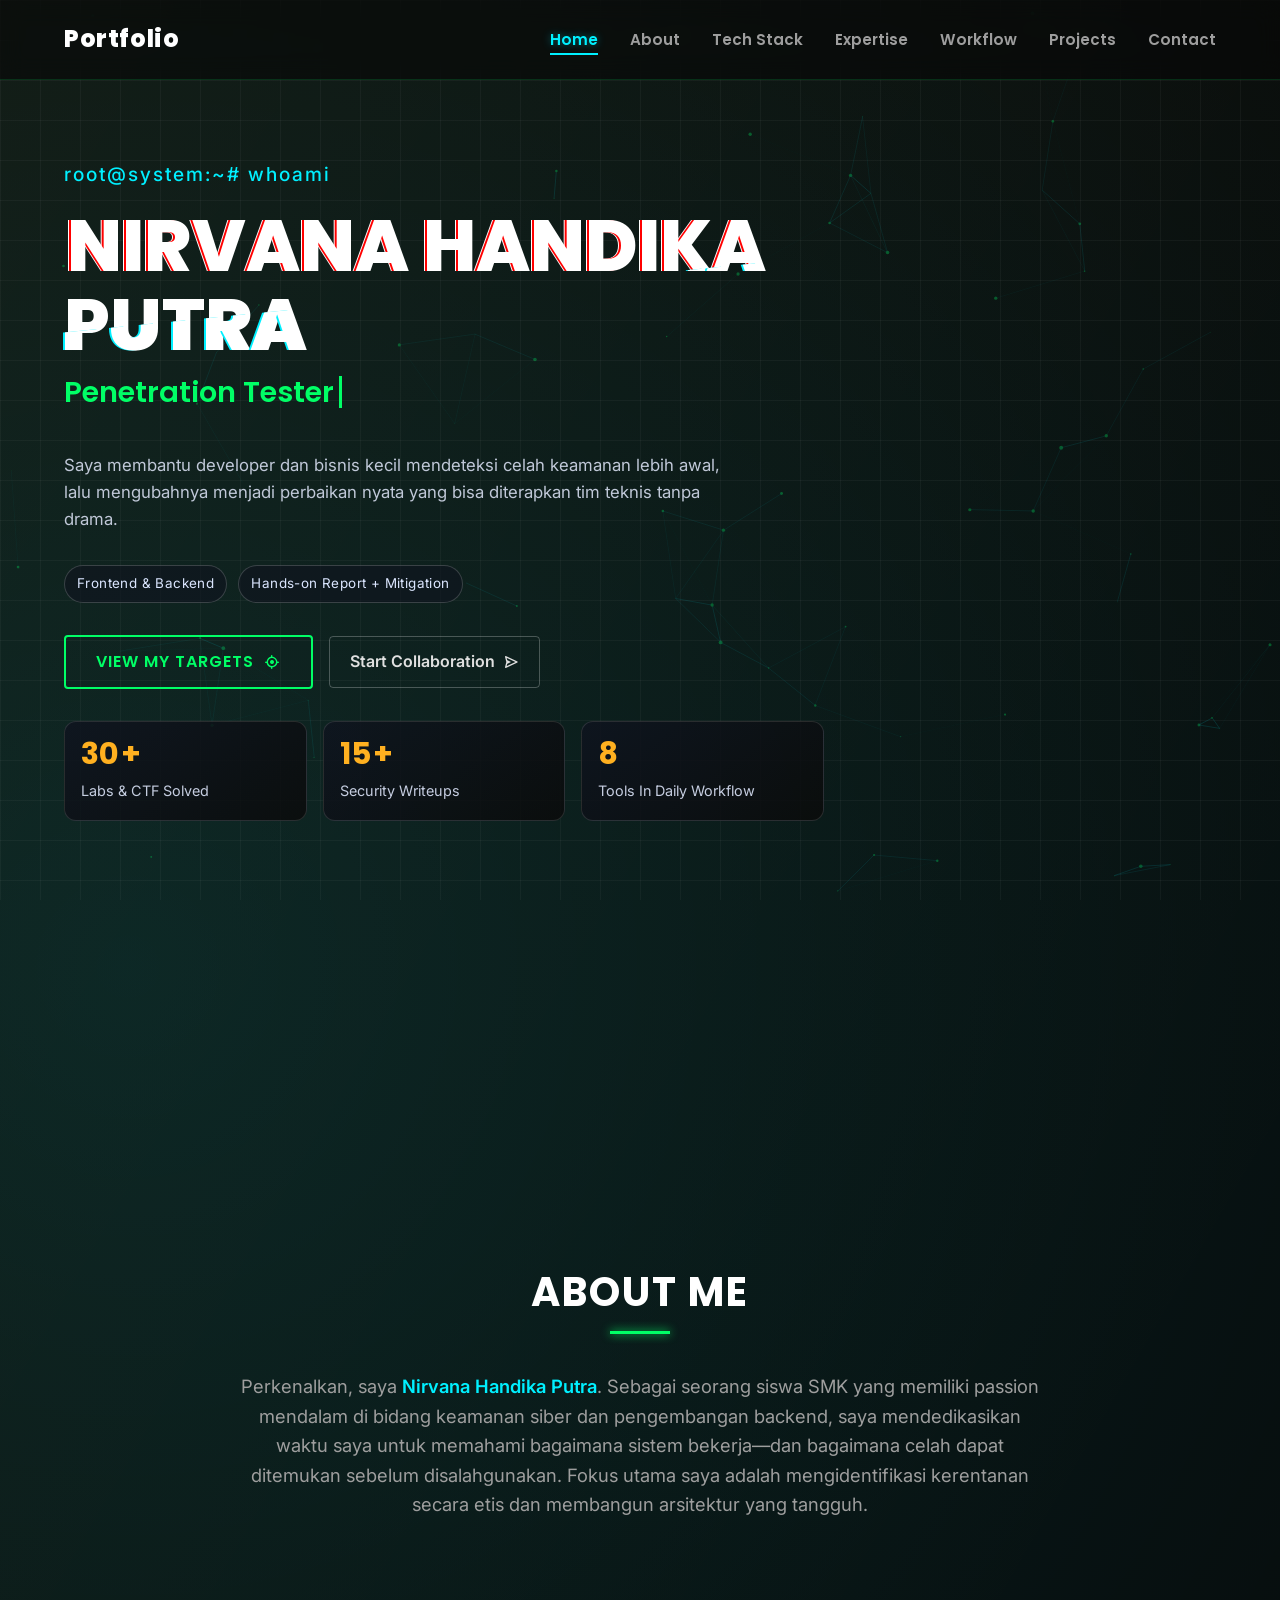
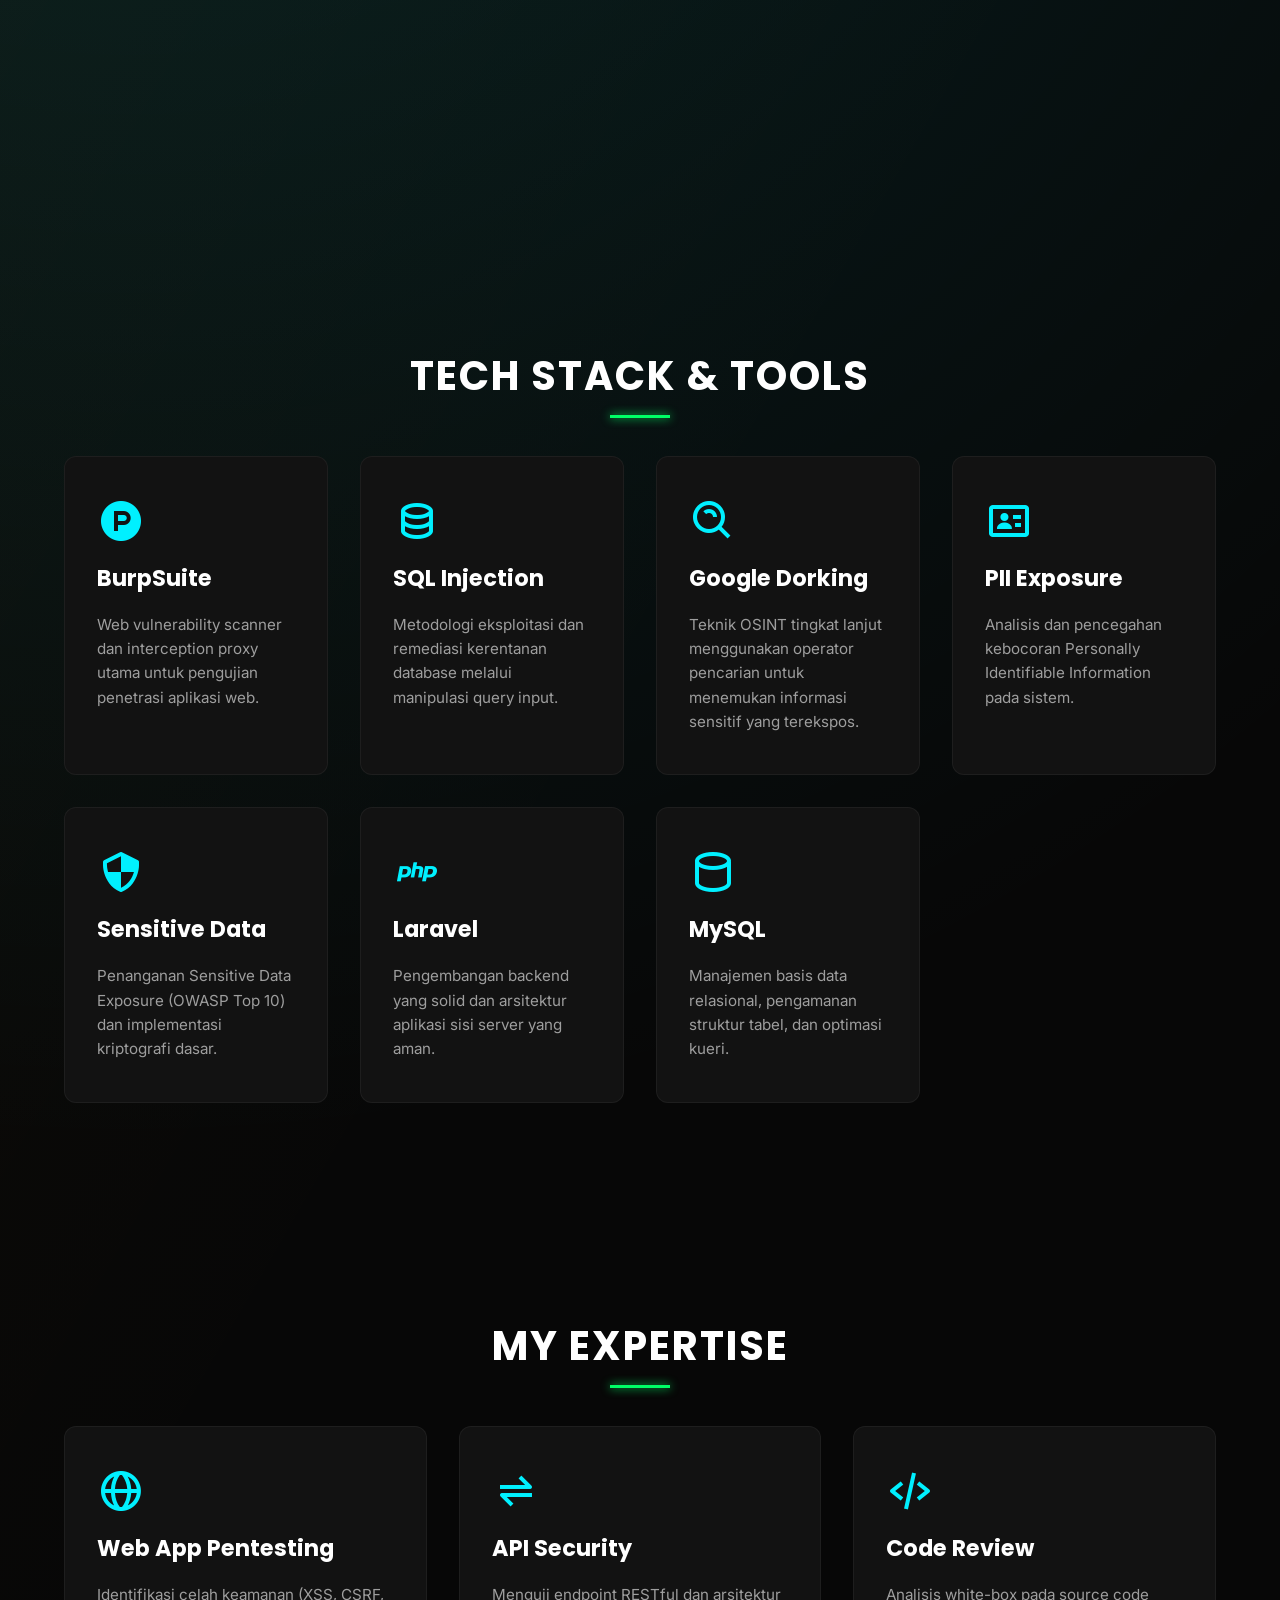
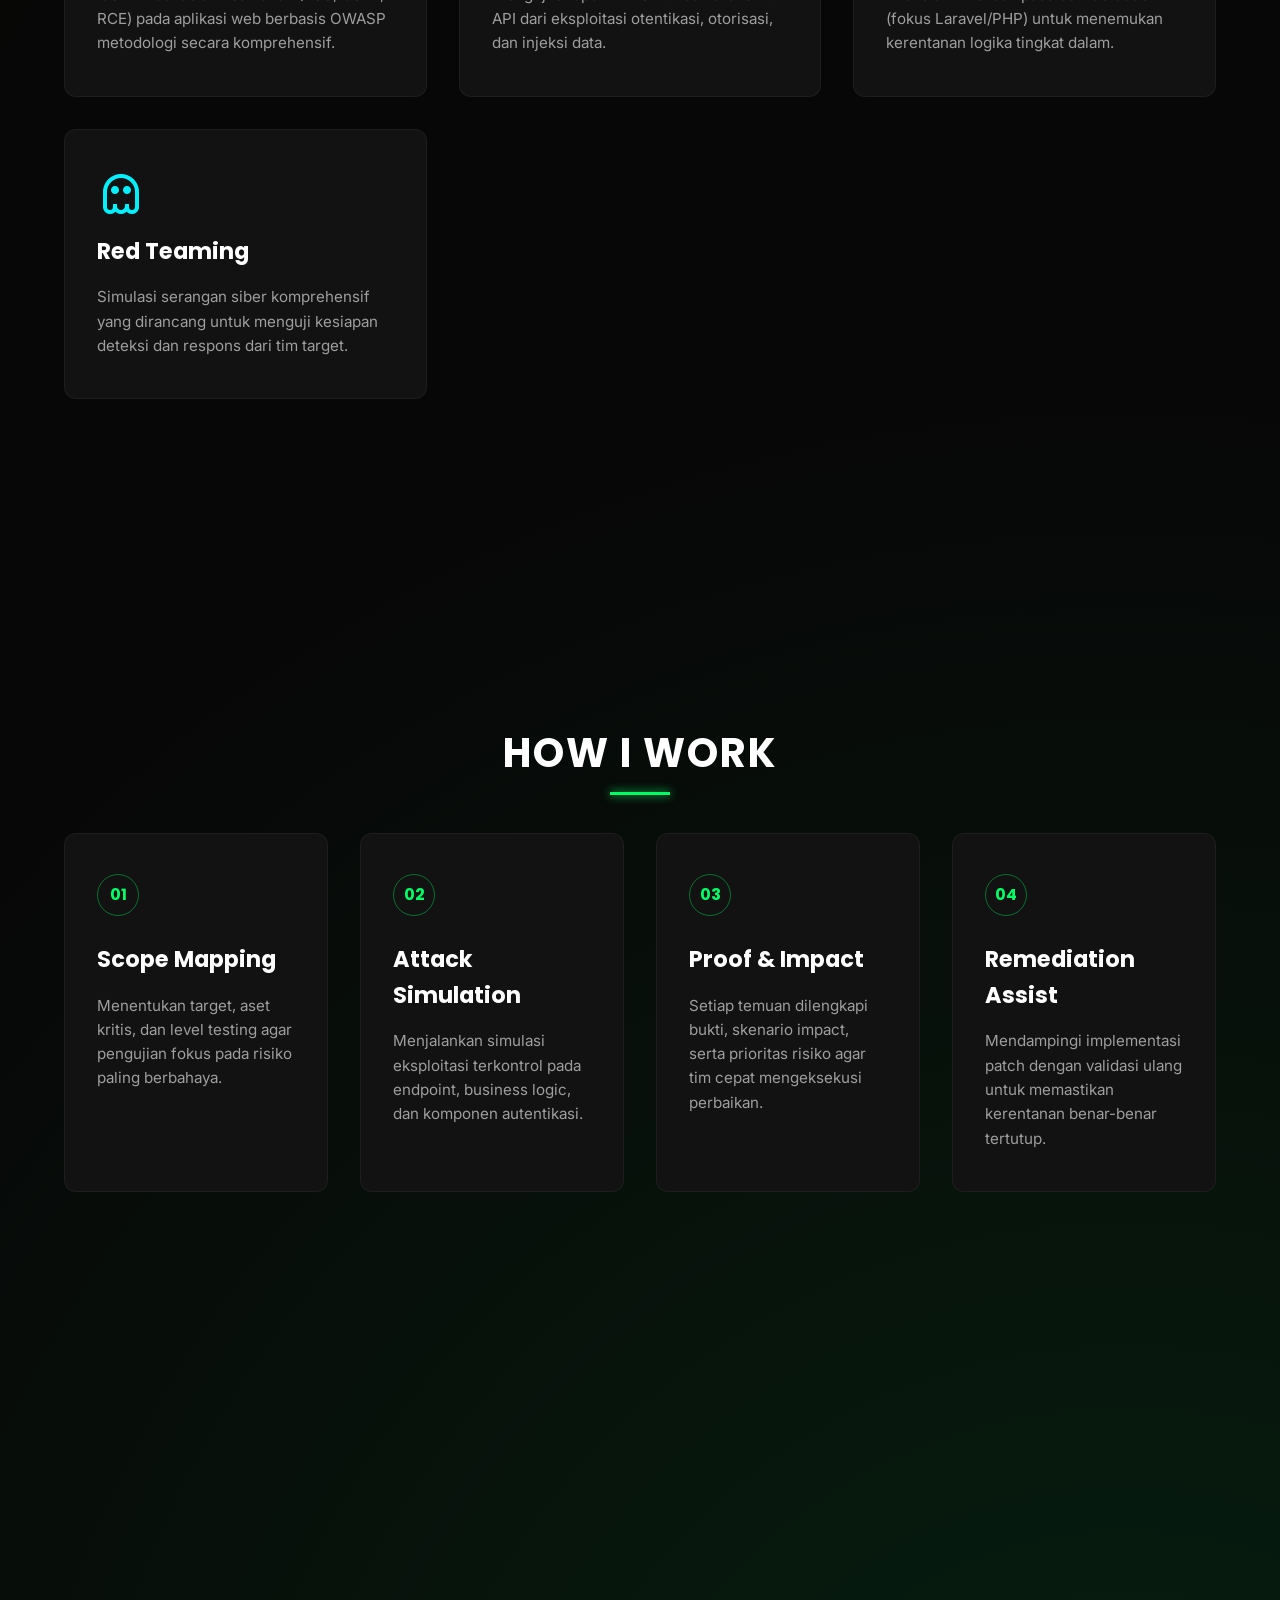
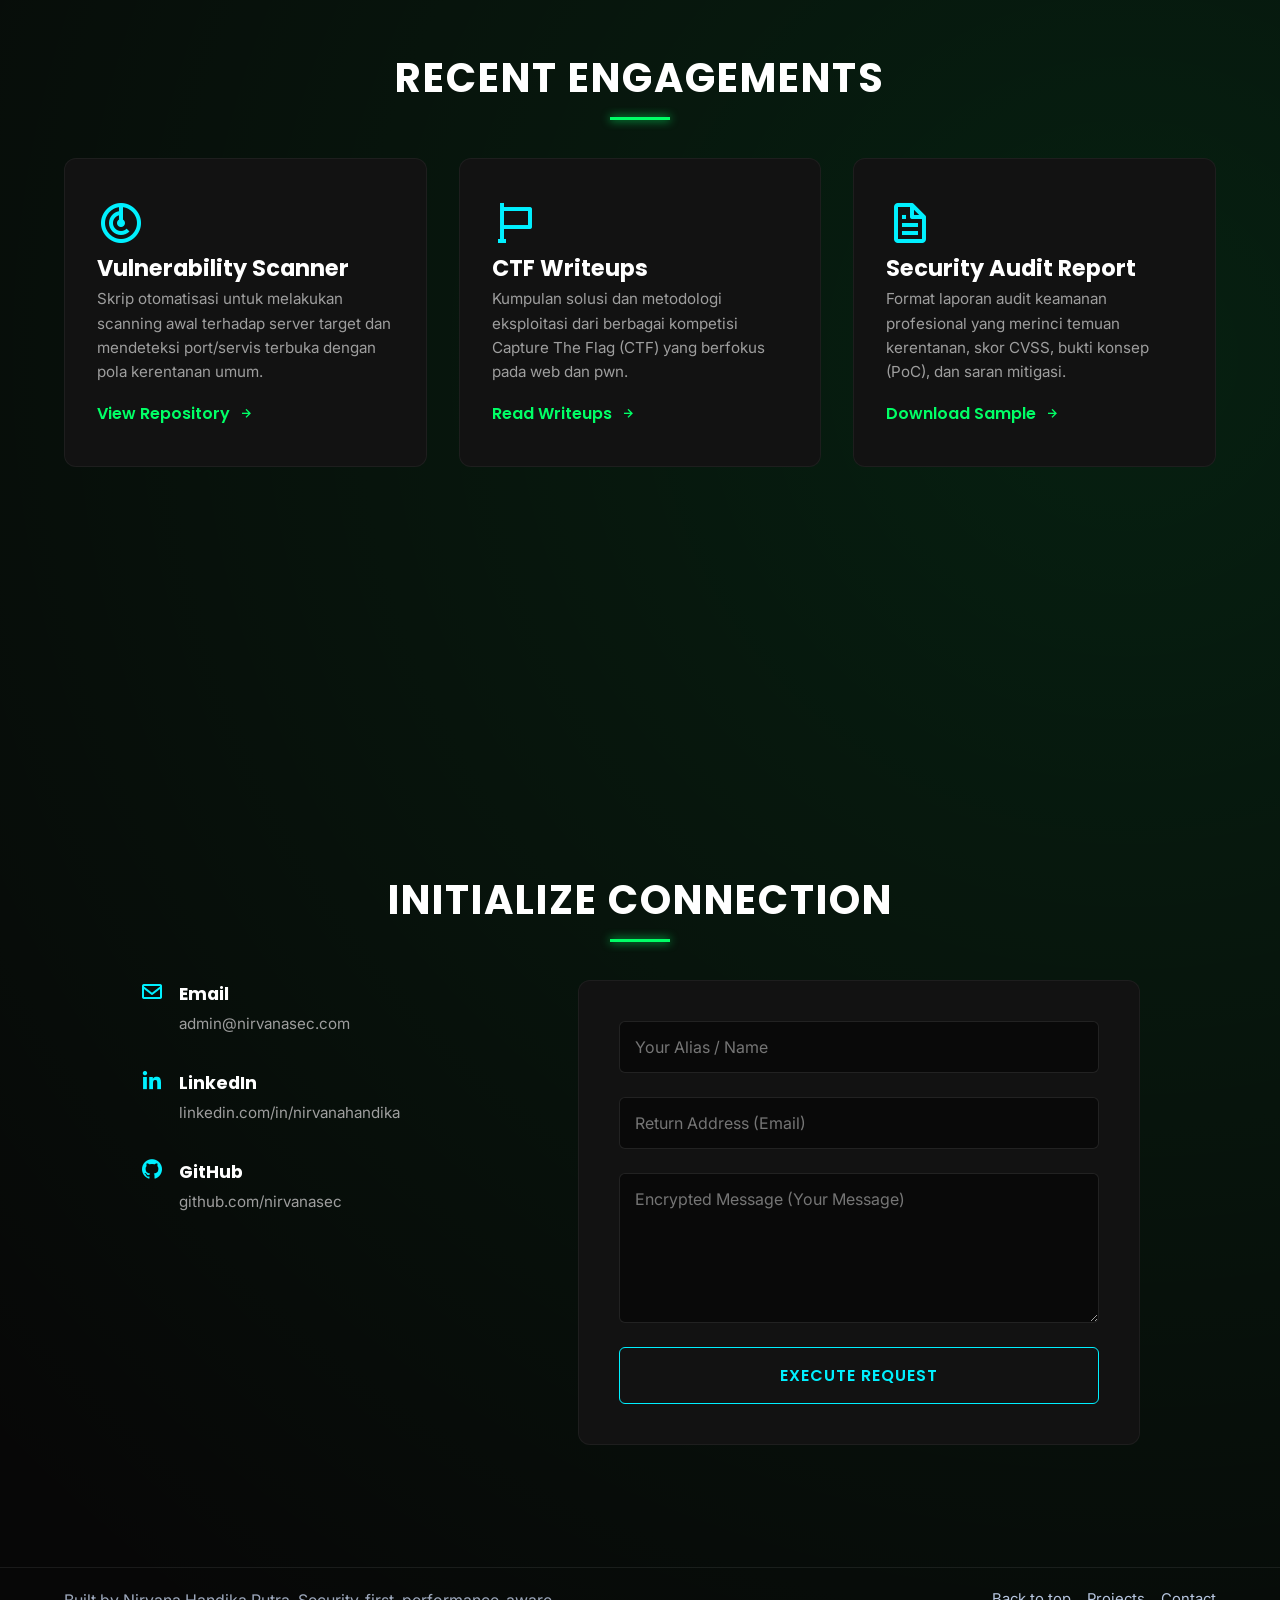
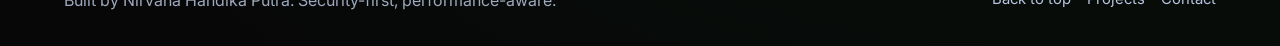
==== home/index.html @ 733e4d0c "#1" ====
<!DOCTYPE html>
<html lang="id">
<head>
    <meta charset="UTF-8">
    <meta name="viewport" content="width=device-width, initial-scale=1.0">
    <title>Nirvana Handika Putra - Penetration Tester</title>
    
    <link rel="preconnect" href="https://fonts.googleapis.com">
    <link rel="preconnect" href="https://fonts.gstatic.com" crossorigin>
    <link href="https://fonts.googleapis.com/css2?family=Inter:wght@400;500;600;700&family=Poppins:wght@500;600;700;800&display=swap" rel="stylesheet">
    
    <link href='https://unpkg.com/boxicons@2.1.4/css/boxicons.min.css' rel='stylesheet'>

    <style>
        /* === VARIABLES & BASE === */
        :root {
            --bg-dark: #070707;
            --bg-card: #121212;
            --bg-soft: #101520;
            --neon-green: #00ff66;
            --neon-cyan: #00f0ff;
            --neon-orange: #ffb020;
            --text-main: #e0e0e0;
            --text-muted: #9e9e9e;
            --font-heading: 'Poppins', sans-serif;
            --font-body: 'Inter', sans-serif;
            --nav-height: 80px;
            --grid-line: rgba(255, 255, 255, 0.04);
        }

        * {
            margin: 0;
            padding: 0;
            box-sizing: border-box;
            scroll-behavior: auto; /* Di-handle oleh JS untuk offset */
        }

        body {
            background-color: var(--bg-dark);
            color: var(--text-main);
            font-family: var(--font-body);
            overflow-x: hidden;
            line-height: 1.6;
            background-image:
                radial-gradient(circle at 10% 15%, rgba(0, 240, 255, 0.12), transparent 32%),
                radial-gradient(circle at 88% 80%, rgba(0, 255, 102, 0.1), transparent 30%),
                linear-gradient(120deg, rgba(255, 176, 32, 0.05), transparent 40%);
        }

        body::before {
            content: '';
            position: fixed;
            inset: 0;
            pointer-events: none;
            background-image:
                linear-gradient(var(--grid-line) 1px, transparent 1px),
                linear-gradient(90deg, var(--grid-line) 1px, transparent 1px);
            background-size: 40px 40px;
            z-index: -2;
        }

        h1, h2, h3, h4, h5, h6 {
            font-family: var(--font-heading);
        }

        /* === DYNAMIC BACKGROUND === */
        canvas#particle-canvas {
            position: fixed;
            top: 0;
            left: 0;
            width: 100vw;
            height: 100vh;
            z-index: -1;
            pointer-events: none;
            opacity: 0.3;
        }

        /* === NAVBAR === */
        header {
            position: fixed;
            top: 0;
            width: 100%;
            height: var(--nav-height);
            background: rgba(7, 7, 7, 0.6);
            backdrop-filter: blur(12px);
            -webkit-backdrop-filter: blur(12px);
            border-bottom: 1px solid rgba(0, 255, 102, 0.15);
            z-index: 1000;
            display: flex;
            justify-content: space-between;
            align-items: center;
            padding: 0 5%;
            transition: all 0.3s ease;
        }

        .logo {
            font-family: var(--font-heading);
            font-weight: 800;
            font-size: 1.5rem;
            color: #fff;
            text-decoration: none;
            letter-spacing: 0.6px;
        }

        .logo span {
            color: var(--neon-green);
        }

        nav ul {
            list-style: none;
            display: flex;
            gap: 2rem;
        }

        nav a {
            color: var(--text-muted);
            text-decoration: none;
            font-family: var(--font-heading);
            font-weight: 600;
            font-size: 0.95rem;
            transition: color 0.3s ease, text-shadow 0.3s ease;
            position: relative;
        }

        nav a:hover, nav a.active {
            color: var(--neon-cyan);
            text-shadow: 0 0 8px rgba(0, 240, 255, 0.4);
        }

        nav a::after {
            content: '';
            position: absolute;
            bottom: -5px;
            left: 0;
            width: 0;
            height: 2px;
            background: var(--neon-cyan);
            transition: width 0.3s ease;
        }

        nav a:hover::after, nav a.active::after {
            width: 100%;
        }

        .menu-toggle {
            display: none;
            cursor: pointer;
            flex-direction: column;
            gap: 5px;
        }

        .menu-toggle span {
            display: block;
            width: 25px;
            height: 3px;
            background: var(--neon-green);
            transition: 0.3s;
        }

        /* === LAYOUT & SECTIONS === */
        section {
            min-height: 100vh;
            padding: calc(var(--nav-height) + 4rem) 5% 4rem;
            display: flex;
            flex-direction: column;
            justify-content: center;
        }

        .section-title {
            font-size: 2.5rem;
            font-weight: 700;
            margin-bottom: 3rem;
            text-align: center;
            color: #fff;
            position: relative;
            align-self: center;
            text-transform: uppercase;
            letter-spacing: 2px;
        }

        .section-title::after {
            content: '';
            position: absolute;
            bottom: -10px;
            left: 50%;
            transform: translateX(-50%);
            width: 60px;
            height: 3px;
            background: var(--neon-green);
            box-shadow: 0 0 10px var(--neon-green);
        }

        /* === HERO SECTION === */
        #home {
            align-items: flex-start;
        }

        .hero-shell {
            max-width: 950px;
            width: 100%;
        }

        .hero-greeting {
            color: var(--neon-cyan);
            font-weight: 500;
            font-size: 1.2rem;
            margin-bottom: 1rem;
            letter-spacing: 2px;
        }

        .glitch-wrapper {
            position: relative;
        }

        .glitch {
            font-size: 4.5rem;
            font-weight: 800;
            color: #fff;
            text-transform: uppercase;
            position: relative;
            line-height: 1.1;
            margin-bottom: 0.5rem;
        }

        .glitch::before, .glitch::after {
            content: attr(data-text);
            position: absolute;
            top: 0;
            left: 0;
            width: 100%;
            height: 100%;
            background: transparent;
        }

        .glitch::before {
            left: 3px;
            text-shadow: -2px 0 red;
            clip-path: polygon(0 0, 100% 0, 100% 45%, 0 45%);
            animation: glitch-anim 2.5s infinite linear alternate-reverse;
        }

        .glitch::after {
            left: -3px;
            text-shadow: -2px 0 var(--neon-cyan);
            clip-path: polygon(0 80%, 100% 20%, 100% 100%, 0 100%);
            animation: glitch-anim2 3s infinite linear alternate-reverse;
        }

        @keyframes glitch-anim {
            0% { clip-path: inset(20% 0 80% 0); }
            20% { clip-path: inset(60% 0 10% 0); }
            40% { clip-path: inset(40% 0 50% 0); }
            60% { clip-path: inset(80% 0 5% 0); }
            80% { clip-path: inset(10% 0 70% 0); }
            100% { clip-path: inset(30% 0 20% 0); }
        }

        @keyframes glitch-anim2 {
            0% { clip-path: inset(15% 0 55% 0); }
            20% { clip-path: inset(30% 0 20% 0); }
            40% { clip-path: inset(80% 0 5% 0); }
            60% { clip-path: inset(10% 0 60% 0); }
            80% { clip-path: inset(50% 0 30% 0); }
            100% { clip-path: inset(5% 0 80% 0); }
        }

        .typing-container {
            font-size: 1.8rem;
            font-family: var(--font-heading);
            font-weight: 600;
            color: var(--neon-green);
            height: 2.5rem;
            margin-bottom: 2.5rem;
            display: flex;
            align-items: center;
        }

        .cursor {
            display: inline-block;
            width: 3px;
            height: 2rem;
            background-color: var(--neon-green);
            margin-left: 5px;
            animation: blink 0.8s infinite;
        }

        @keyframes blink { 0%, 100% { opacity: 1; } 50% { opacity: 0; } }

        .cta-btn {
            display: inline-flex;
            align-items: center;
            gap: 10px;
            padding: 12px 30px;
            background: transparent;
            color: var(--neon-green);
            font-family: var(--font-heading);
            font-weight: 600;
            text-decoration: none;
            border: 2px solid var(--neon-green);
            border-radius: 4px;
            text-transform: uppercase;
            letter-spacing: 1px;
            transition: all 0.3s ease;
            position: relative;
            overflow: hidden;
            z-index: 1;
        }

        .cta-btn::before {
            content: '';
            position: absolute;
            top: 0;
            left: -100%;
            width: 100%;
            height: 100%;
            background: rgba(0, 255, 102, 0.15);
            transition: left 0.3s ease;
            z-index: -1;
        }

        .cta-btn:hover::before { left: 0; }
        .cta-btn:hover {
            box-shadow: 0 0 20px rgba(0, 255, 102, 0.4);
            text-shadow: 0 0 5px rgba(0, 255, 102, 0.5);
            transform: translateY(-3px);
        }

        .hero-description {
            max-width: 680px;
            font-size: 1.05rem;
            color: #c0c8d8;
            margin-bottom: 2rem;
        }

        .hero-actions {
            display: flex;
            align-items: center;
            flex-wrap: wrap;
            gap: 1rem;
            margin-bottom: 2rem;
        }

        .ghost-btn {
            display: inline-flex;
            align-items: center;
            gap: 8px;
            padding: 12px 20px;
            color: var(--text-main);
            border: 1px solid rgba(255, 255, 255, 0.25);
            border-radius: 4px;
            text-decoration: none;
            font-weight: 600;
            transition: all 0.3s ease;
        }

        .ghost-btn:hover {
            border-color: var(--neon-cyan);
            color: var(--neon-cyan);
            transform: translateY(-2px);
        }

        .hero-tags {
            display: flex;
            flex-wrap: wrap;
            gap: 0.7rem;
            margin-bottom: 2rem;
        }

        .hero-tag {
            border: 1px solid rgba(255, 255, 255, 0.18);
            background: rgba(16, 21, 32, 0.65);
            color: #dbe6ff;
            font-size: 0.84rem;
            padding: 0.45rem 0.75rem;
            border-radius: 999px;
            letter-spacing: 0.4px;
        }

        .hero-stats {
            display: grid;
            grid-template-columns: repeat(3, minmax(140px, 1fr));
            gap: 1rem;
            max-width: 760px;
            width: 100%;
        }

        .stat-item {
            background: linear-gradient(145deg, rgba(15, 20, 31, 0.85), rgba(11, 11, 11, 0.85));
            border: 1px solid rgba(255, 255, 255, 0.12);
            border-radius: 12px;
            padding: 1.1rem 1rem;
        }

        .stat-value {
            display: inline-flex;
            align-items: baseline;
            gap: 2px;
            font-size: 1.9rem;
            font-family: var(--font-heading);
            font-weight: 700;
            color: var(--neon-orange);
            line-height: 1;
        }

        .stat-label {
            margin-top: 0.45rem;
            color: #c5cde0;
            font-size: 0.9rem;
        }

        /* === ABOUT === */
        .about-content {
            max-width: 800px;
            margin: 0 auto;
            text-align: center;
            font-size: 1.15rem;
            color: var(--text-muted);
        }

        .about-content span {
            color: var(--neon-cyan);
            font-weight: 600;
        }

        /* === GRID & CARDS (Tech, Expertise, Projects) === */
        .grid-container {
            display: grid;
            grid-template-columns: repeat(auto-fit, minmax(280px, 1fr));
            gap: 2rem;
            width: 100%;
            max-width: 1200px;
            margin: 0 auto;
        }

        .card {
            background: var(--bg-card);
            border: 1px solid rgba(255, 255, 255, 0.05);
            border-radius: 12px;
            padding: 2.5rem 2rem;
            transition: border-color 0.3s ease, box-shadow 0.3s ease;
            transform-style: preserve-3d;
            position: relative;
            display: flex;
            flex-direction: column;
            gap: 1rem;
        }

        .card:hover {
            border-color: rgba(0, 240, 255, 0.4);
            box-shadow: 0 10px 30px -10px rgba(0, 240, 255, 0.15);
            z-index: 10;
        }

        .card-icon {
            font-size: 3rem;
            color: var(--neon-cyan);
            transform: translateZ(40px);
            transition: color 0.3s ease;
        }

        .card:hover .card-icon { color: var(--neon-green); }

        .card h3 {
            font-size: 1.4rem;
            color: #fff;
            transform: translateZ(30px);
        }

        .card p {
            color: var(--text-muted);
            font-size: 0.95rem;
            transform: translateZ(20px);
        }

        .tech-grid { grid-template-columns: repeat(auto-fit, minmax(220px, 1fr)); }

        .workflow-grid {
            grid-template-columns: repeat(auto-fit, minmax(210px, 1fr));
        }

        .step-badge {
            width: 42px;
            height: 42px;
            border-radius: 50%;
            display: grid;
            place-items: center;
            border: 1px solid rgba(0, 255, 102, 0.4);
            color: var(--neon-green);
            font-family: var(--font-heading);
            font-weight: 700;
            margin-bottom: 0.6rem;
        }
        
        .project-link {
            margin-top: auto;
            display: inline-flex;
            align-items: center;
            gap: 8px;
            color: var(--neon-green);
            text-decoration: none;
            font-weight: 600;
            transform: translateZ(20px);
            transition: gap 0.3s ease;
            font-family: var(--font-heading);
        }

        .project-link:hover {
            gap: 15px;
            text-shadow: 0 0 8px rgba(0, 255, 102, 0.4);
        }

        /* === CONTACT === */
        .contact-container {
            display: grid;
            grid-template-columns: 1fr 1.5fr;
            gap: 4rem;
            max-width: 1000px;
            margin: 0 auto;
            width: 100%;
        }

        .contact-info {
            display: flex;
            flex-direction: column;
            gap: 2rem;
        }

        .info-item {
            display: flex;
            gap: 15px;
            align-items: flex-start;
        }

        .info-item i {
            font-size: 1.5rem;
            color: var(--neon-cyan);
        }

        .info-item h4 {
            color: #fff;
            margin-bottom: 0.2rem;
            font-size: 1.1rem;
        }

        .info-item p, .info-item a {
            color: var(--text-muted);
            text-decoration: none;
            transition: color 0.3s ease;
            font-size: 0.95rem;
        }

        .info-item a:hover { color: var(--neon-green); }

        form {
            display: flex;
            flex-direction: column;
            gap: 1.5rem;
            background: var(--bg-card);
            padding: 2.5rem;
            border-radius: 12px;
            border: 1px solid rgba(255, 255, 255, 0.05);
        }

        input, textarea {
            width: 100%;
            padding: 15px;
            background: rgba(0, 0, 0, 0.5);
            border: 1px solid rgba(255, 255, 255, 0.1);
            border-radius: 6px;
            color: #fff;
            font-family: var(--font-body);
            font-size: 1rem;
            transition: all 0.3s ease;
            outline: none;
        }

        input:focus, textarea:focus {
            border-color: var(--neon-cyan);
            box-shadow: 0 0 10px rgba(0, 240, 255, 0.15);
        }

        textarea { resize: vertical; min-height: 150px; }

        button[type="submit"] {
            cursor: pointer;
            background: transparent;
            color: var(--neon-cyan);
            border: 1px solid var(--neon-cyan);
            padding: 15px;
            font-family: var(--font-heading);
            font-weight: 600;
            font-size: 1rem;
            border-radius: 6px;
            transition: all 0.3s ease;
            text-transform: uppercase;
            letter-spacing: 1px;
        }

        button[type="submit"]:hover {
            background: rgba(0, 240, 255, 0.1);
            box-shadow: 0 0 15px rgba(0, 240, 255, 0.3);
            transform: translateY(-2px);
        }

        footer {
            border-top: 1px solid rgba(255, 255, 255, 0.08);
            padding: 1.3rem 5% 2rem;
            color: #9da8bc;
            display: flex;
            justify-content: space-between;
            flex-wrap: wrap;
            gap: 0.8rem;
        }

        .footer-links {
            display: flex;
            gap: 1rem;
        }

        .footer-links a {
            color: #b6c5df;
            text-decoration: none;
            font-size: 0.93rem;
        }

        .footer-links a:hover {
            color: var(--neon-cyan);
        }

        /* === SCROLL REVEAL ANIMATION === */
        .reveal {
            opacity: 0;
            transform: translateY(60px) scale(0.95);
            filter: blur(8px);
            transition: all 0.8s cubic-bezier(0.5, 0, 0, 1);
        }

        .reveal.active {
            opacity: 1;
            transform: translateY(0) scale(1);
            filter: blur(0);
        }

        /* === RESPONSIVE === */
        @media (max-width: 900px) {
            .contact-container { grid-template-columns: 1fr; }
            .glitch { font-size: 3.5rem; }
            .hero-stats { grid-template-columns: repeat(2, minmax(120px, 1fr)); }
        }

        @media (max-width: 768px) {
            .menu-toggle { display: flex; }
            nav ul {
                position: absolute;
                top: var(--nav-height);
                left: -100%;
                flex-direction: column;
                background: rgba(7, 7, 7, 0.95);
                width: 100%;
                text-align: center;
                padding: 2rem 0;
                transition: 0.3s;
                border-bottom: 1px solid rgba(0, 255, 102, 0.15);
            }
            nav ul.active { left: 0; }
            .glitch { font-size: 2.8rem; }
            .typing-container { font-size: 1.4rem; }
            section { padding: calc(var(--nav-height) + 2rem) 5% 3rem; }
            .hero-actions { flex-direction: column; align-items: flex-start; }
            .hero-stats { grid-template-columns: 1fr; }
            footer { flex-direction: column; }
        }
    </style>
</head>
<body>

    <canvas id="particle-canvas"></canvas>

    <header>
        <a href="#home" class="logo" data-target="home">Portfolio</a>
        <nav>
            <ul id="nav-menu">
                <li><a href="#home" data-target="home" class="active">Home</a></li>
                <li><a href="#about" data-target="about">About</a></li>
                <li><a href="#tech" data-target="tech">Tech Stack</a></li>
                <li><a href="#expertise" data-target="expertise">Expertise</a></li>
                <li><a href="#workflow" data-target="workflow">Workflow</a></li>
                <li><a href="#projects" data-target="projects">Projects</a></li>
                <li><a href="#contact" data-target="contact">Contact</a></li>
            </ul>
        </nav>
        <div class="menu-toggle" id="mobile-menu">
            <span class="bar"></span><span class="bar"></span><span class="bar"></span>
        </div>
    </header>

    <section id="home">
        <div class="reveal hero-shell">
            <div class="hero-greeting">root@system:~# whoami</div>
            <div class="glitch-wrapper">
                <h1 class="glitch" data-text="Nirvana Handika Putra">Nirvana Handika Putra</h1>
            </div>
            <div class="typing-container">
                <span class="typing"></span><span class="cursor"></span>
            </div>
            <p class="hero-description">Saya membantu developer dan bisnis kecil mendeteksi celah keamanan lebih awal, lalu mengubahnya menjadi perbaikan nyata yang bisa diterapkan tim teknis tanpa drama.</p>
            <div class="hero-tags">
                <span class="hero-tag">Frontend & Backend</span>
                <span class="hero-tag">Hands-on Report + Mitigation</span>
            </div>
            <div class="hero-actions">
                <a href="#projects" class="cta-btn" data-target="projects">
                    View My Targets <i class='bx bx-target-lock'></i>
                </a>
                <a href="#contact" class="ghost-btn" data-target="contact">
                    Start Collaboration <i class='bx bx-send'></i>
                </a>
            </div>
            <div class="hero-stats reveal">
                <div class="stat-item">
                    <div class="stat-value"><span class="count" data-target="30">0</span>+</div>
                    <p class="stat-label">Labs & CTF Solved</p>
                </div>
                <div class="stat-item">
                    <div class="stat-value"><span class="count" data-target="15">0</span>+</div>
                    <p class="stat-label">Security Writeups</p>
                </div>
                <div class="stat-item">
                    <div class="stat-value"><span class="count" data-target="8">0</span></div>
                    <p class="stat-label">Tools In Daily Workflow</p>
                </div>
            </div>
        </div>
    </section>

    <section id="about">
        <h2 class="section-title reveal">About Me</h2>
        <div class="about-content reveal">
            <p>Perkenalkan, saya <span>Nirvana Handika Putra</span>. Sebagai seorang siswa SMK yang memiliki passion mendalam di bidang keamanan siber dan pengembangan backend, saya mendedikasikan waktu saya untuk memahami bagaimana sistem bekerja—dan bagaimana celah dapat ditemukan sebelum disalahgunakan. Fokus utama saya adalah mengidentifikasi kerentanan secara etis dan membangun arsitektur yang tangguh.</p>
        </div>
    </section>

    <section id="tech">
        <h2 class="section-title reveal">Tech Stack & Tools</h2>
        <div class="grid-container tech-grid">
            <div class="card reveal tilt-card">
                <i class='bx bxl-product-hunt card-icon'></i>
                <h3>BurpSuite</h3>
                <p>Web vulnerability scanner dan interception proxy utama untuk pengujian penetrasi aplikasi web.</p>
            </div>
            <div class="card reveal tilt-card">
                <i class='bx bx-data card-icon'></i>
                <h3>SQL Injection</h3>
                <p>Metodologi eksploitasi dan remediasi kerentanan database melalui manipulasi query input.</p>
            </div>
            <div class="card reveal tilt-card">
                <i class='bx bx-search-alt card-icon'></i>
                <h3>Google Dorking</h3>
                <p>Teknik OSINT tingkat lanjut menggunakan operator pencarian untuk menemukan informasi sensitif yang terekspos.</p>
            </div>
            <div class="card reveal tilt-card">
                <i class='bx bx-id-card card-icon'></i>
                <h3>PII Exposure</h3>
                <p>Analisis dan pencegahan kebocoran Personally Identifiable Information pada sistem.</p>
            </div>
            <div class="card reveal tilt-card">
                <i class='bx bx-shield-quarter card-icon'></i>
                <h3>Sensitive Data</h3>
                <p>Penanganan Sensitive Data Exposure (OWASP Top 10) dan implementasi kriptografi dasar.</p>
            </div>
            <div class="card reveal tilt-card">
                <i class='bx bxl-php card-icon'></i>
                <h3>Laravel</h3>
                <p>Pengembangan backend yang solid dan arsitektur aplikasi sisi server yang aman.</p>
            </div>
            <div class="card reveal tilt-card">
                <i class='bx bx-cylinder card-icon'></i>
                <h3>MySQL</h3>
                <p>Manajemen basis data relasional, pengamanan struktur tabel, dan optimasi kueri.</p>
            </div>
        </div>
    </section>

    <section id="expertise">
        <h2 class="section-title reveal">My Expertise</h2>
        <div class="grid-container">
            <div class="card reveal tilt-card">
                <i class='bx bx-globe card-icon'></i>
                <h3>Web App Pentesting</h3>
                <p>Identifikasi celah keamanan (XSS, CSRF, RCE) pada aplikasi web berbasis OWASP metodologi secara komprehensif.</p>
            </div>
            <div class="card reveal tilt-card">
                <i class='bx bx-transfer-alt card-icon'></i>
                <h3>API Security</h3>
                <p>Menguji endpoint RESTful dan arsitektur API dari eksploitasi otentikasi, otorisasi, dan injeksi data.</p>
            </div>
            <div class="card reveal tilt-card">
                <i class='bx bx-code-alt card-icon'></i>
                <h3>Code Review</h3>
                <p>Analisis white-box pada source code (fokus Laravel/PHP) untuk menemukan kerentanan logika tingkat dalam.</p>
            </div>
            <div class="card reveal tilt-card">
                <i class='bx bx-ghost card-icon'></i>
                <h3>Red Teaming</h3>
                <p>Simulasi serangan siber komprehensif yang dirancang untuk menguji kesiapan deteksi dan respons dari tim target.</p>
            </div>
        </div>
    </section>

    <section id="workflow">
        <h2 class="section-title reveal">How I Work</h2>
        <div class="grid-container workflow-grid">
            <div class="card reveal tilt-card">
                <span class="step-badge">01</span>
                <h3>Scope Mapping</h3>
                <p>Menentukan target, aset kritis, dan level testing agar pengujian fokus pada risiko paling berbahaya.</p>
            </div>
            <div class="card reveal tilt-card">
                <span class="step-badge">02</span>
                <h3>Attack Simulation</h3>
                <p>Menjalankan simulasi eksploitasi terkontrol pada endpoint, business logic, dan komponen autentikasi.</p>
            </div>
            <div class="card reveal tilt-card">
                <span class="step-badge">03</span>
                <h3>Proof & Impact</h3>
                <p>Setiap temuan dilengkapi bukti, skenario impact, serta prioritas risiko agar tim cepat mengeksekusi perbaikan.</p>
            </div>
            <div class="card reveal tilt-card">
                <span class="step-badge">04</span>
                <h3>Remediation Assist</h3>
                <p>Mendampingi implementasi patch dengan validasi ulang untuk memastikan kerentanan benar-benar tertutup.</p>
            </div>
        </div>
    </section>

    <section id="projects">
        <h2 class="section-title reveal">Recent Engagements</h2>
        <div class="grid-container">
            <div class="card reveal tilt-card project-card">
                <div>
                    <i class='bx bx-radar card-icon'></i>
                    <h3>Vulnerability Scanner</h3>
                    <p>Skrip otomatisasi untuk melakukan scanning awal terhadap server target dan mendeteksi port/servis terbuka dengan pola kerentanan umum.</p>
                </div>
                <a href="#" class="project-link">View Repository <i class='bx bx-right-arrow-alt'></i></a>
            </div>
            <div class="card reveal tilt-card project-card">
                <div>
                    <i class='bx bx-flag card-icon'></i>
                    <h3>CTF Writeups</h3>
                    <p>Kumpulan solusi dan metodologi eksploitasi dari berbagai kompetisi Capture The Flag (CTF) yang berfokus pada web dan pwn.</p>
                </div>
                <a href="#" class="project-link">Read Writeups <i class='bx bx-right-arrow-alt'></i></a>
            </div>
            <div class="card reveal tilt-card project-card">
                <div>
                    <i class='bx bx-file card-icon'></i>
                    <h3>Security Audit Report</h3>
                    <p>Format laporan audit keamanan profesional yang merinci temuan kerentanan, skor CVSS, bukti konsep (PoC), dan saran mitigasi.</p>
                </div>
                <a href="#" class="project-link">Download Sample <i class='bx bx-right-arrow-alt'></i></a>
            </div>
        </div>
    </section>

    <section id="contact">
        <h2 class="section-title reveal">Initialize Connection</h2>
        <div class="contact-container reveal">
            <div class="contact-info">
                <div class="info-item">
                    <i class='bx bx-envelope'></i>
                    <div>
                        <h4>Email</h4>
                        <a href="mailto:admin@nirvanasec.com">admin@nirvanasec.com</a>
                    </div>
                </div>
                <div class="info-item">
                    <i class='bx bxl-linkedin'></i>
                    <div>
                        <h4>LinkedIn</h4>
                        <a href="#">linkedin.com/in/nirvanahandika</a>
                    </div>
                </div>
                <div class="info-item">
                    <i class='bx bxl-github'></i>
                    <div>
                        <h4>GitHub</h4>
                        <a href="#">github.com/nirvanasec</a>
                    </div>
                </div>
            </div>
            <form id="contact-form" onsubmit="event.preventDefault(); alert('Payload Delivered! (Frontend Demo)');">
                <input type="text" placeholder="Your Alias / Name" required>
                <input type="email" placeholder="Return Address (Email)" required>
                <textarea placeholder="Encrypted Message (Your Message)" required></textarea>
                <button type="submit">Execute Request</button>
            </form>
        </div>
    </section>

    <footer>
        <p>Built by Nirvana Handika Putra. Security-first, performance-aware.</p>
        <div class="footer-links">
            <a href="#home" data-target="home">Back to top</a>
            <a href="#projects" data-target="projects">Projects</a>
            <a href="#contact" data-target="contact">Contact</a>
        </div>
    </footer>

    <script>
        // 1. DYNAMIC BACKGROUND (Particle Network)
        const canvas = document.getElementById('particle-canvas');
        const ctx = canvas.getContext('2d');
        let particles = [];

        function resizeCanvas() {
            canvas.width = window.innerWidth;
            canvas.height = window.innerHeight;
        }
        window.addEventListener('resize', resizeCanvas);
        resizeCanvas();

        class Particle {
            constructor() {
                this.x = Math.random() * canvas.width;
                this.y = Math.random() * canvas.height;
                this.vx = (Math.random() - 0.5) * 0.5;
                this.vy = (Math.random() - 0.5) * 0.5;
                this.radius = Math.random() * 2;
            }
            update() {
                this.x += this.vx;
                this.y += this.vy;
                if (this.x < 0 || this.x > canvas.width) this.vx *= -1;
                if (this.y < 0 || this.y > canvas.height) this.vy *= -1;
            }
            draw() {
                ctx.beginPath();
                ctx.arc(this.x, this.y, this.radius, 0, Math.PI * 2);
                ctx.fillStyle = '#00ff66';
                ctx.fill();
            }
        }

        for (let i = 0; i < 70; i++) particles.push(new Particle());

        function animateCanvas() {
            ctx.clearRect(0, 0, canvas.width, canvas.height);
            particles.forEach((p, index) => {
                p.update();
                p.draw();
                // Connect particles
                for (let j = index + 1; j < particles.length; j++) {
                    const dx = p.x - particles[j].x;
                    const dy = p.y - particles[j].y;
                    const distance = Math.sqrt(dx * dx + dy * dy);
                    if (distance < 120) {
                        ctx.beginPath();
                        ctx.strokeStyle = `rgba(0, 240, 255, ${1 - distance/120})`;
                        ctx.lineWidth = 0.5;
                        ctx.moveTo(p.x, p.y);
                        ctx.lineTo(particles[j].x, particles[j].y);
                        ctx.stroke();
                    }
                }
            });
            requestAnimationFrame(animateCanvas);
        }
        animateCanvas();

        // 2. TYPING EFFECT
        const texts = ["Penetration Tester", "Security Researcher", "Ethical Hacker"];
        let count = 0;
        let index = 0;
        let isDeleting = false;
        const typingElement = document.querySelector('.typing');

        function type() {
            const currentText = texts[count % texts.length];
            typingElement.textContent = isDeleting 
                ? currentText.substring(0, index--) 
                : currentText.substring(0, index++);

            let typeSpeed = isDeleting ? 50 : 100;

            if (!isDeleting && index === currentText.length + 1) {
                typeSpeed = 2000;
                isDeleting = true;
            } else if (isDeleting && index === 0) {
                isDeleting = false;
                count++;
                typeSpeed = 500;
            }
            setTimeout(type, typeSpeed);
        }
        setTimeout(type, 1000);

        // 3. COUNT-UP STATS WHEN HOME SECTION APPEARS
        const counters = document.querySelectorAll('.count');
        let hasCounted = false;

        function animateCounters() {
            if (hasCounted) return;
            hasCounted = true;

            counters.forEach(counter => {
                const target = Number(counter.getAttribute('data-target'));
                let value = 0;
                const increment = Math.max(1, Math.ceil(target / 40));

                const updateCounter = () => {
                    value += increment;
                    if (value >= target) {
                        counter.textContent = String(target);
                        return;
                    }
                    counter.textContent = String(value);
                    requestAnimationFrame(updateCounter);
                };

                requestAnimationFrame(updateCounter);
            });
        }

        // 4. 3D CARD TILT EFFECT
        const cards = document.querySelectorAll('.tilt-card');
        cards.forEach(card => {
            card.addEventListener('mousemove', e => {
                const rect = card.getBoundingClientRect();
                const x = e.clientX - rect.left;
                const y = e.clientY - rect.top;
                const centerX = rect.width / 2;
                const centerY = rect.height / 2;
                
                // Rotasi lebih halus
                const rotateX = ((y - centerY) / centerY) * -8;
                const rotateY = ((x - centerX) / centerX) * 8;
                
                card.style.transform = `perspective(1000px) rotateX(${rotateX}deg) rotateY(${rotateY}deg) scale3d(1.02, 1.02, 1.02)`;
            });

            card.addEventListener('mouseleave', () => {
                card.style.transform = `perspective(1000px) rotateX(0deg) rotateY(0deg) scale3d(1, 1, 1)`;
            });
        });

        // 5. SMOOTH SCROLL WITH OFFSET & ACTIVE LINKS
        const navLinks = document.querySelectorAll('a[data-target]');
        const navHeight = document.querySelector('header').offsetHeight;

        navLinks.forEach(link => {
            link.addEventListener('click', e => {
                e.preventDefault();
                const targetId = link.getAttribute('data-target');
                const targetSection = document.getElementById(targetId);
                
                window.scrollTo({
                    top: targetSection.offsetTop - navHeight + 5,
                    behavior: 'smooth'
                });

                // Close mobile menu
                document.getElementById('nav-menu').classList.remove('active');
            });
        });

        // 6. INTERSECTION OBSERVER (Scroll Reveal & Nav Highlight)
        const sections = document.querySelectorAll('section');
        const reveals = document.querySelectorAll('.reveal');

        const observerOptions = {
            root: null,
            rootMargin: `-${navHeight}px 0px 0px 0px`,
            threshold: 0.2
        };

        const observer = new IntersectionObserver((entries) => {
            entries.forEach(entry => {
                // Handle Scroll Reveal
                if (entry.isIntersecting && entry.target.classList.contains('reveal')) {
                    entry.target.classList.add('active');
                }

                if (entry.isIntersecting && entry.target.id === 'home') {
                    animateCounters();
                }
                
                // Handle Active Nav
                if (entry.isIntersecting && entry.target.tagName.toLowerCase() === 'section') {
                    const id = entry.target.getAttribute('id');
                    document.querySelectorAll('nav a').forEach(a => {
                        a.classList.remove('active');
                        if (a.getAttribute('data-target') === id) {
                            a.classList.add('active');
                        }
                    });
                }
            });
        }, observerOptions);

        sections.forEach(sec => observer.observe(sec));
        reveals.forEach(rev => observer.observe(rev));

        // 7. MOBILE MENU TOGGLE
        const menuToggle = document.getElementById('mobile-menu');
        const navMenu = document.getElementById('nav-menu');
        menuToggle.addEventListener('click', () => {
            navMenu.classList.toggle('active');
        });
    </script>
</body>
</html>
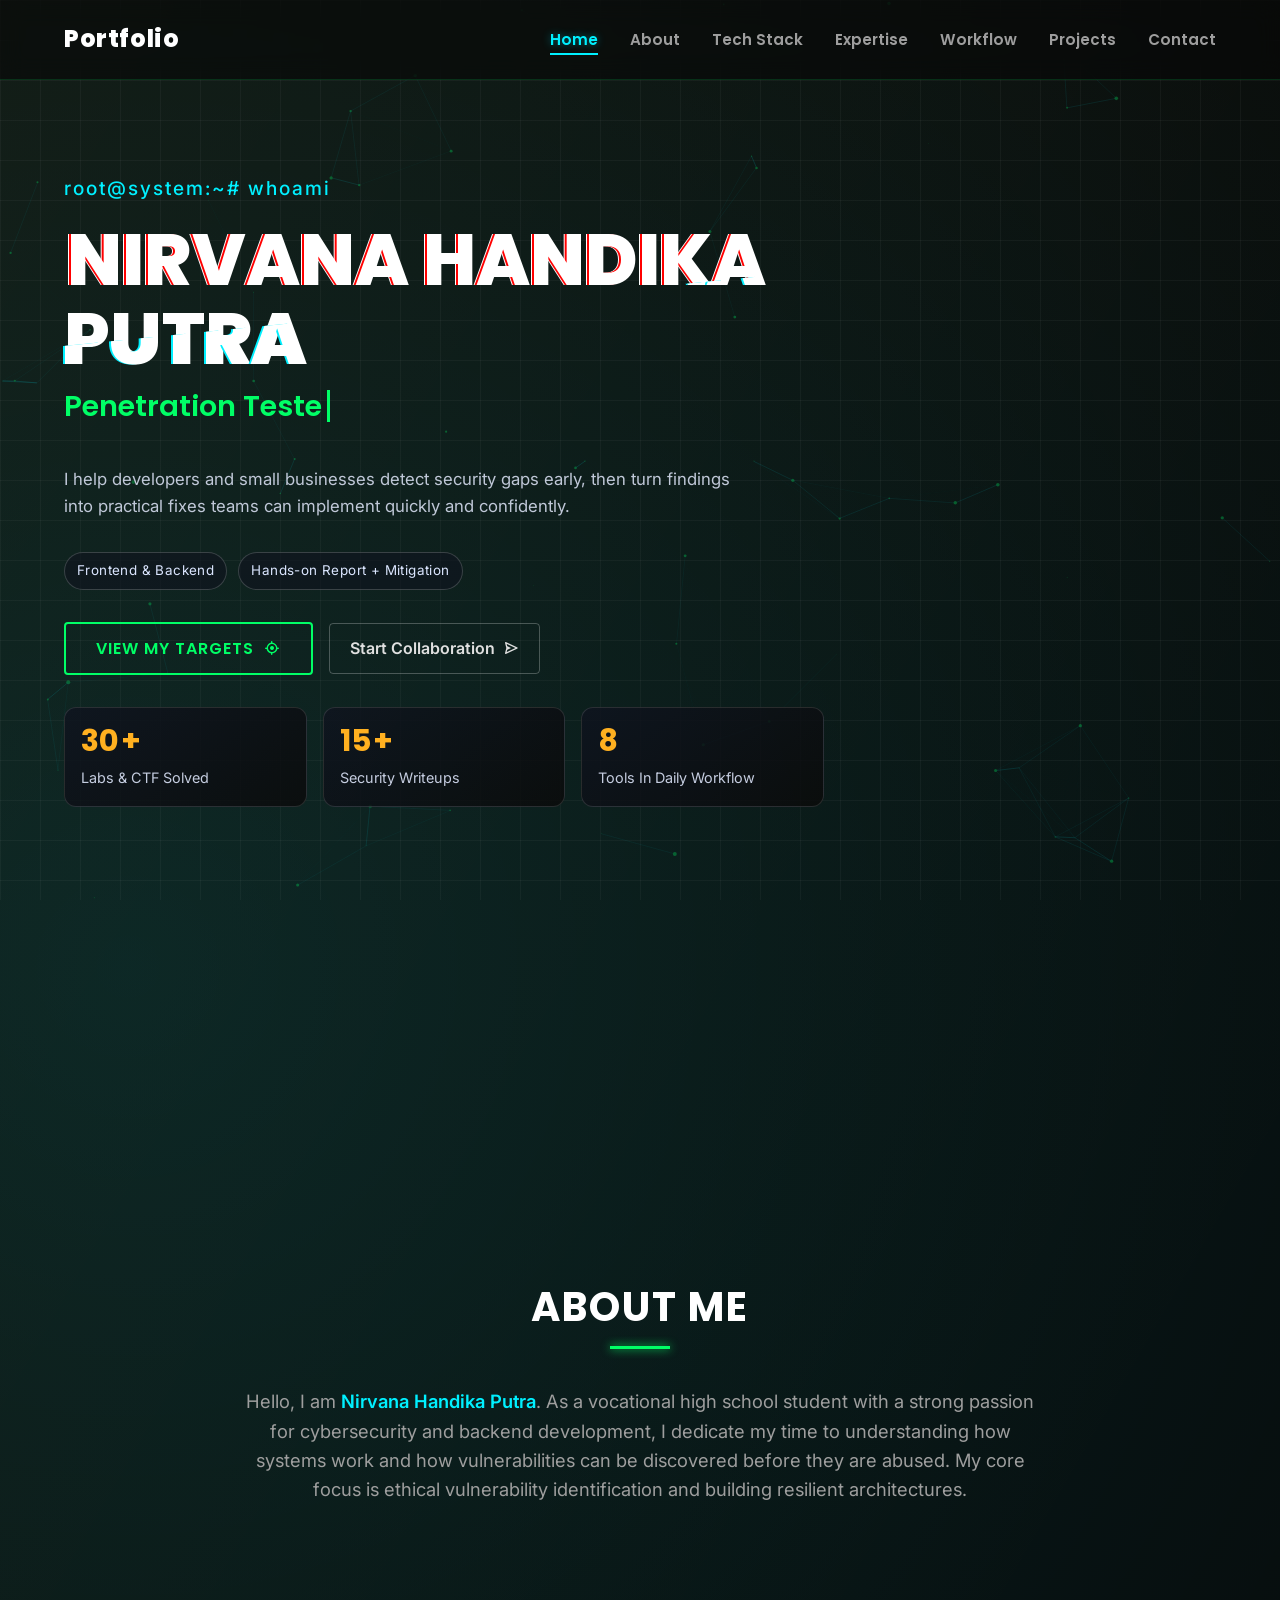
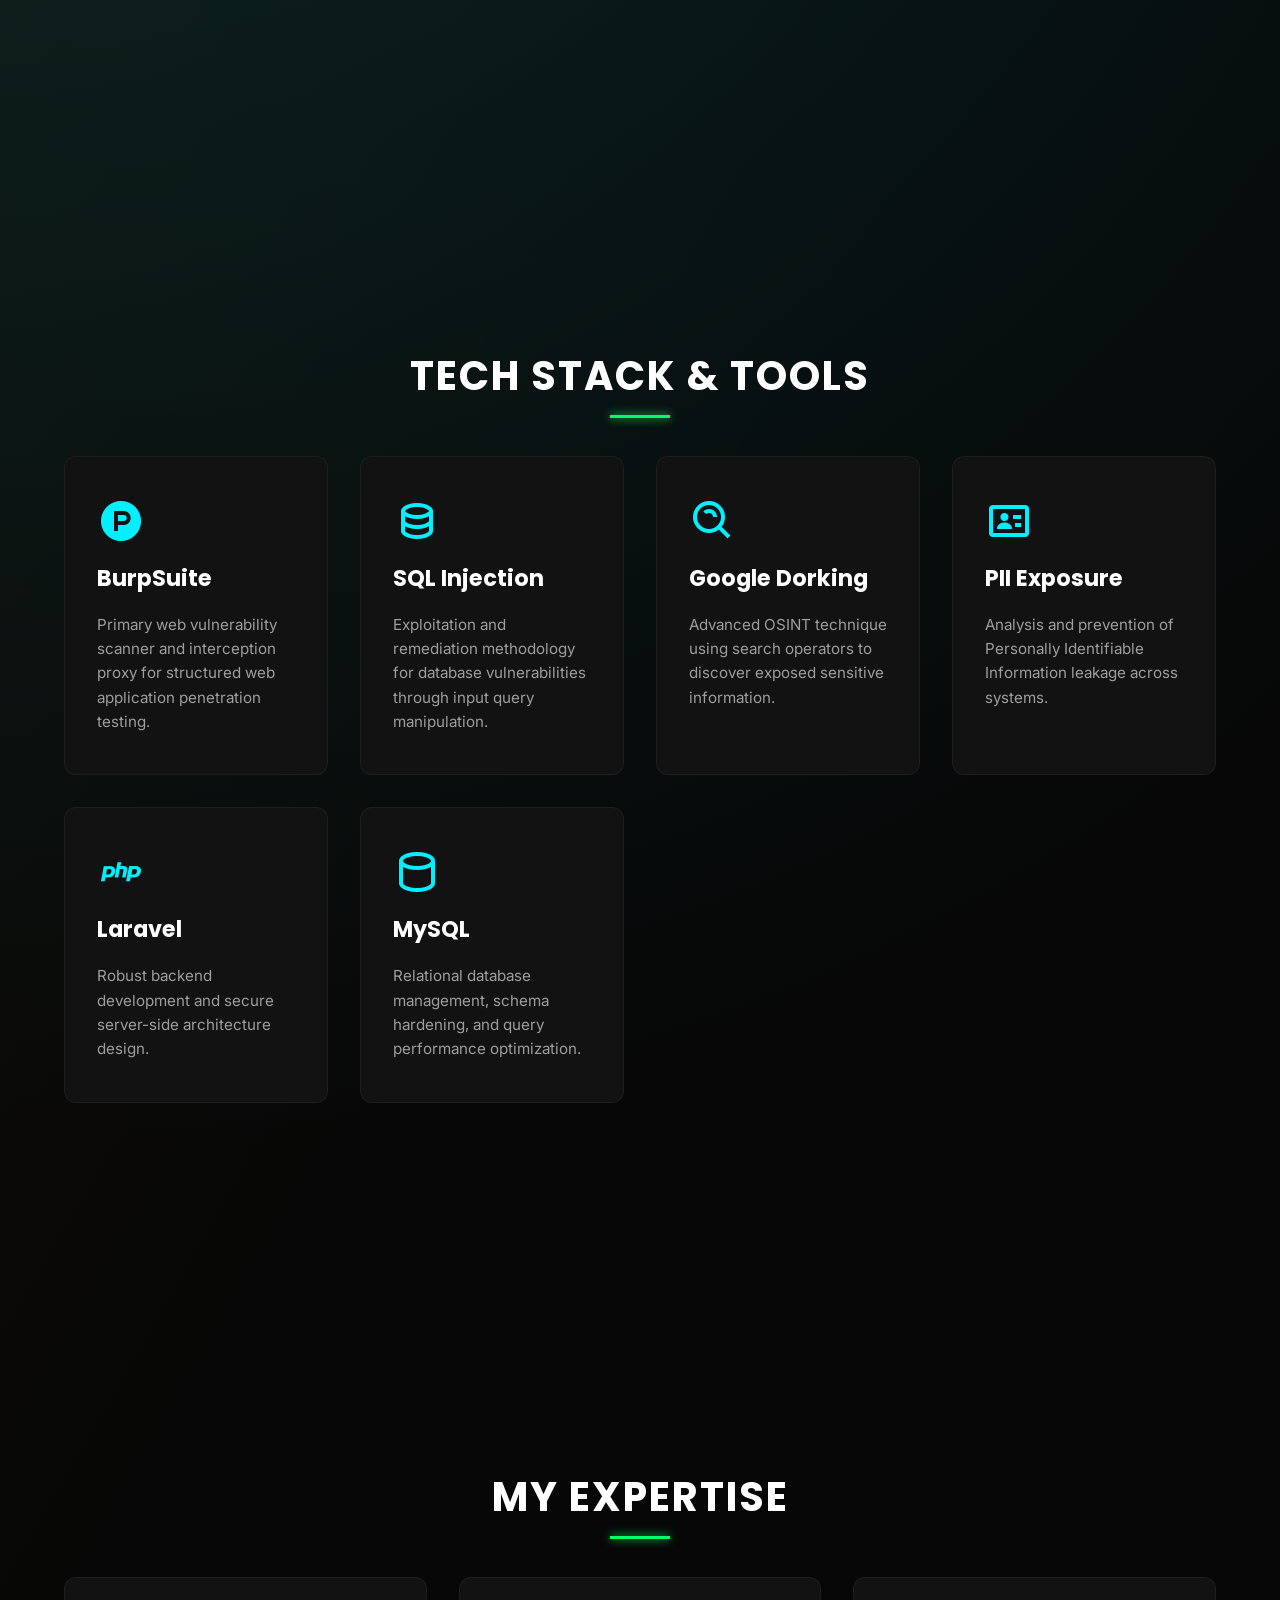
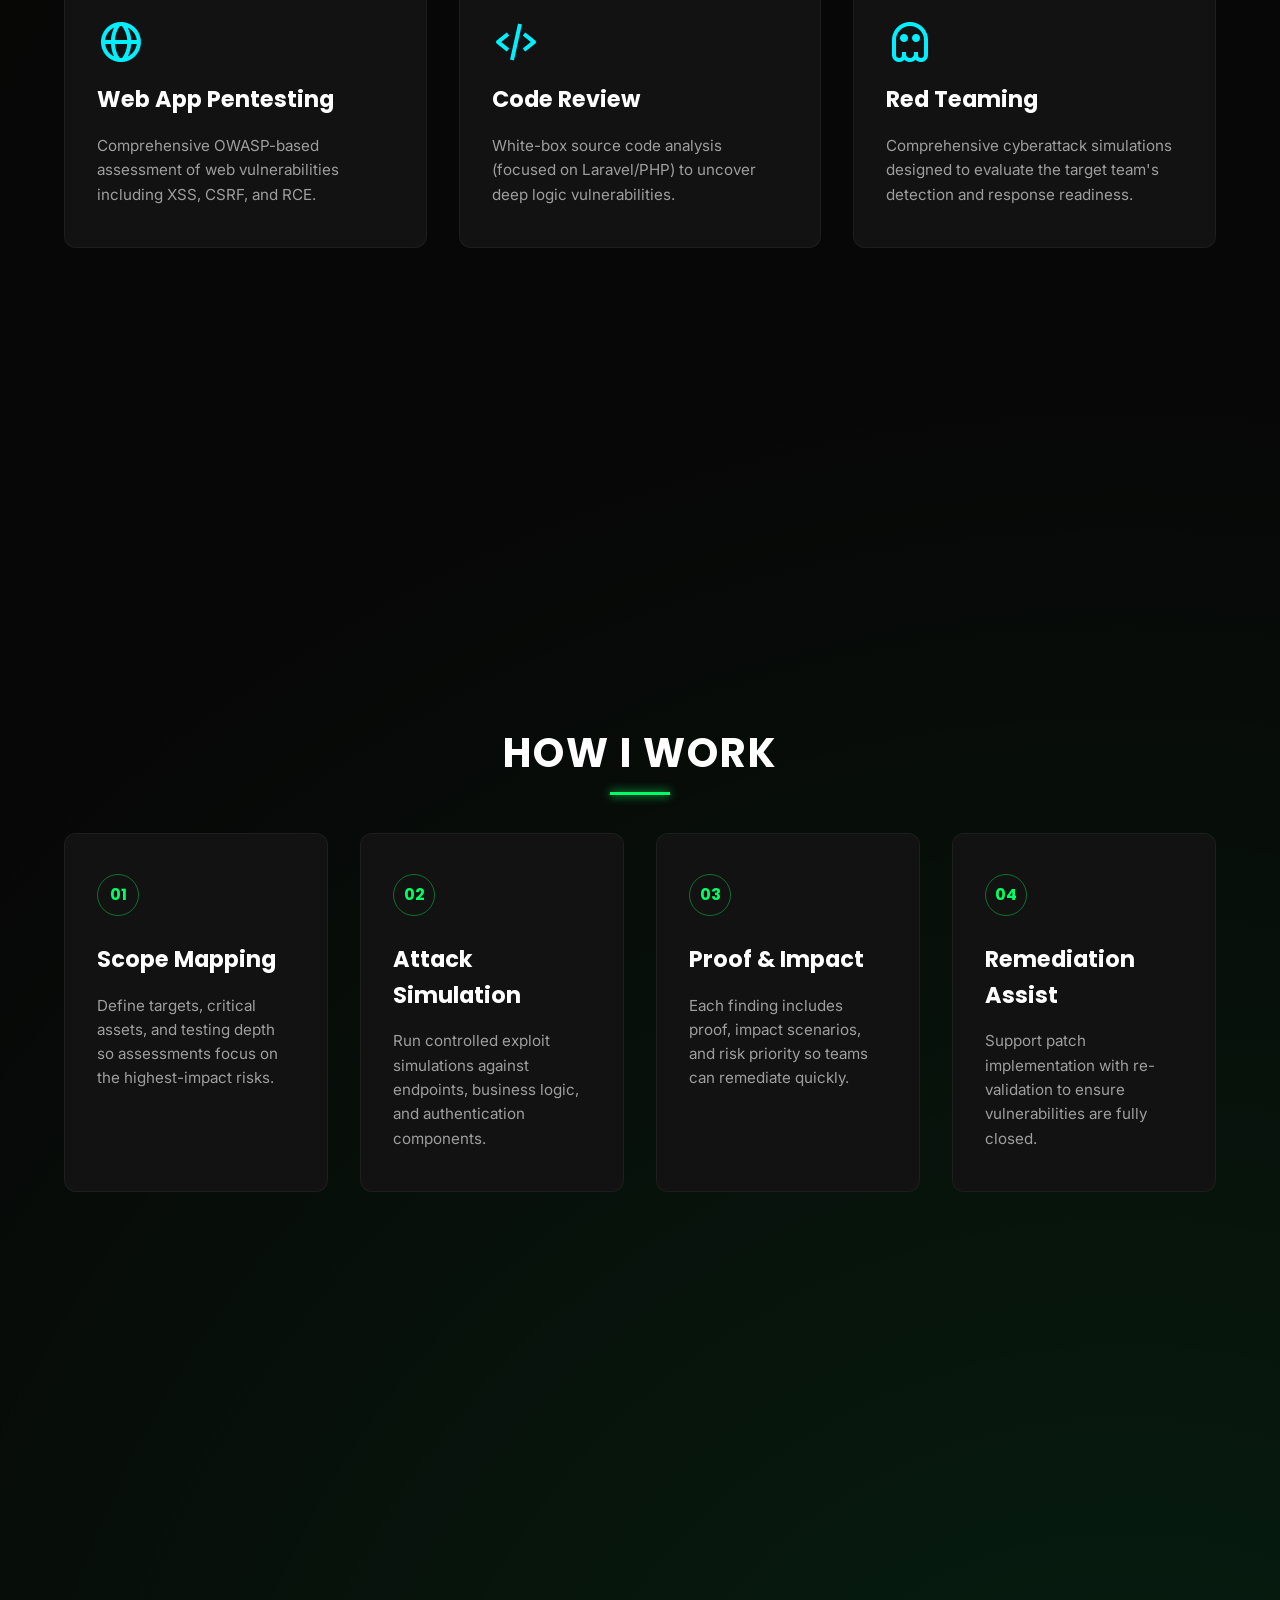
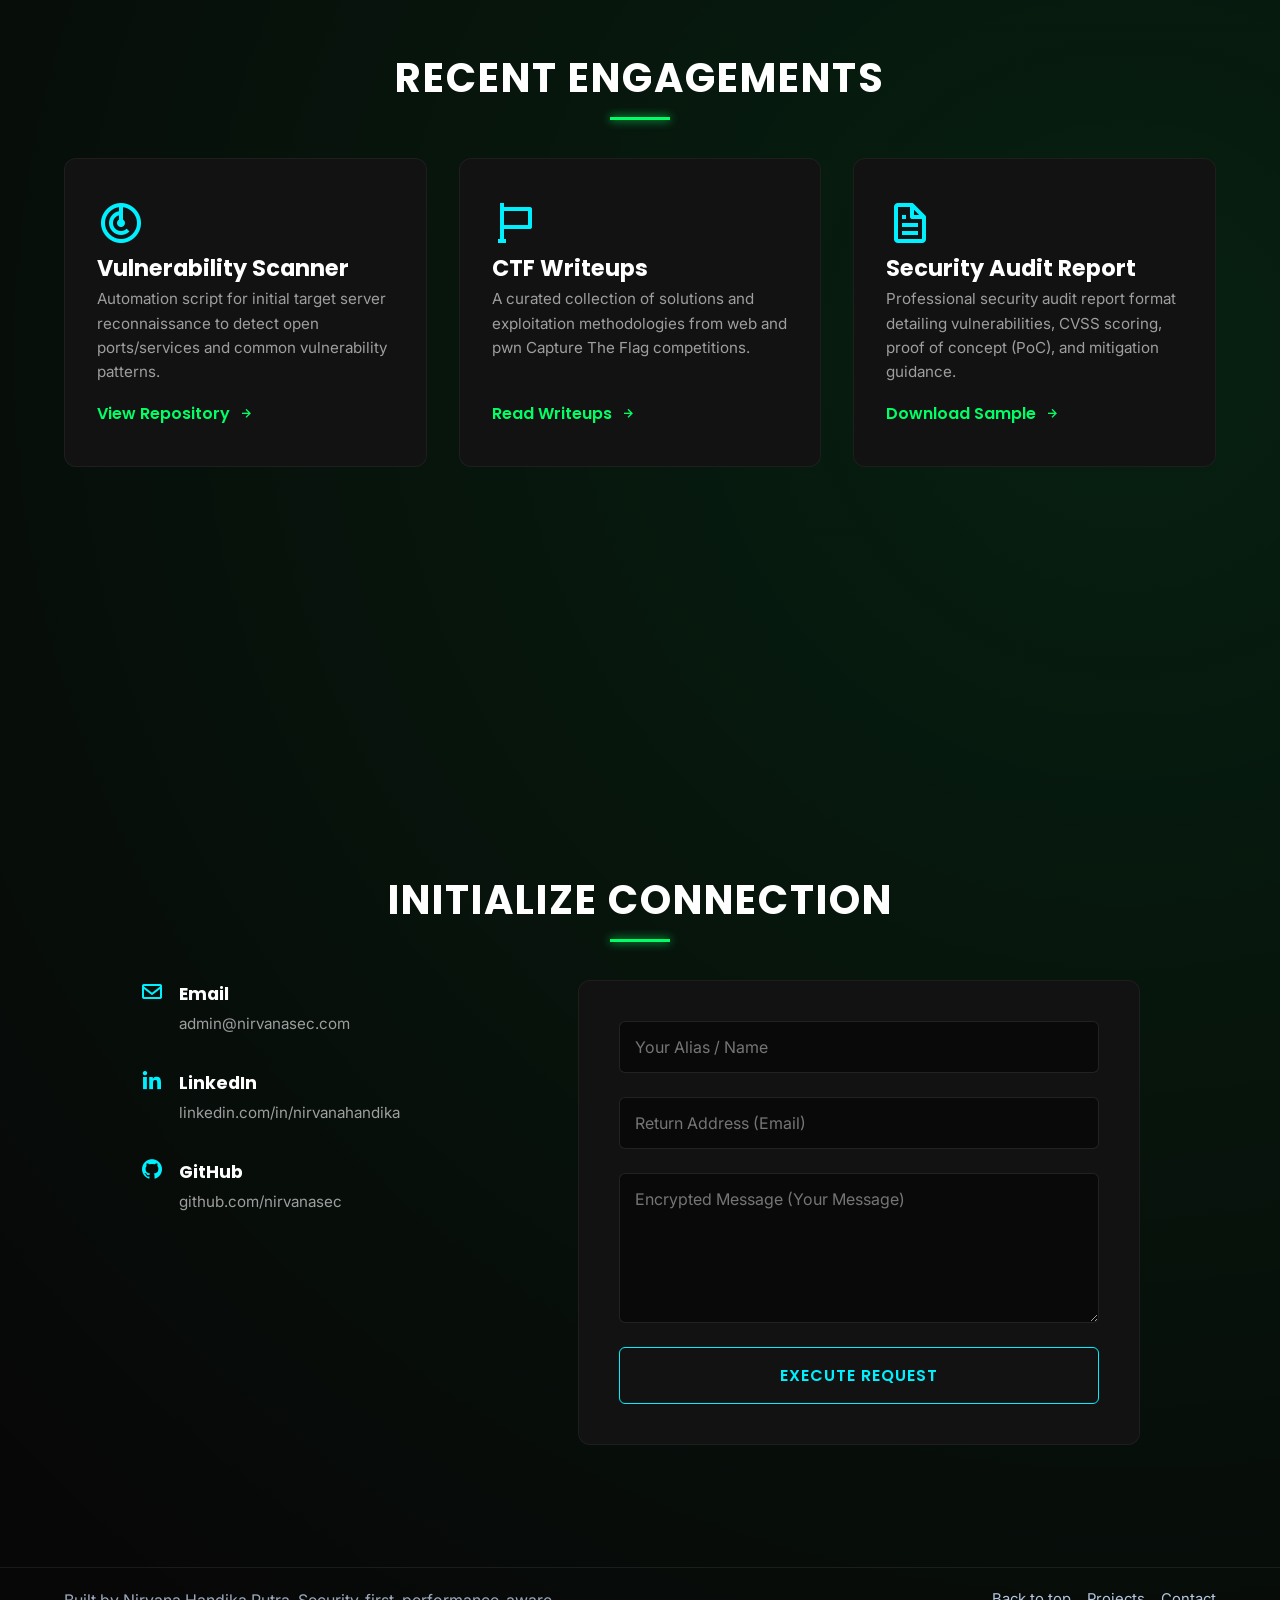
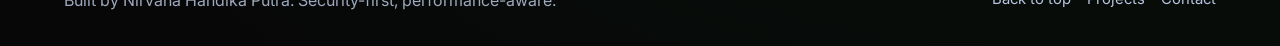
==== commit 7374a00e: "#1" ====
--- a/home/index.html
+++ b/home/index.html
@@ -1,5 +1,5 @@
 <!DOCTYPE html>
-<html lang="id">
+<html lang="en">
 <head>
     <meta charset="UTF-8">
     <meta name="viewport" content="width=device-width, initial-scale=1.0">
@@ -32,7 +32,7 @@
             margin: 0;
             padding: 0;
             box-sizing: border-box;
-            scroll-behavior: auto; /* Di-handle oleh JS untuk offset */
+            scroll-behavior: auto; /* Handled by JS to preserve offset */
         }
 
         body {
@@ -57,6 +57,40 @@
                 linear-gradient(90deg, var(--grid-line) 1px, transparent 1px);
             background-size: 40px 40px;
             z-index: -2;
+        }
+
+        /* === SCROLLBAR STYLING === */
+        html {
+            scrollbar-width: auto;
+            scrollbar-color: rgba(198, 206, 222, 0.95) rgba(8, 11, 18, 0.95);
+        }
+
+        ::-webkit-scrollbar {
+            width: 14px;
+            height: 14px;
+        }
+
+        ::-webkit-scrollbar-track {
+            background: linear-gradient(180deg, rgba(10, 14, 24, 0.98), rgba(7, 10, 18, 0.98));
+            border-left: 1px solid rgba(255, 255, 255, 0.08);
+        }
+
+        ::-webkit-scrollbar-thumb {
+            background: linear-gradient(180deg, rgba(224, 230, 242, 0.92), rgba(168, 177, 195, 0.92));
+            border-radius: 999px;
+            border: 3px solid rgba(8, 11, 18, 0.95);
+            box-shadow: inset 0 1px 1px rgba(255, 255, 255, 0.35), 0 0 0 1px rgba(255, 255, 255, 0.06);
+            transition: background 0.25s ease, box-shadow 0.25s ease, border-color 0.25s ease;
+        }
+
+        ::-webkit-scrollbar-thumb:hover {
+            background: linear-gradient(180deg, rgba(240, 245, 255, 0.96), rgba(182, 193, 214, 0.96));
+            border-color: rgba(7, 10, 18, 1);
+            box-shadow: inset 0 1px 1px rgba(255, 255, 255, 0.5), 0 0 12px rgba(180, 195, 220, 0.24);
+        }
+
+        ::-webkit-scrollbar-corner {
+            background: rgba(8, 11, 18, 0.95);
         }
 
         h1, h2, h3, h4, h5, h6 {
@@ -703,9 +737,9 @@
             <div class="typing-container">
                 <span class="typing"></span><span class="cursor"></span>
             </div>
-            <p class="hero-description">Saya membantu developer dan bisnis kecil mendeteksi celah keamanan lebih awal, lalu mengubahnya menjadi perbaikan nyata yang bisa diterapkan tim teknis tanpa drama.</p>
+            <p class="hero-description">I help developers and small businesses detect security gaps early, then turn findings into practical fixes teams can implement quickly and confidently.</p>
             <div class="hero-tags">
-                <span class="hero-tag">Frontend & Backend</span>
+                <span class="hero-tag">Frontend  & Backend</span>
                 <span class="hero-tag">Hands-on Report + Mitigation</span>
             </div>
             <div class="hero-actions">
@@ -736,7 +770,7 @@
     <section id="about">
         <h2 class="section-title reveal">About Me</h2>
         <div class="about-content reveal">
-            <p>Perkenalkan, saya <span>Nirvana Handika Putra</span>. Sebagai seorang siswa SMK yang memiliki passion mendalam di bidang keamanan siber dan pengembangan backend, saya mendedikasikan waktu saya untuk memahami bagaimana sistem bekerja—dan bagaimana celah dapat ditemukan sebelum disalahgunakan. Fokus utama saya adalah mengidentifikasi kerentanan secara etis dan membangun arsitektur yang tangguh.</p>
+            <p>Hello, I am <span>Nirvana Handika Putra</span>. As a vocational high school student with a strong passion for cybersecurity and backend development, I dedicate my time to understanding how systems work and how vulnerabilities can be discovered before they are abused. My core focus is ethical vulnerability identification and building resilient architectures.</p>
         </div>
     </section>
 
@@ -746,37 +780,32 @@
             <div class="card reveal tilt-card">
                 <i class='bx bxl-product-hunt card-icon'></i>
                 <h3>BurpSuite</h3>
-                <p>Web vulnerability scanner dan interception proxy utama untuk pengujian penetrasi aplikasi web.</p>
+                <p>Primary web vulnerability scanner and interception proxy for structured web application penetration testing.</p>
             </div>
             <div class="card reveal tilt-card">
                 <i class='bx bx-data card-icon'></i>
                 <h3>SQL Injection</h3>
-                <p>Metodologi eksploitasi dan remediasi kerentanan database melalui manipulasi query input.</p>
+                <p>Exploitation and remediation methodology for database vulnerabilities through input query manipulation.</p>
             </div>
             <div class="card reveal tilt-card">
                 <i class='bx bx-search-alt card-icon'></i>
                 <h3>Google Dorking</h3>
-                <p>Teknik OSINT tingkat lanjut menggunakan operator pencarian untuk menemukan informasi sensitif yang terekspos.</p>
+                <p>Advanced OSINT technique using search operators to discover exposed sensitive information.</p>
             </div>
             <div class="card reveal tilt-card">
                 <i class='bx bx-id-card card-icon'></i>
                 <h3>PII Exposure</h3>
-                <p>Analisis dan pencegahan kebocoran Personally Identifiable Information pada sistem.</p>
-            </div>
-            <div class="card reveal tilt-card">
-                <i class='bx bx-shield-quarter card-icon'></i>
-                <h3>Sensitive Data</h3>
-                <p>Penanganan Sensitive Data Exposure (OWASP Top 10) dan implementasi kriptografi dasar.</p>
+                <p>Analysis and prevention of Personally Identifiable Information leakage across systems.</p>
             </div>
             <div class="card reveal tilt-card">
                 <i class='bx bxl-php card-icon'></i>
                 <h3>Laravel</h3>
-                <p>Pengembangan backend yang solid dan arsitektur aplikasi sisi server yang aman.</p>
+                <p>Robust backend development and secure server-side architecture design.</p>
             </div>
             <div class="card reveal tilt-card">
                 <i class='bx bx-cylinder card-icon'></i>
                 <h3>MySQL</h3>
-                <p>Manajemen basis data relasional, pengamanan struktur tabel, dan optimasi kueri.</p>
+                <p>Relational database management, schema hardening, and query performance optimization.</p>
             </div>
         </div>
     </section>
@@ -787,22 +816,17 @@
             <div class="card reveal tilt-card">
                 <i class='bx bx-globe card-icon'></i>
                 <h3>Web App Pentesting</h3>
-                <p>Identifikasi celah keamanan (XSS, CSRF, RCE) pada aplikasi web berbasis OWASP metodologi secara komprehensif.</p>
-            </div>
-            <div class="card reveal tilt-card">
-                <i class='bx bx-transfer-alt card-icon'></i>
-                <h3>API Security</h3>
-                <p>Menguji endpoint RESTful dan arsitektur API dari eksploitasi otentikasi, otorisasi, dan injeksi data.</p>
+                <p>Comprehensive OWASP-based assessment of web vulnerabilities including XSS, CSRF, and RCE.</p>
             </div>
             <div class="card reveal tilt-card">
                 <i class='bx bx-code-alt card-icon'></i>
                 <h3>Code Review</h3>
-                <p>Analisis white-box pada source code (fokus Laravel/PHP) untuk menemukan kerentanan logika tingkat dalam.</p>
+                <p>White-box source code analysis (focused on Laravel/PHP) to uncover deep logic vulnerabilities.</p>
             </div>
             <div class="card reveal tilt-card">
                 <i class='bx bx-ghost card-icon'></i>
                 <h3>Red Teaming</h3>
-                <p>Simulasi serangan siber komprehensif yang dirancang untuk menguji kesiapan deteksi dan respons dari tim target.</p>
+                <p>Comprehensive cyberattack simulations designed to evaluate the target team's detection and response readiness.</p>
             </div>
         </div>
     </section>
@@ -813,22 +837,22 @@
             <div class="card reveal tilt-card">
                 <span class="step-badge">01</span>
                 <h3>Scope Mapping</h3>
-                <p>Menentukan target, aset kritis, dan level testing agar pengujian fokus pada risiko paling berbahaya.</p>
+                <p>Define targets, critical assets, and testing depth so assessments focus on the highest-impact risks.</p>
             </div>
             <div class="card reveal tilt-card">
                 <span class="step-badge">02</span>
                 <h3>Attack Simulation</h3>
-                <p>Menjalankan simulasi eksploitasi terkontrol pada endpoint, business logic, dan komponen autentikasi.</p>
+                <p>Run controlled exploit simulations against endpoints, business logic, and authentication components.</p>
             </div>
             <div class="card reveal tilt-card">
                 <span class="step-badge">03</span>
                 <h3>Proof & Impact</h3>
-                <p>Setiap temuan dilengkapi bukti, skenario impact, serta prioritas risiko agar tim cepat mengeksekusi perbaikan.</p>
+                <p>Each finding includes proof, impact scenarios, and risk priority so teams can remediate quickly.</p>
             </div>
             <div class="card reveal tilt-card">
                 <span class="step-badge">04</span>
                 <h3>Remediation Assist</h3>
-                <p>Mendampingi implementasi patch dengan validasi ulang untuk memastikan kerentanan benar-benar tertutup.</p>
+                <p>Support patch implementation with re-validation to ensure vulnerabilities are fully closed.</p>
             </div>
         </div>
     </section>
@@ -840,7 +864,7 @@
                 <div>
                     <i class='bx bx-radar card-icon'></i>
                     <h3>Vulnerability Scanner</h3>
-                    <p>Skrip otomatisasi untuk melakukan scanning awal terhadap server target dan mendeteksi port/servis terbuka dengan pola kerentanan umum.</p>
+                    <p>Automation script for initial target server reconnaissance to detect open ports/services and common vulnerability patterns.</p>
                 </div>
                 <a href="#" class="project-link">View Repository <i class='bx bx-right-arrow-alt'></i></a>
             </div>
@@ -848,7 +872,7 @@
                 <div>
                     <i class='bx bx-flag card-icon'></i>
                     <h3>CTF Writeups</h3>
-                    <p>Kumpulan solusi dan metodologi eksploitasi dari berbagai kompetisi Capture The Flag (CTF) yang berfokus pada web dan pwn.</p>
+                    <p>A curated collection of solutions and exploitation methodologies from web and pwn Capture The Flag competitions.</p>
                 </div>
                 <a href="#" class="project-link">Read Writeups <i class='bx bx-right-arrow-alt'></i></a>
             </div>
@@ -856,7 +880,7 @@
                 <div>
                     <i class='bx bx-file card-icon'></i>
                     <h3>Security Audit Report</h3>
-                    <p>Format laporan audit keamanan profesional yang merinci temuan kerentanan, skor CVSS, bukti konsep (PoC), dan saran mitigasi.</p>
+                    <p>Professional security audit report format detailing vulnerabilities, CVSS scoring, proof of concept (PoC), and mitigation guidance.</p>
                 </div>
                 <a href="#" class="project-link">Download Sample <i class='bx bx-right-arrow-alt'></i></a>
             </div>
@@ -1032,7 +1056,7 @@
                 const centerX = rect.width / 2;
                 const centerY = rect.height / 2;
                 
-                // Rotasi lebih halus
+                // Smoother rotation
                 const rotateX = ((y - centerY) / centerY) * -8;
                 const rotateY = ((x - centerX) / centerX) * 8;
                 
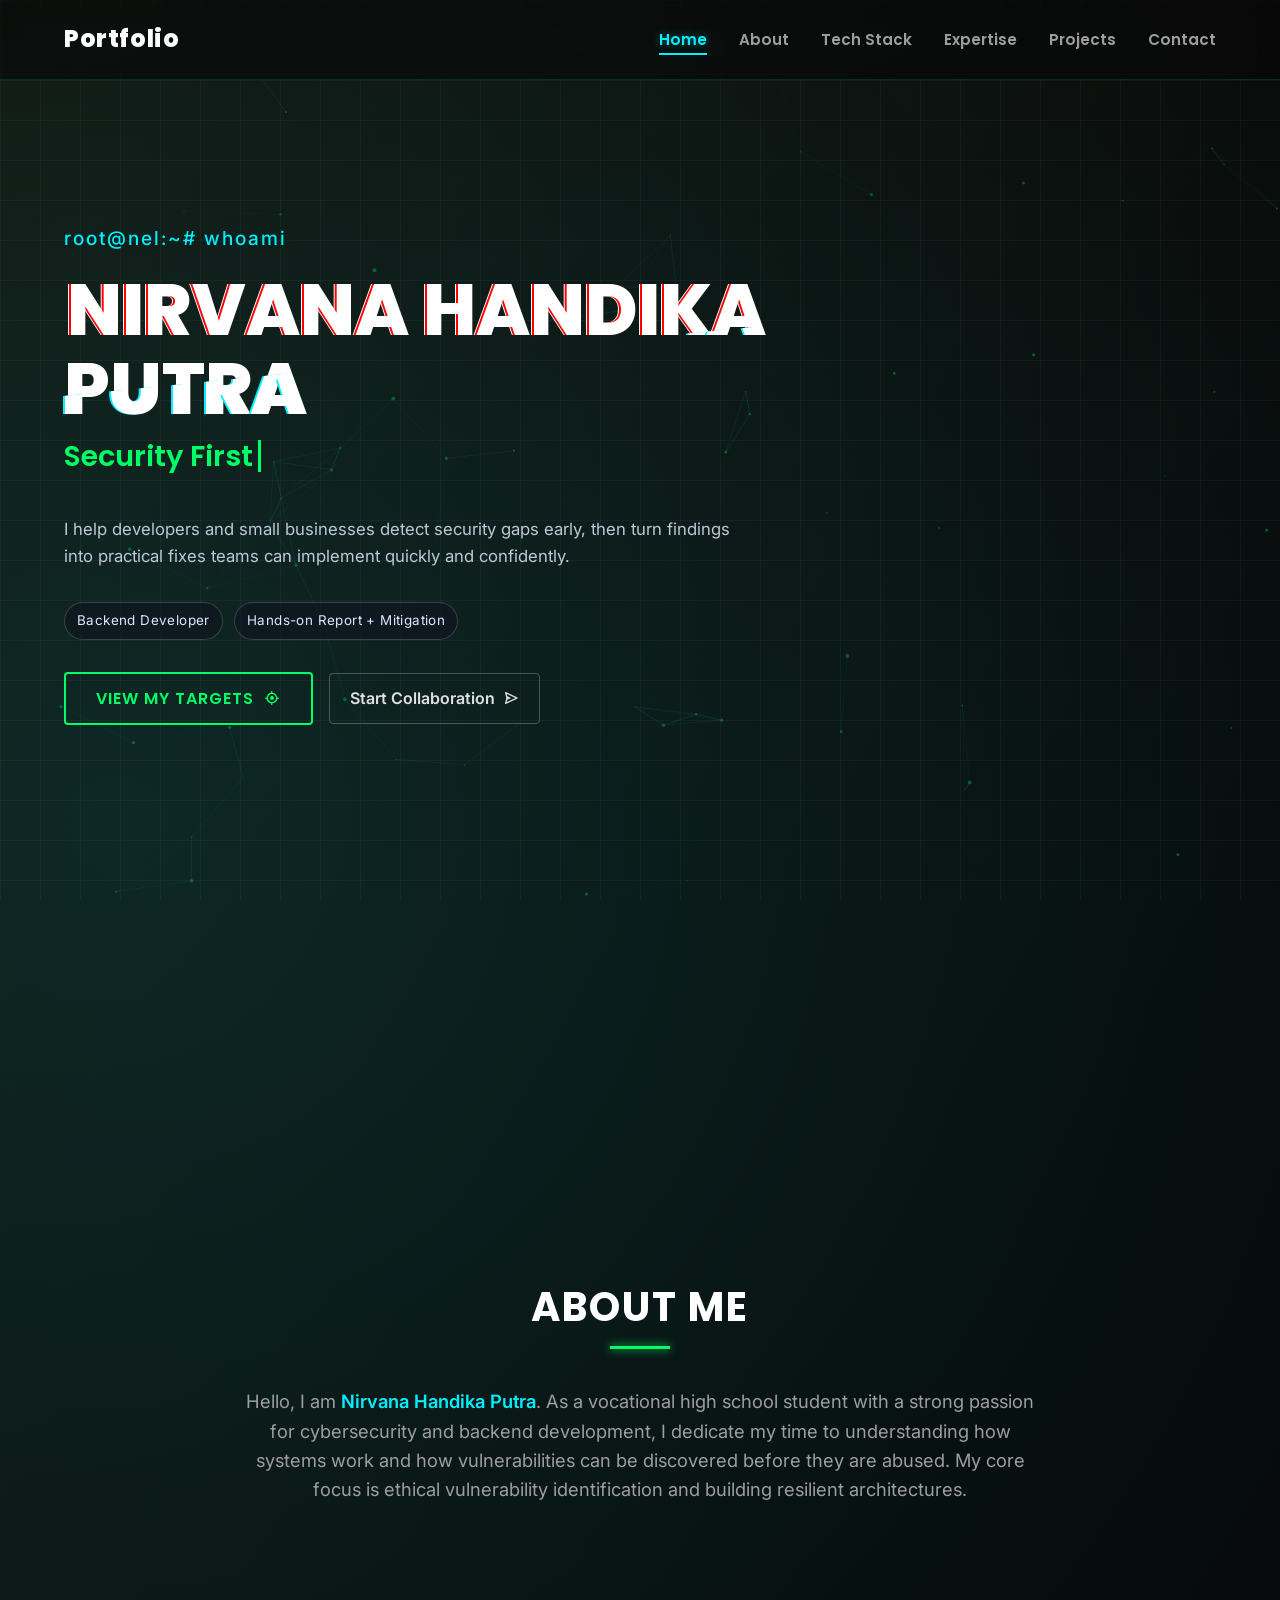
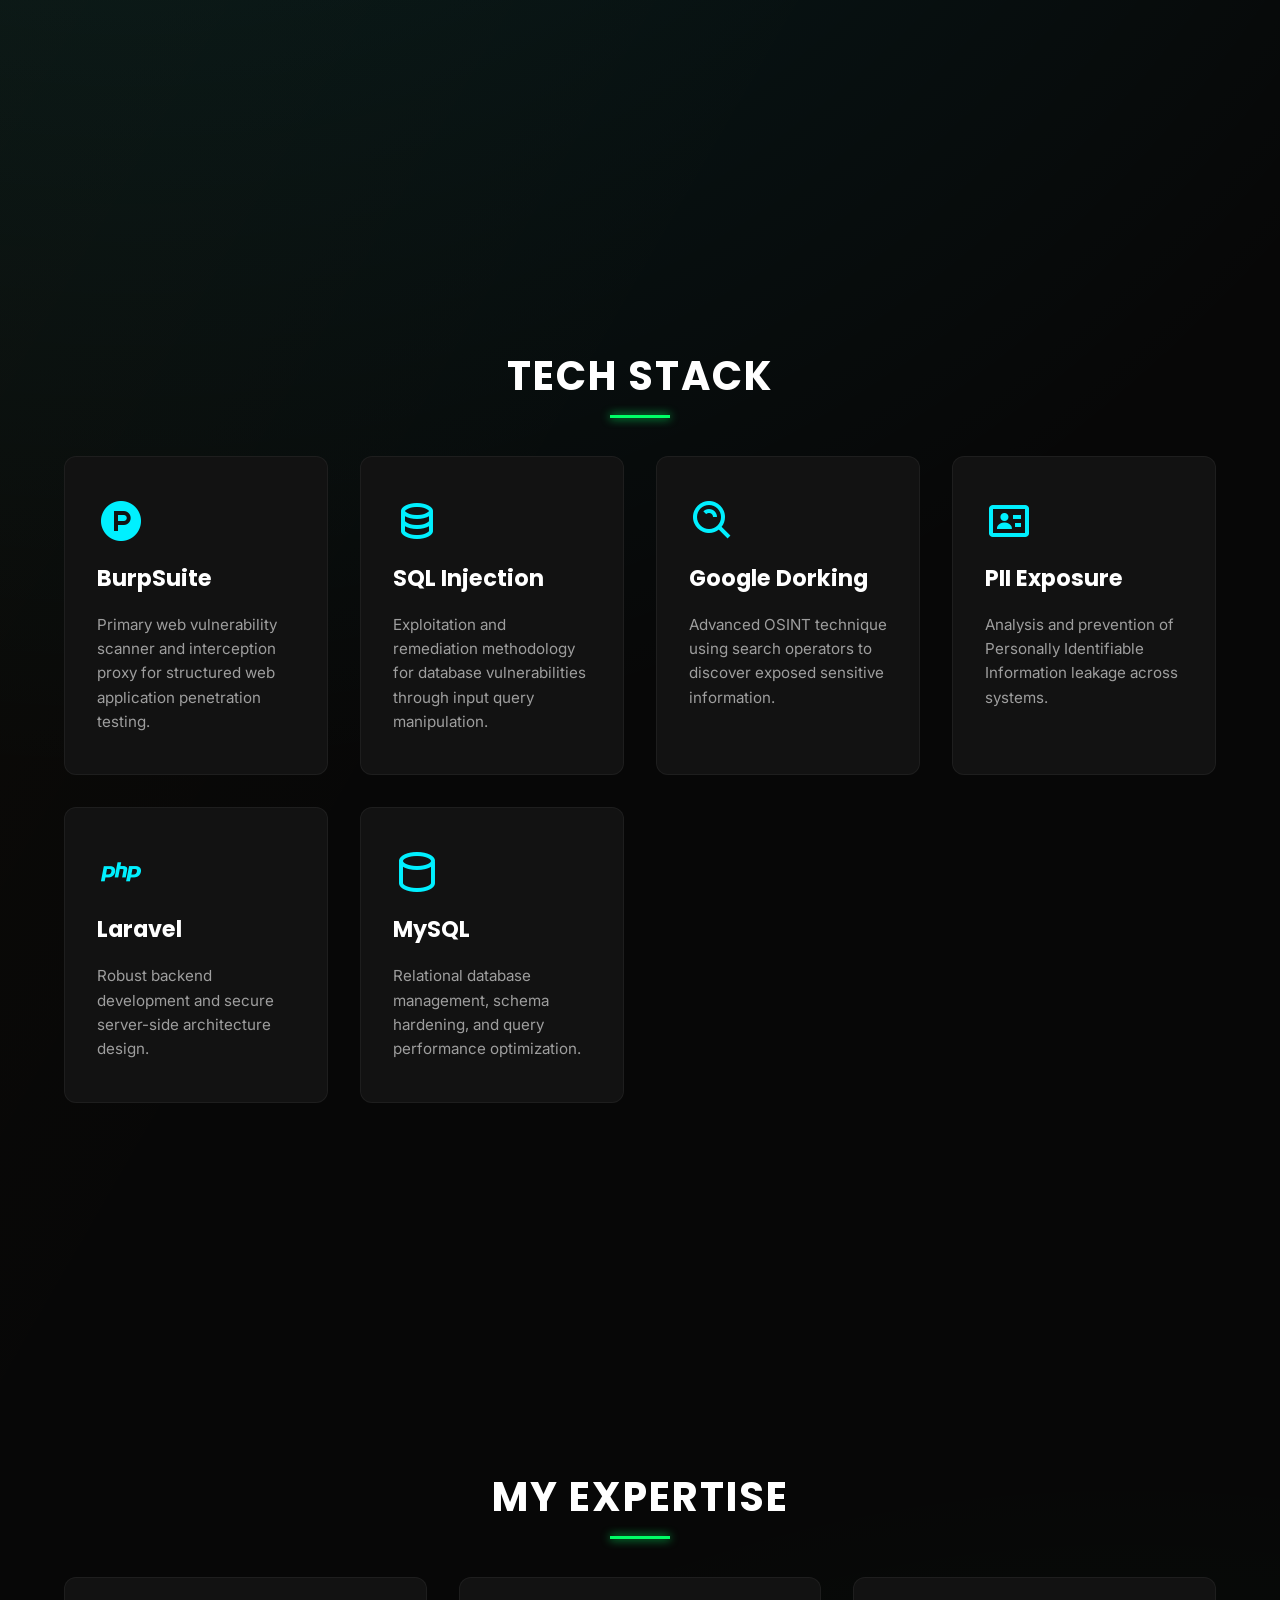
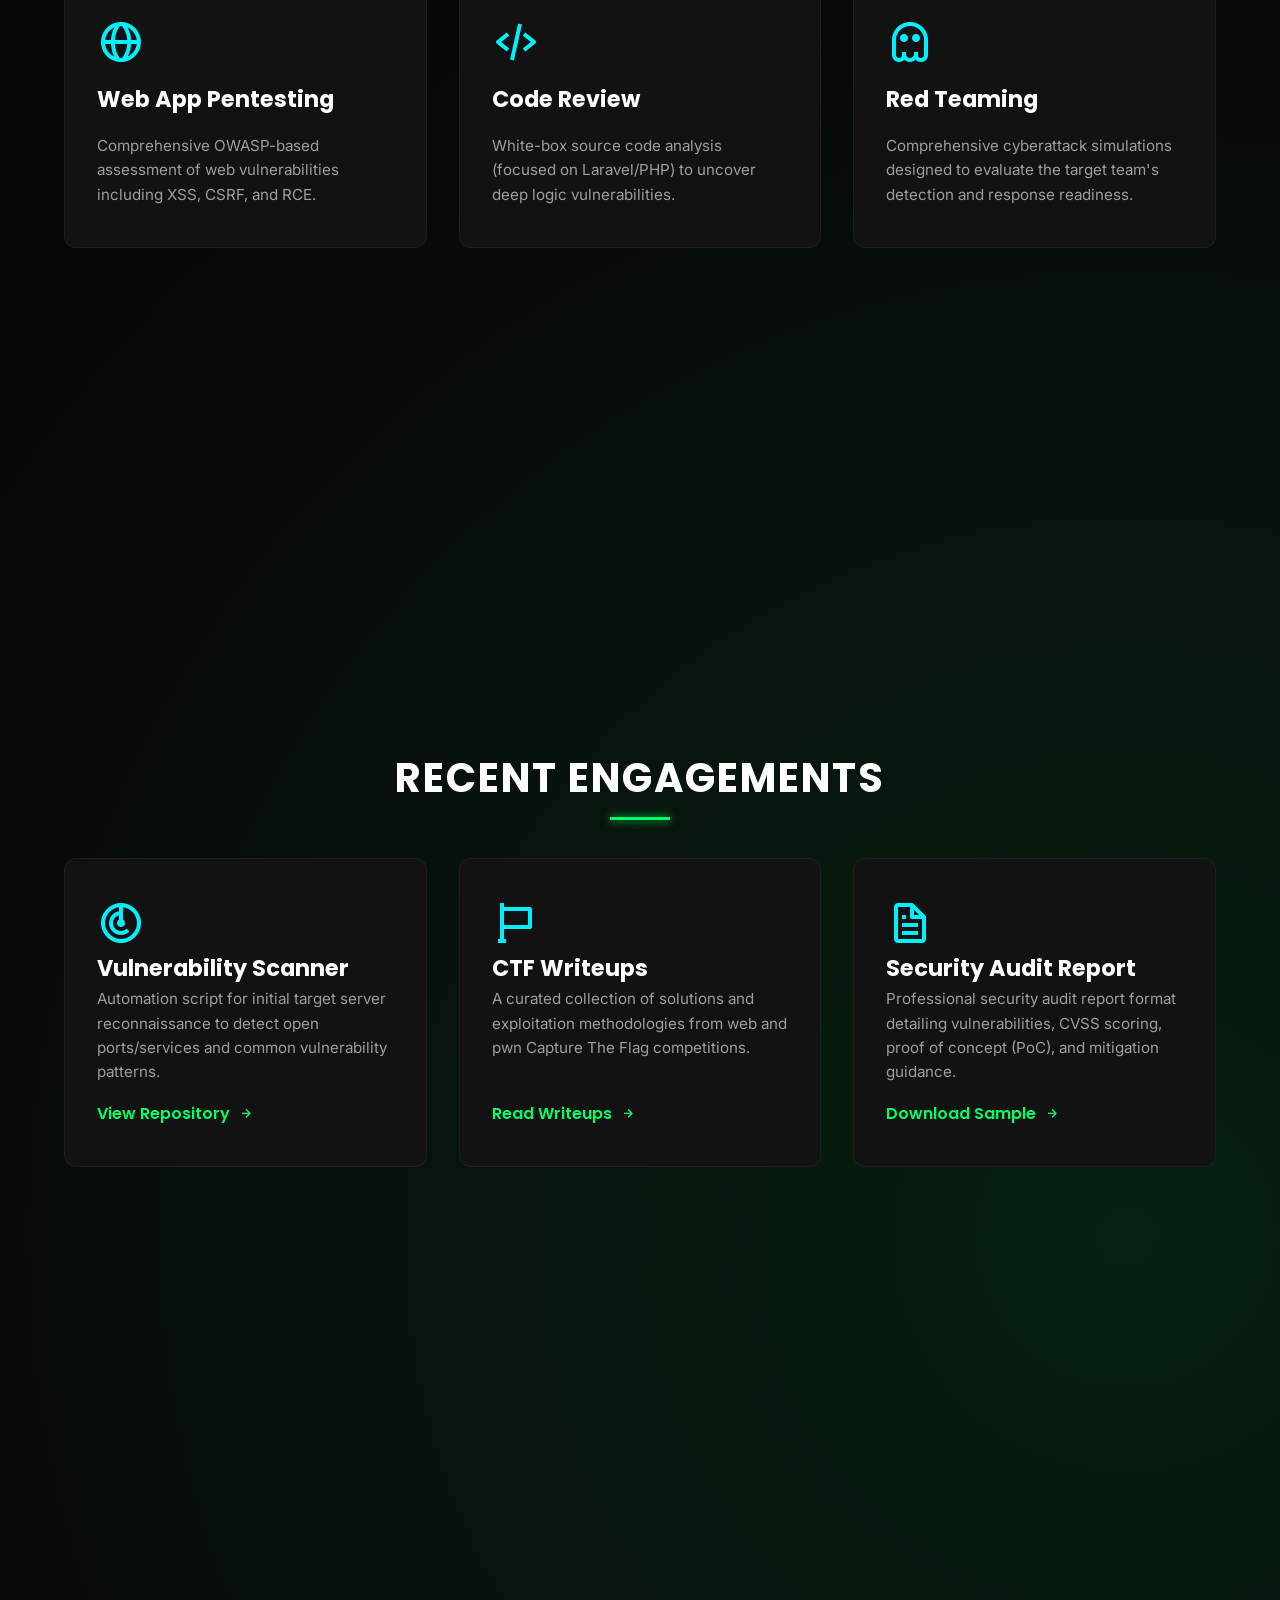
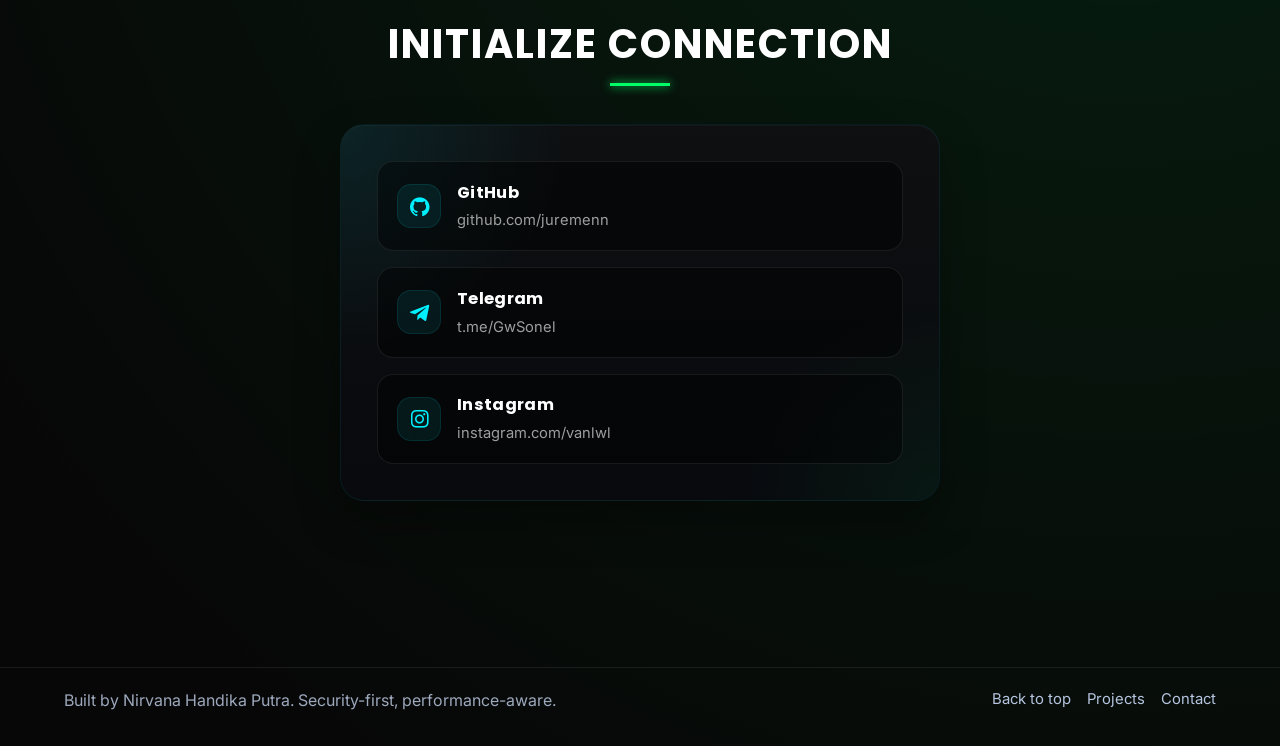
==== commit 4abc9a1e: "#1" ====
--- a/home/index.html
+++ b/home/index.html
@@ -1,9 +1,9 @@
-<!DOCTYPE html>
+﻿<!DOCTYPE html>
 <html lang="en">
 <head>
     <meta charset="UTF-8">
     <meta name="viewport" content="width=device-width, initial-scale=1.0">
-    <title>Nirvana Handika Putra - Penetration Tester</title>
+    <title>Portfolio</title>
     
     <link rel="preconnect" href="https://fonts.googleapis.com">
     <link rel="preconnect" href="https://fonts.gstatic.com" crossorigin>
@@ -410,38 +410,6 @@
             letter-spacing: 0.4px;
         }
 
-        .hero-stats {
-            display: grid;
-            grid-template-columns: repeat(3, minmax(140px, 1fr));
-            gap: 1rem;
-            max-width: 760px;
-            width: 100%;
-        }
-
-        .stat-item {
-            background: linear-gradient(145deg, rgba(15, 20, 31, 0.85), rgba(11, 11, 11, 0.85));
-            border: 1px solid rgba(255, 255, 255, 0.12);
-            border-radius: 12px;
-            padding: 1.1rem 1rem;
-        }
-
-        .stat-value {
-            display: inline-flex;
-            align-items: baseline;
-            gap: 2px;
-            font-size: 1.9rem;
-            font-family: var(--font-heading);
-            font-weight: 700;
-            color: var(--neon-orange);
-            line-height: 1;
-        }
-
-        .stat-label {
-            margin-top: 0.45rem;
-            color: #c5cde0;
-            font-size: 0.9rem;
-        }
-
         /* === ABOUT === */
         .about-content {
             max-width: 800px;
@@ -508,23 +476,6 @@
 
         .tech-grid { grid-template-columns: repeat(auto-fit, minmax(220px, 1fr)); }
 
-        .workflow-grid {
-            grid-template-columns: repeat(auto-fit, minmax(210px, 1fr));
-        }
-
-        .step-badge {
-            width: 42px;
-            height: 42px;
-            border-radius: 50%;
-            display: grid;
-            place-items: center;
-            border: 1px solid rgba(0, 255, 102, 0.4);
-            color: var(--neon-green);
-            font-family: var(--font-heading);
-            font-weight: 700;
-            margin-bottom: 0.6rem;
-        }
-        
         .project-link {
             margin-top: auto;
             display: inline-flex;
@@ -544,96 +495,121 @@
         }
 
         /* === CONTACT === */
+        #contact {
+            align-items: center;
+        }
+
         .contact-container {
-            display: grid;
-            grid-template-columns: 1fr 1.5fr;
-            gap: 4rem;
-            max-width: 1000px;
+            width: 100%;
+            max-width: 600px;
             margin: 0 auto;
-            width: 100%;
-        }
-
-        .contact-info {
             display: flex;
             flex-direction: column;
+            align-items: center;
+            justify-content: center;
             gap: 2rem;
-        }
-
-        .info-item {
+            padding: 2.25rem;
+            border-radius: 24px;
+            background: linear-gradient(180deg, rgba(14, 16, 18, 0.96), rgba(8, 10, 14, 0.96));
+            border: 1px solid rgba(0, 240, 255, 0.08);
+            box-shadow: 0 20px 45px rgba(0, 0, 0, 0.32), inset 0 1px 0 rgba(255, 255, 255, 0.03);
+            position: relative;
+            overflow: hidden;
+        }
+
+        .contact-container::before {
+            content: '';
+            position: absolute;
+            inset: 0;
+            background: radial-gradient(circle at top left, rgba(0, 240, 255, 0.09), transparent 32%), radial-gradient(circle at bottom right, rgba(0, 255, 102, 0.06), transparent 28%);
+            pointer-events: none;
+        }
+
+        .contact-title {
+            position: relative;
+            z-index: 1;
+        }
+
+        .social-links {
+            position: relative;
+            z-index: 1;
+            width: 100%;
+            list-style: none;
+            display: grid;
+            grid-template-columns: 1fr;
+            gap: 1rem;
+            margin: 0;
+            padding: 0;
+        }
+
+        .social-card {
             display: flex;
-            gap: 15px;
-            align-items: flex-start;
-        }
-
-        .info-item i {
-            font-size: 1.5rem;
+            align-items: center;
+            gap: 1rem;
+            width: 100%;
+            padding: 1.1rem 1.2rem;
+            border-radius: 16px;
+            background: rgba(0, 0, 0, 0.44);
+            border: 1px solid rgba(255, 255, 255, 0.08);
+            text-decoration: none;
+            color: var(--text-main);
+            transition: transform 0.25s ease, box-shadow 0.25s ease, border-color 0.25s ease, background 0.25s ease;
+        }
+
+        .social-card:hover,
+        .social-card:focus-visible {
+            transform: translateY(-3px) scale(1.01);
+            border-color: rgba(0, 240, 255, 0.55);
+            background: rgba(4, 14, 19, 0.9);
+            box-shadow: 0 0 0 1px rgba(0, 240, 255, 0.18), 0 0 22px rgba(0, 240, 255, 0.16), 0 0 36px rgba(0, 255, 102, 0.08);
+        }
+
+        .social-icon {
+            width: 44px;
+            height: 44px;
+            flex: 0 0 44px;
+            display: grid;
+            place-items: center;
+            border-radius: 14px;
+            background: rgba(0, 240, 255, 0.08);
             color: var(--neon-cyan);
-        }
-
-        .info-item h4 {
-            color: #fff;
-            margin-bottom: 0.2rem;
-            font-size: 1.1rem;
-        }
-
-        .info-item p, .info-item a {
-            color: var(--text-muted);
-            text-decoration: none;
-            transition: color 0.3s ease;
-            font-size: 0.95rem;
-        }
-
-        .info-item a:hover { color: var(--neon-green); }
-
-        form {
+            font-size: 1.45rem;
+            box-shadow: inset 0 0 0 1px rgba(0, 240, 255, 0.1);
+            transition: transform 0.25s ease, color 0.25s ease, background 0.25s ease;
+        }
+
+        .social-card:hover .social-icon,
+        .social-card:focus-visible .social-icon {
+            transform: scale(1.08);
+            color: #ffffff;
+            background: rgba(0, 240, 255, 0.18);
+        }
+
+        .social-copy {
             display: flex;
             flex-direction: column;
-            gap: 1.5rem;
-            background: var(--bg-card);
-            padding: 2.5rem;
-            border-radius: 12px;
-            border: 1px solid rgba(255, 255, 255, 0.05);
-        }
-
-        input, textarea {
-            width: 100%;
-            padding: 15px;
-            background: rgba(0, 0, 0, 0.5);
-            border: 1px solid rgba(255, 255, 255, 0.1);
-            border-radius: 6px;
-            color: #fff;
-            font-family: var(--font-body);
-            font-size: 1rem;
-            transition: all 0.3s ease;
-            outline: none;
-        }
-
-        input:focus, textarea:focus {
-            border-color: var(--neon-cyan);
-            box-shadow: 0 0 10px rgba(0, 240, 255, 0.15);
-        }
-
-        textarea { resize: vertical; min-height: 150px; }
-
-        button[type="submit"] {
-            cursor: pointer;
-            background: transparent;
+            gap: 0.2rem;
+            min-width: 0;
+        }
+
+        .social-name {
+            font-family: var(--font-heading);
+            font-weight: 700;
+            font-size: 1.03rem;
+            color: #ffffff;
+            letter-spacing: 0.3px;
+        }
+
+        .social-url {
+            color: var(--text-muted);
+            font-size: 0.92rem;
+            word-break: break-word;
+            transition: color 0.25s ease;
+        }
+
+        .social-card:hover .social-url,
+        .social-card:focus-visible .social-url {
             color: var(--neon-cyan);
-            border: 1px solid var(--neon-cyan);
-            padding: 15px;
-            font-family: var(--font-heading);
-            font-weight: 600;
-            font-size: 1rem;
-            border-radius: 6px;
-            transition: all 0.3s ease;
-            text-transform: uppercase;
-            letter-spacing: 1px;
-        }
-
-        button[type="submit"]:hover {
-            background: rgba(0, 240, 255, 0.1);
-            box-shadow: 0 0 15px rgba(0, 240, 255, 0.3);
-            transform: translateY(-2px);
         }
 
         footer {
@@ -677,9 +653,23 @@
 
         /* === RESPONSIVE === */
         @media (max-width: 900px) {
-            .contact-container { grid-template-columns: 1fr; }
             .glitch { font-size: 3.5rem; }
-            .hero-stats { grid-template-columns: repeat(2, minmax(120px, 1fr)); }
+        }
+
+        @media (min-width: 769px) and (max-width: 1024px) {
+            .contact-container {
+                max-width: 760px;
+            }
+
+            .social-links {
+                grid-template-columns: repeat(2, minmax(0, 1fr));
+            }
+
+            .social-card:last-child {
+                grid-column: 1 / -1;
+                justify-self: center;
+                max-width: 360px;
+            }
         }
 
         @media (max-width: 768px) {
@@ -687,7 +677,8 @@
             nav ul {
                 position: absolute;
                 top: var(--nav-height);
-                left: -100%;
+                right: -100%;
+                left: auto;
                 flex-direction: column;
                 background: rgba(7, 7, 7, 0.95);
                 width: 100%;
@@ -696,13 +687,72 @@
                 transition: 0.3s;
                 border-bottom: 1px solid rgba(0, 255, 102, 0.15);
             }
-            nav ul.active { left: 0; }
+            nav ul.active { right: 0; }
             .glitch { font-size: 2.8rem; }
             .typing-container { font-size: 1.4rem; }
             section { padding: calc(var(--nav-height) + 2rem) 5% 3rem; }
             .hero-actions { flex-direction: column; align-items: flex-start; }
-            .hero-stats { grid-template-columns: 1fr; }
             footer { flex-direction: column; }
+            .contact-container {
+                max-width: 100%;
+                padding: 1.5rem;
+                gap: 1.25rem;
+            }
+
+            .social-links {
+                grid-template-columns: 1fr;
+                gap: 0.85rem;
+            }
+
+            .social-card {
+                padding: 0.95rem 1rem;
+                width: 100%;
+            }
+
+            .social-icon {
+                width: 40px;
+                height: 40px;
+                flex-basis: 40px;
+                font-size: 1.2rem;
+            }
+
+            .social-name {
+                font-size: 0.98rem;
+            }
+
+            .social-url {
+                font-size: 0.86rem;
+            }
+        }
+
+        @media (max-width: 480px) {
+            .section-title {
+                font-size: 1.85rem;
+                letter-spacing: 1px;
+            }
+
+            .contact-container {
+                padding: 1.1rem;
+                border-radius: 18px;
+                gap: 1rem;
+            }
+
+            .social-card {
+                padding: 0.85rem 0.9rem;
+                gap: 0.8rem;
+            }
+
+            .social-copy {
+                gap: 0.12rem;
+            }
+
+            .social-name {
+                font-size: 0.94rem;
+            }
+
+            .social-url {
+                font-size: 0.82rem;
+            }
         }
     </style>
 </head>
@@ -718,7 +768,6 @@
                 <li><a href="#about" data-target="about">About</a></li>
                 <li><a href="#tech" data-target="tech">Tech Stack</a></li>
                 <li><a href="#expertise" data-target="expertise">Expertise</a></li>
-                <li><a href="#workflow" data-target="workflow">Workflow</a></li>
                 <li><a href="#projects" data-target="projects">Projects</a></li>
                 <li><a href="#contact" data-target="contact">Contact</a></li>
             </ul>
@@ -730,7 +779,7 @@
 
     <section id="home">
         <div class="reveal hero-shell">
-            <div class="hero-greeting">root@system:~# whoami</div>
+            <div class="hero-greeting">root@nel:~# whoami</div>
             <div class="glitch-wrapper">
                 <h1 class="glitch" data-text="Nirvana Handika Putra">Nirvana Handika Putra</h1>
             </div>
@@ -739,7 +788,7 @@
             </div>
             <p class="hero-description">I help developers and small businesses detect security gaps early, then turn findings into practical fixes teams can implement quickly and confidently.</p>
             <div class="hero-tags">
-                <span class="hero-tag">Frontend  & Backend</span>
+                <span class="hero-tag">Backend Developer</span>
                 <span class="hero-tag">Hands-on Report + Mitigation</span>
             </div>
             <div class="hero-actions">
@@ -750,20 +799,6 @@
                     Start Collaboration <i class='bx bx-send'></i>
                 </a>
             </div>
-            <div class="hero-stats reveal">
-                <div class="stat-item">
-                    <div class="stat-value"><span class="count" data-target="30">0</span>+</div>
-                    <p class="stat-label">Labs & CTF Solved</p>
-                </div>
-                <div class="stat-item">
-                    <div class="stat-value"><span class="count" data-target="15">0</span>+</div>
-                    <p class="stat-label">Security Writeups</p>
-                </div>
-                <div class="stat-item">
-                    <div class="stat-value"><span class="count" data-target="8">0</span></div>
-                    <p class="stat-label">Tools In Daily Workflow</p>
-                </div>
-            </div>
         </div>
     </section>
 
@@ -775,7 +810,7 @@
     </section>
 
     <section id="tech">
-        <h2 class="section-title reveal">Tech Stack & Tools</h2>
+        <h2 class="section-title reveal">Tech Stack</h2>
         <div class="grid-container tech-grid">
             <div class="card reveal tilt-card">
                 <i class='bx bxl-product-hunt card-icon'></i>
@@ -827,32 +862,6 @@
                 <i class='bx bx-ghost card-icon'></i>
                 <h3>Red Teaming</h3>
                 <p>Comprehensive cyberattack simulations designed to evaluate the target team's detection and response readiness.</p>
-            </div>
-        </div>
-    </section>
-
-    <section id="workflow">
-        <h2 class="section-title reveal">How I Work</h2>
-        <div class="grid-container workflow-grid">
-            <div class="card reveal tilt-card">
-                <span class="step-badge">01</span>
-                <h3>Scope Mapping</h3>
-                <p>Define targets, critical assets, and testing depth so assessments focus on the highest-impact risks.</p>
-            </div>
-            <div class="card reveal tilt-card">
-                <span class="step-badge">02</span>
-                <h3>Attack Simulation</h3>
-                <p>Run controlled exploit simulations against endpoints, business logic, and authentication components.</p>
-            </div>
-            <div class="card reveal tilt-card">
-                <span class="step-badge">03</span>
-                <h3>Proof & Impact</h3>
-                <p>Each finding includes proof, impact scenarios, and risk priority so teams can remediate quickly.</p>
-            </div>
-            <div class="card reveal tilt-card">
-                <span class="step-badge">04</span>
-                <h3>Remediation Assist</h3>
-                <p>Support patch implementation with re-validation to ensure vulnerabilities are fully closed.</p>
             </div>
         </div>
     </section>
@@ -888,37 +897,37 @@
     </section>
 
     <section id="contact">
-        <h2 class="section-title reveal">Initialize Connection</h2>
+        <h2 class="section-title reveal contact-title">Initialize Connection</h2>
         <div class="contact-container reveal">
-            <div class="contact-info">
-                <div class="info-item">
-                    <i class='bx bx-envelope'></i>
-                    <div>
-                        <h4>Email</h4>
-                        <a href="mailto:admin@nirvanasec.com">admin@nirvanasec.com</a>
-                    </div>
-                </div>
-                <div class="info-item">
-                    <i class='bx bxl-linkedin'></i>
-                    <div>
-                        <h4>LinkedIn</h4>
-                        <a href="#">linkedin.com/in/nirvanahandika</a>
-                    </div>
-                </div>
-                <div class="info-item">
-                    <i class='bx bxl-github'></i>
-                    <div>
-                        <h4>GitHub</h4>
-                        <a href="#">github.com/nirvanasec</a>
-                    </div>
-                </div>
-            </div>
-            <form id="contact-form" onsubmit="event.preventDefault(); alert('Payload Delivered! (Frontend Demo)');">
-                <input type="text" placeholder="Your Alias / Name" required>
-                <input type="email" placeholder="Return Address (Email)" required>
-                <textarea placeholder="Encrypted Message (Your Message)" required></textarea>
-                <button type="submit">Execute Request</button>
-            </form>
+            <ul class="social-links" aria-label="Social contact links">
+                <li>
+                    <a class="social-card" href="https://github.com/juremenn" target="_blank" rel="noopener noreferrer" aria-label="Open GitHub profile">
+                        <i class='bx bxl-github social-icon' aria-hidden="true"></i>
+                        <span class="social-copy">
+                            <span class="social-name">GitHub</span>
+                            <span class="social-url">github.com/juremenn</span>
+                        </span>
+                    </a>
+                </li>
+                <li>
+                    <a class="social-card" href="https://t.me/GwSonel" target="_blank" rel="noopener noreferrer" aria-label="Open Telegram profile">
+                        <i class='bx bxl-telegram social-icon' aria-hidden="true"></i>
+                        <span class="social-copy">
+                            <span class="social-name">Telegram</span>
+                            <span class="social-url">t.me/GwSonel</span>
+                        </span>
+                    </a>
+                </li>
+                <li>
+                    <a class="social-card" href="https://instagram.com/vanlwl" target="_blank" rel="noopener noreferrer" aria-label="Open Instagram profile">
+                        <i class='bx bxl-instagram social-icon' aria-hidden="true"></i>
+                        <span class="social-copy">
+                            <span class="social-name">Instagram</span>
+                            <span class="social-url">instagram.com/vanlwl</span>
+                        </span>
+                    </a>
+                </li>
+            </ul>
         </div>
     </section>
 
@@ -993,7 +1002,7 @@
         animateCanvas();
 
         // 2. TYPING EFFECT
-        const texts = ["Penetration Tester", "Security Researcher", "Ethical Hacker"];
+        const texts = ["Security First", "Bug Hunter",];
         let count = 0;
         let index = 0;
         let isDeleting = false;
@@ -1019,34 +1028,7 @@
         }
         setTimeout(type, 1000);
 
-        // 3. COUNT-UP STATS WHEN HOME SECTION APPEARS
-        const counters = document.querySelectorAll('.count');
-        let hasCounted = false;
-
-        function animateCounters() {
-            if (hasCounted) return;
-            hasCounted = true;
-
-            counters.forEach(counter => {
-                const target = Number(counter.getAttribute('data-target'));
-                let value = 0;
-                const increment = Math.max(1, Math.ceil(target / 40));
-
-                const updateCounter = () => {
-                    value += increment;
-                    if (value >= target) {
-                        counter.textContent = String(target);
-                        return;
-                    }
-                    counter.textContent = String(value);
-                    requestAnimationFrame(updateCounter);
-                };
-
-                requestAnimationFrame(updateCounter);
-            });
-        }
-
-        // 4. 3D CARD TILT EFFECT
+        // 3. 3D CARD TILT EFFECT
         const cards = document.querySelectorAll('.tilt-card');
         cards.forEach(card => {
             card.addEventListener('mousemove', e => {
@@ -1068,7 +1050,7 @@
             });
         });
 
-        // 5. SMOOTH SCROLL WITH OFFSET & ACTIVE LINKS
+        // 4. SMOOTH SCROLL WITH OFFSET & ACTIVE LINKS
         const navLinks = document.querySelectorAll('a[data-target]');
         const navHeight = document.querySelector('header').offsetHeight;
 
@@ -1088,7 +1070,7 @@
             });
         });
 
-        // 6. INTERSECTION OBSERVER (Scroll Reveal & Nav Highlight)
+        // 5. INTERSECTION OBSERVER (Scroll Reveal & Nav Highlight)
         const sections = document.querySelectorAll('section');
         const reveals = document.querySelectorAll('.reveal');
 
@@ -1103,10 +1085,6 @@
                 // Handle Scroll Reveal
                 if (entry.isIntersecting && entry.target.classList.contains('reveal')) {
                     entry.target.classList.add('active');
-                }
-
-                if (entry.isIntersecting && entry.target.id === 'home') {
-                    animateCounters();
                 }
                 
                 // Handle Active Nav
@@ -1125,7 +1103,7 @@
         sections.forEach(sec => observer.observe(sec));
         reveals.forEach(rev => observer.observe(rev));
 
-        // 7. MOBILE MENU TOGGLE
+        // 6. MOBILE MENU TOGGLE
         const menuToggle = document.getElementById('mobile-menu');
         const navMenu = document.getElementById('nav-menu');
         menuToggle.addEventListener('click', () => {
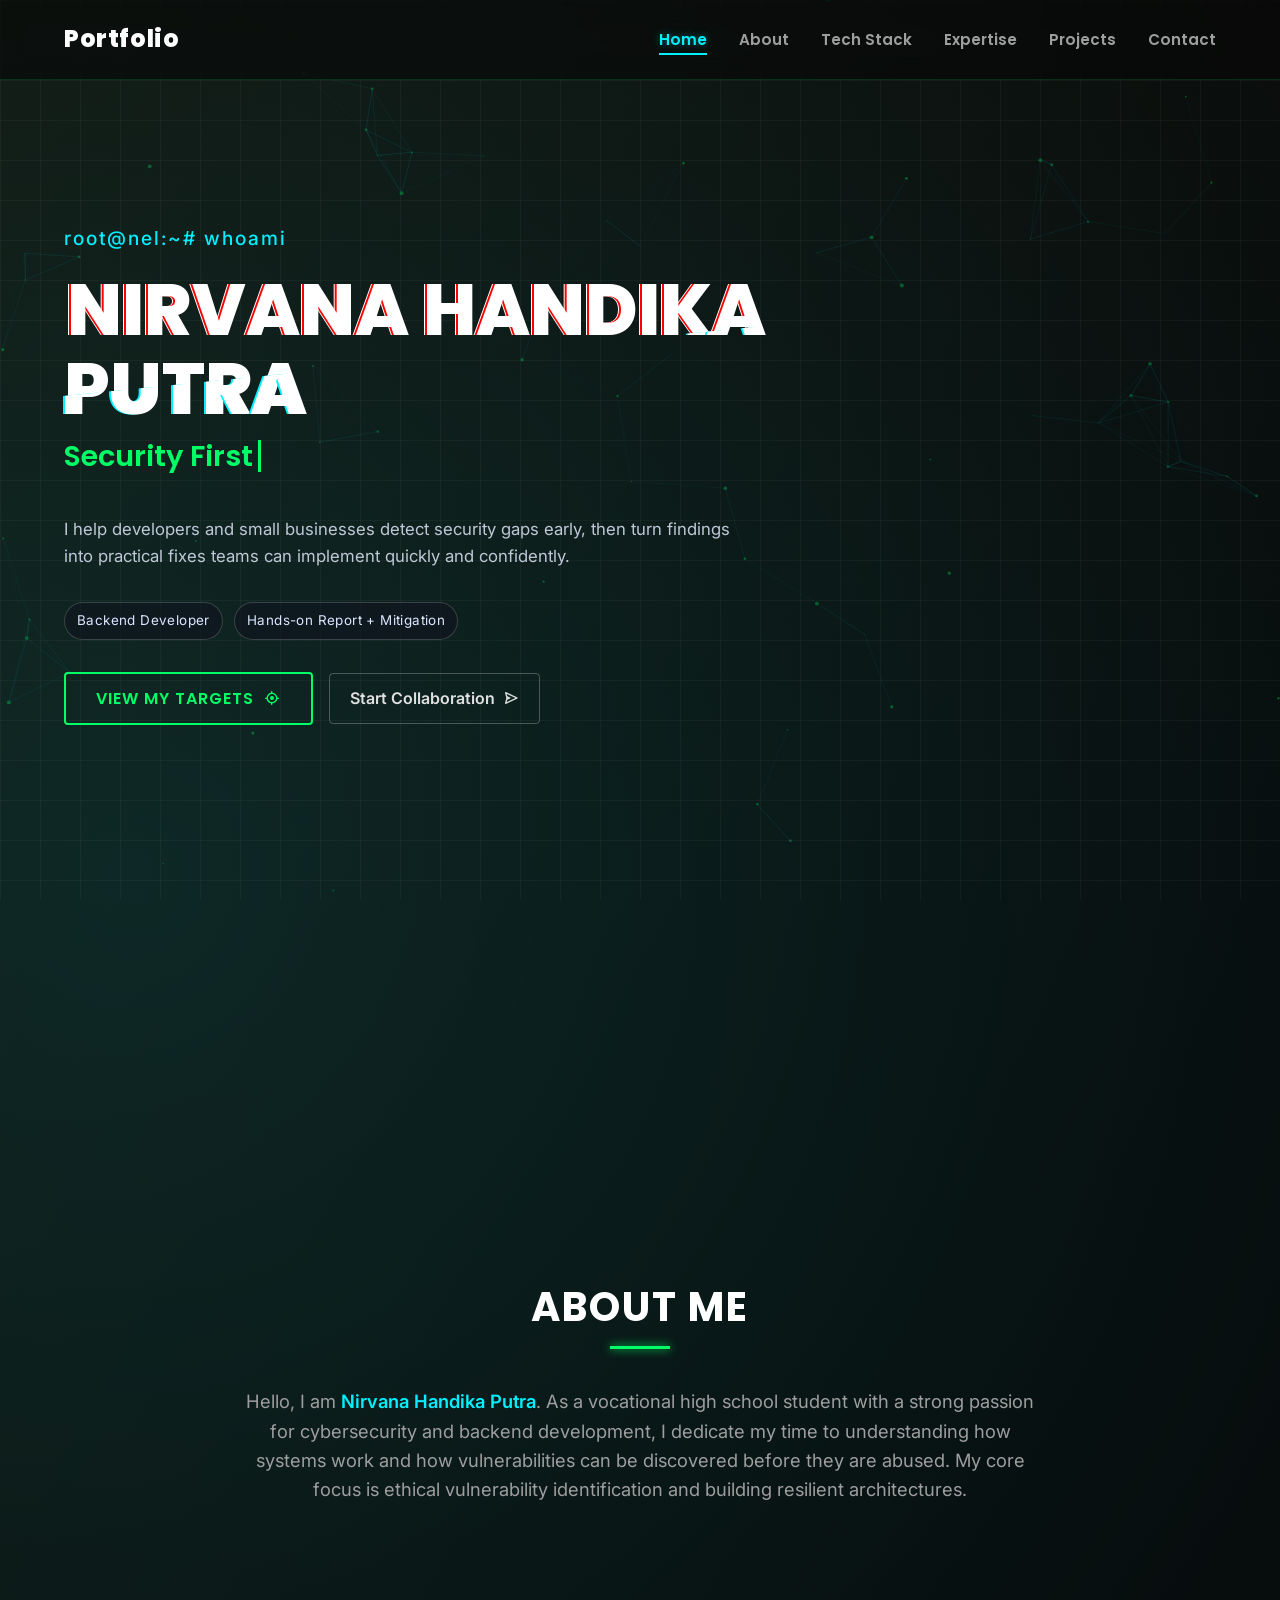
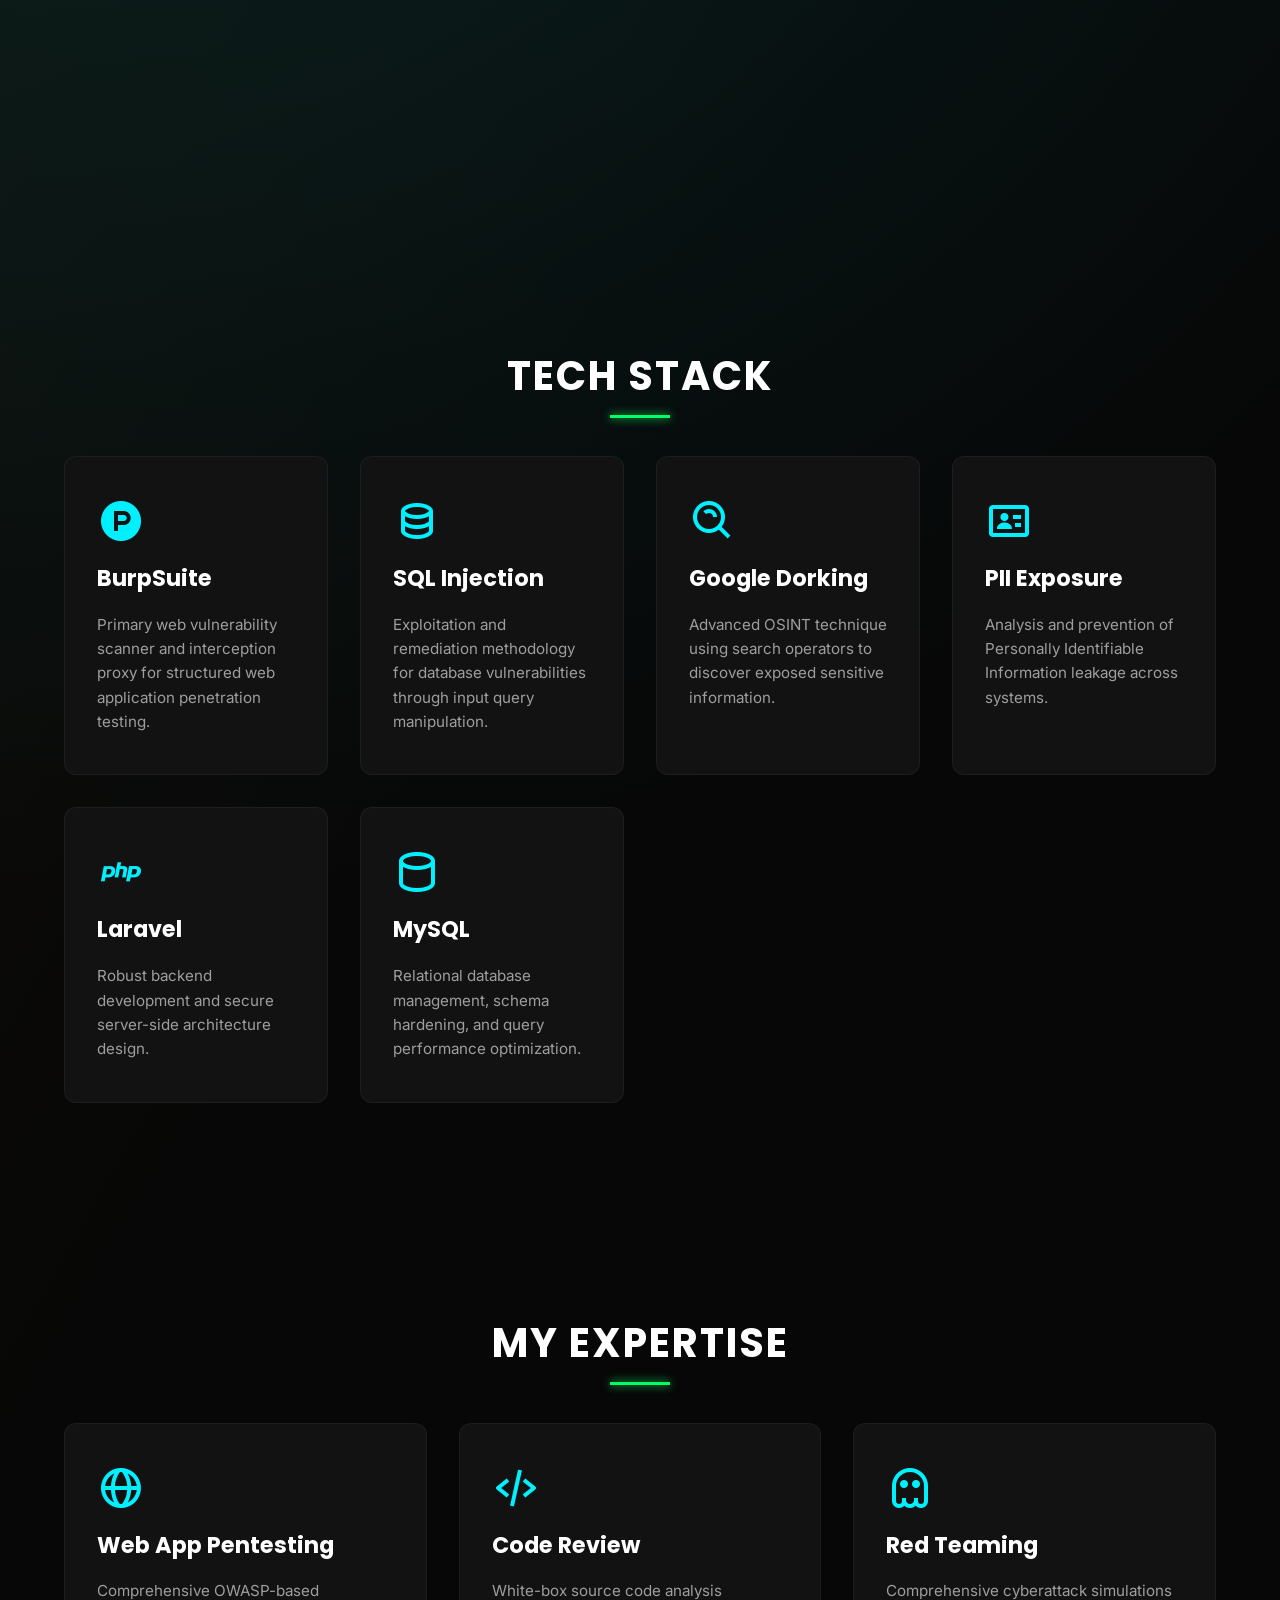
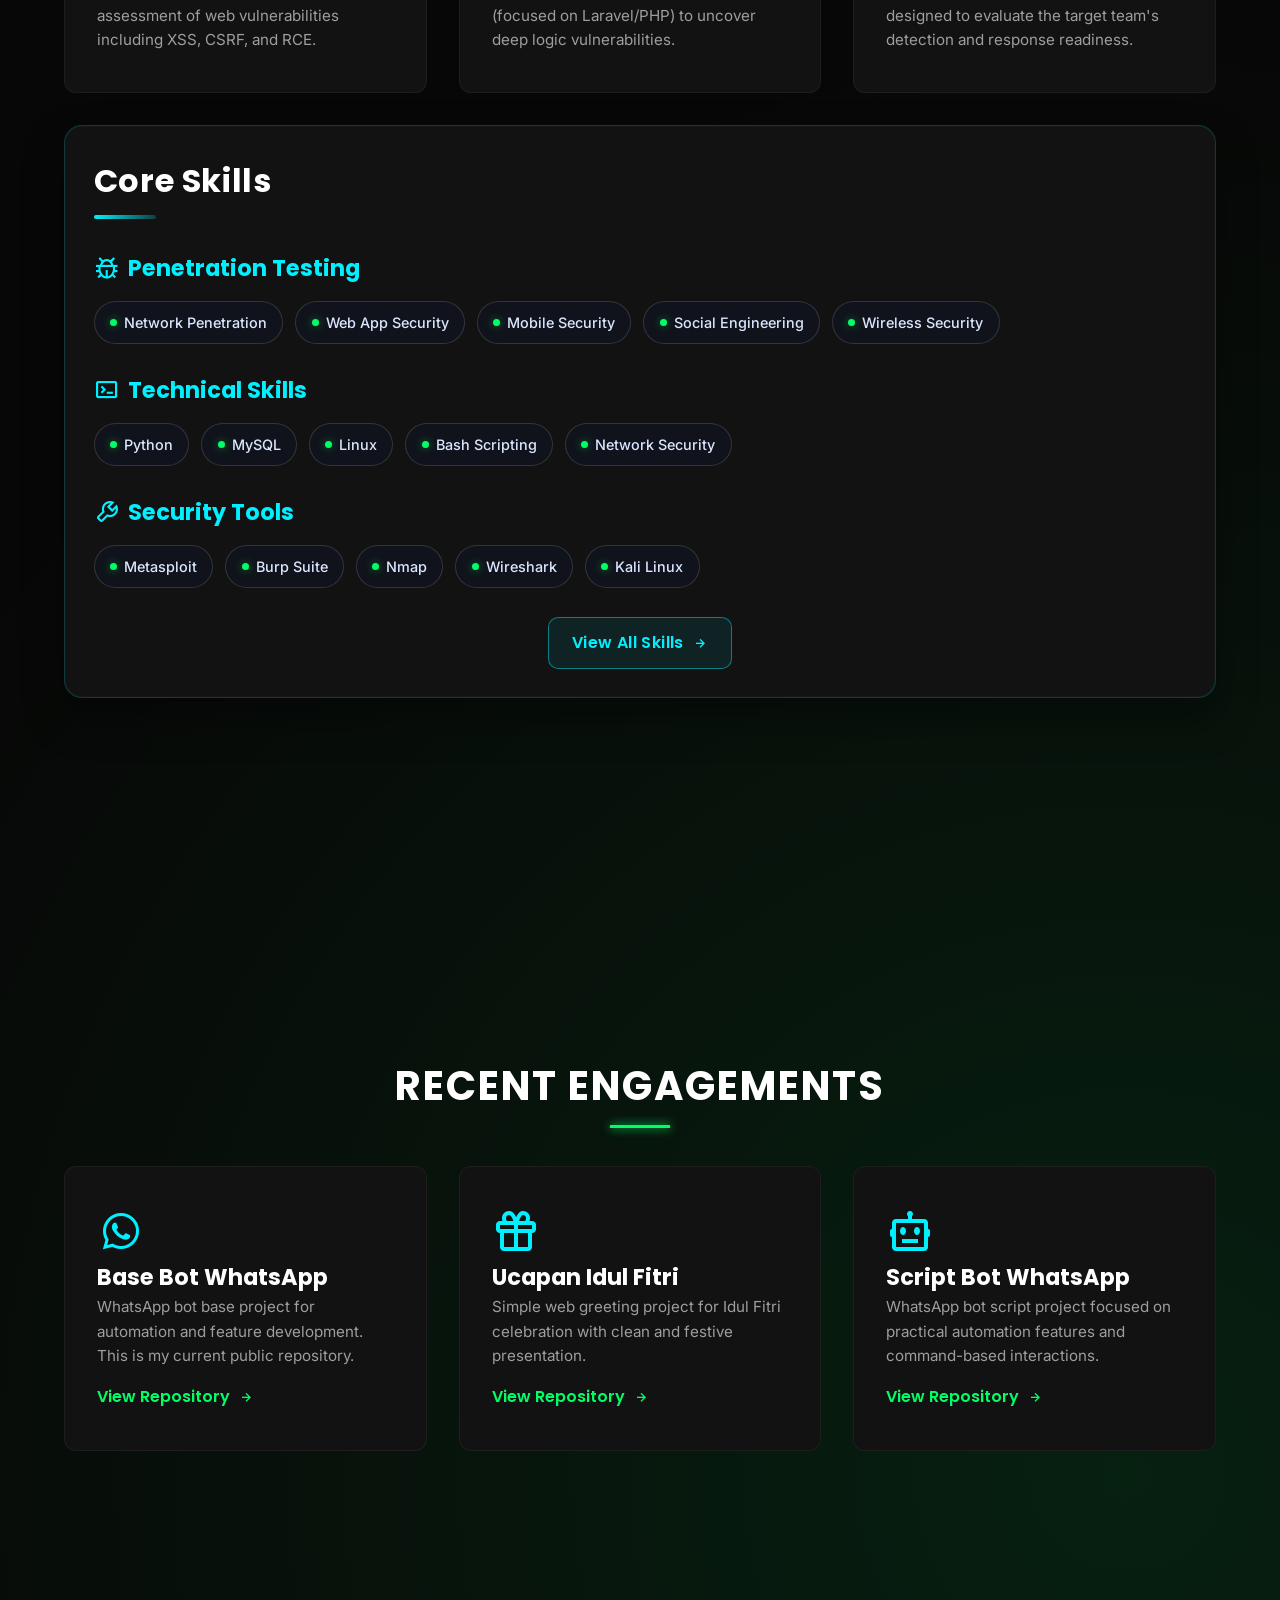
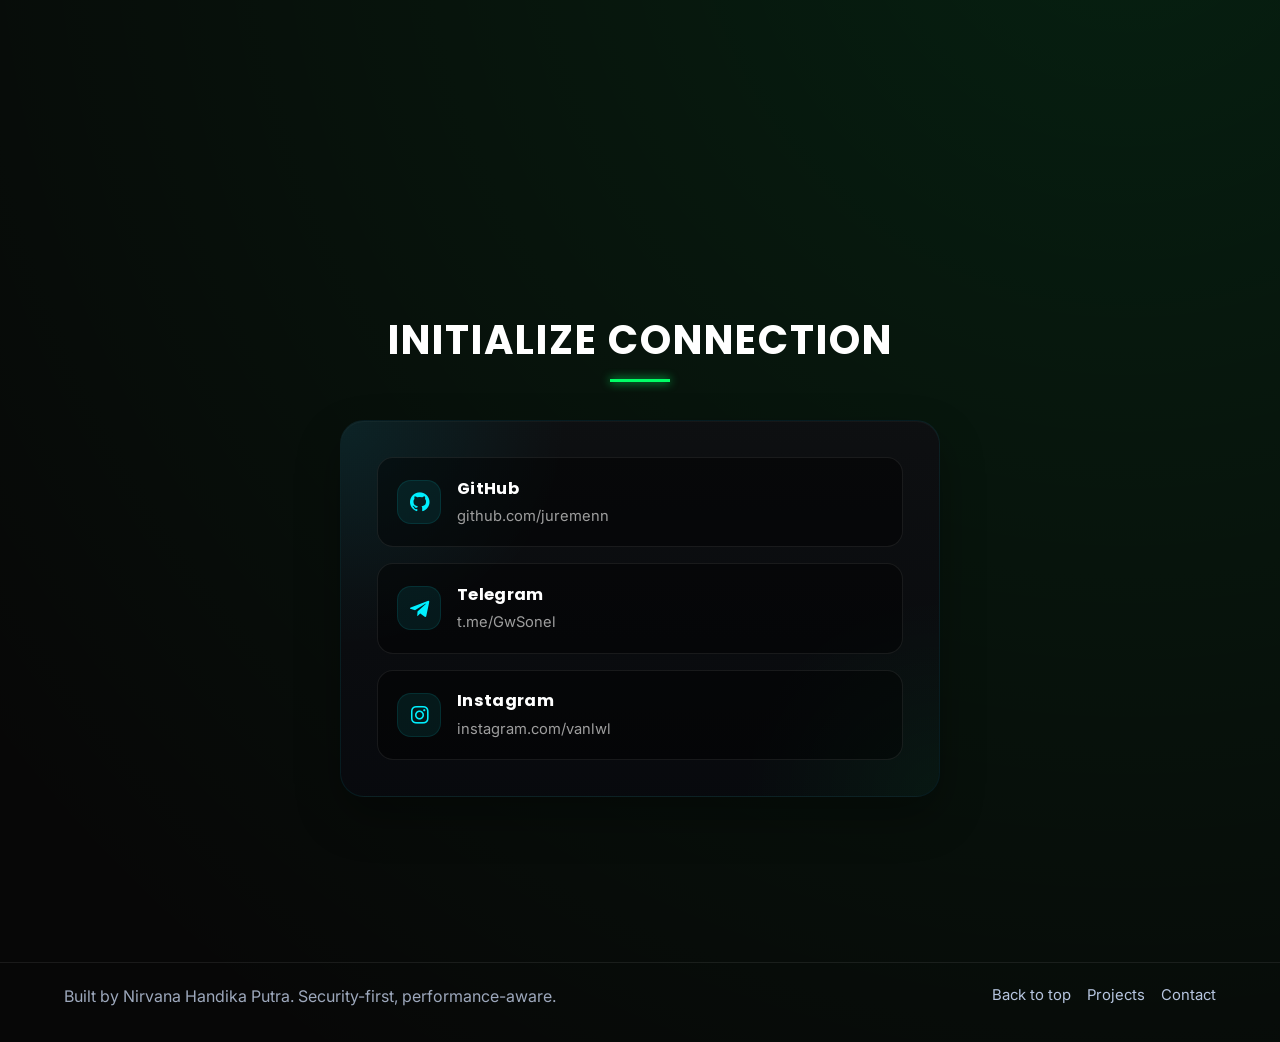
==== commit 451031e2: "#1" ====
--- a/home/index.html
+++ b/home/index.html
@@ -11,750 +11,7 @@
     
     <link href='https://unpkg.com/boxicons@2.1.4/css/boxicons.min.css' rel='stylesheet'>
 
-    <style>
-        /* === VARIABLES & BASE === */
-        :root {
-            --bg-dark: #070707;
-            --bg-card: #121212;
-            --bg-soft: #101520;
-            --neon-green: #00ff66;
-            --neon-cyan: #00f0ff;
-            --neon-orange: #ffb020;
-            --text-main: #e0e0e0;
-            --text-muted: #9e9e9e;
-            --font-heading: 'Poppins', sans-serif;
-            --font-body: 'Inter', sans-serif;
-            --nav-height: 80px;
-            --grid-line: rgba(255, 255, 255, 0.04);
-        }
-
-        * {
-            margin: 0;
-            padding: 0;
-            box-sizing: border-box;
-            scroll-behavior: auto; /* Handled by JS to preserve offset */
-        }
-
-        body {
-            background-color: var(--bg-dark);
-            color: var(--text-main);
-            font-family: var(--font-body);
-            overflow-x: hidden;
-            line-height: 1.6;
-            background-image:
-                radial-gradient(circle at 10% 15%, rgba(0, 240, 255, 0.12), transparent 32%),
-                radial-gradient(circle at 88% 80%, rgba(0, 255, 102, 0.1), transparent 30%),
-                linear-gradient(120deg, rgba(255, 176, 32, 0.05), transparent 40%);
-        }
-
-        body::before {
-            content: '';
-            position: fixed;
-            inset: 0;
-            pointer-events: none;
-            background-image:
-                linear-gradient(var(--grid-line) 1px, transparent 1px),
-                linear-gradient(90deg, var(--grid-line) 1px, transparent 1px);
-            background-size: 40px 40px;
-            z-index: -2;
-        }
-
-        /* === SCROLLBAR STYLING === */
-        html {
-            scrollbar-width: auto;
-            scrollbar-color: rgba(198, 206, 222, 0.95) rgba(8, 11, 18, 0.95);
-        }
-
-        ::-webkit-scrollbar {
-            width: 14px;
-            height: 14px;
-        }
-
-        ::-webkit-scrollbar-track {
-            background: linear-gradient(180deg, rgba(10, 14, 24, 0.98), rgba(7, 10, 18, 0.98));
-            border-left: 1px solid rgba(255, 255, 255, 0.08);
-        }
-
-        ::-webkit-scrollbar-thumb {
-            background: linear-gradient(180deg, rgba(224, 230, 242, 0.92), rgba(168, 177, 195, 0.92));
-            border-radius: 999px;
-            border: 3px solid rgba(8, 11, 18, 0.95);
-            box-shadow: inset 0 1px 1px rgba(255, 255, 255, 0.35), 0 0 0 1px rgba(255, 255, 255, 0.06);
-            transition: background 0.25s ease, box-shadow 0.25s ease, border-color 0.25s ease;
-        }
-
-        ::-webkit-scrollbar-thumb:hover {
-            background: linear-gradient(180deg, rgba(240, 245, 255, 0.96), rgba(182, 193, 214, 0.96));
-            border-color: rgba(7, 10, 18, 1);
-            box-shadow: inset 0 1px 1px rgba(255, 255, 255, 0.5), 0 0 12px rgba(180, 195, 220, 0.24);
-        }
-
-        ::-webkit-scrollbar-corner {
-            background: rgba(8, 11, 18, 0.95);
-        }
-
-        h1, h2, h3, h4, h5, h6 {
-            font-family: var(--font-heading);
-        }
-
-        /* === DYNAMIC BACKGROUND === */
-        canvas#particle-canvas {
-            position: fixed;
-            top: 0;
-            left: 0;
-            width: 100vw;
-            height: 100vh;
-            z-index: -1;
-            pointer-events: none;
-            opacity: 0.3;
-        }
-
-        /* === NAVBAR === */
-        header {
-            position: fixed;
-            top: 0;
-            width: 100%;
-            height: var(--nav-height);
-            background: rgba(7, 7, 7, 0.6);
-            backdrop-filter: blur(12px);
-            -webkit-backdrop-filter: blur(12px);
-            border-bottom: 1px solid rgba(0, 255, 102, 0.15);
-            z-index: 1000;
-            display: flex;
-            justify-content: space-between;
-            align-items: center;
-            padding: 0 5%;
-            transition: all 0.3s ease;
-        }
-
-        .logo {
-            font-family: var(--font-heading);
-            font-weight: 800;
-            font-size: 1.5rem;
-            color: #fff;
-            text-decoration: none;
-            letter-spacing: 0.6px;
-        }
-
-        .logo span {
-            color: var(--neon-green);
-        }
-
-        nav ul {
-            list-style: none;
-            display: flex;
-            gap: 2rem;
-        }
-
-        nav a {
-            color: var(--text-muted);
-            text-decoration: none;
-            font-family: var(--font-heading);
-            font-weight: 600;
-            font-size: 0.95rem;
-            transition: color 0.3s ease, text-shadow 0.3s ease;
-            position: relative;
-        }
-
-        nav a:hover, nav a.active {
-            color: var(--neon-cyan);
-            text-shadow: 0 0 8px rgba(0, 240, 255, 0.4);
-        }
-
-        nav a::after {
-            content: '';
-            position: absolute;
-            bottom: -5px;
-            left: 0;
-            width: 0;
-            height: 2px;
-            background: var(--neon-cyan);
-            transition: width 0.3s ease;
-        }
-
-        nav a:hover::after, nav a.active::after {
-            width: 100%;
-        }
-
-        .menu-toggle {
-            display: none;
-            cursor: pointer;
-            flex-direction: column;
-            gap: 5px;
-        }
-
-        .menu-toggle span {
-            display: block;
-            width: 25px;
-            height: 3px;
-            background: var(--neon-green);
-            transition: 0.3s;
-        }
-
-        /* === LAYOUT & SECTIONS === */
-        section {
-            min-height: 100vh;
-            padding: calc(var(--nav-height) + 4rem) 5% 4rem;
-            display: flex;
-            flex-direction: column;
-            justify-content: center;
-        }
-
-        .section-title {
-            font-size: 2.5rem;
-            font-weight: 700;
-            margin-bottom: 3rem;
-            text-align: center;
-            color: #fff;
-            position: relative;
-            align-self: center;
-            text-transform: uppercase;
-            letter-spacing: 2px;
-        }
-
-        .section-title::after {
-            content: '';
-            position: absolute;
-            bottom: -10px;
-            left: 50%;
-            transform: translateX(-50%);
-            width: 60px;
-            height: 3px;
-            background: var(--neon-green);
-            box-shadow: 0 0 10px var(--neon-green);
-        }
-
-        /* === HERO SECTION === */
-        #home {
-            align-items: flex-start;
-        }
-
-        .hero-shell {
-            max-width: 950px;
-            width: 100%;
-        }
-
-        .hero-greeting {
-            color: var(--neon-cyan);
-            font-weight: 500;
-            font-size: 1.2rem;
-            margin-bottom: 1rem;
-            letter-spacing: 2px;
-        }
-
-        .glitch-wrapper {
-            position: relative;
-        }
-
-        .glitch {
-            font-size: 4.5rem;
-            font-weight: 800;
-            color: #fff;
-            text-transform: uppercase;
-            position: relative;
-            line-height: 1.1;
-            margin-bottom: 0.5rem;
-        }
-
-        .glitch::before, .glitch::after {
-            content: attr(data-text);
-            position: absolute;
-            top: 0;
-            left: 0;
-            width: 100%;
-            height: 100%;
-            background: transparent;
-        }
-
-        .glitch::before {
-            left: 3px;
-            text-shadow: -2px 0 red;
-            clip-path: polygon(0 0, 100% 0, 100% 45%, 0 45%);
-            animation: glitch-anim 2.5s infinite linear alternate-reverse;
-        }
-
-        .glitch::after {
-            left: -3px;
-            text-shadow: -2px 0 var(--neon-cyan);
-            clip-path: polygon(0 80%, 100% 20%, 100% 100%, 0 100%);
-            animation: glitch-anim2 3s infinite linear alternate-reverse;
-        }
-
-        @keyframes glitch-anim {
-            0% { clip-path: inset(20% 0 80% 0); }
-            20% { clip-path: inset(60% 0 10% 0); }
-            40% { clip-path: inset(40% 0 50% 0); }
-            60% { clip-path: inset(80% 0 5% 0); }
-            80% { clip-path: inset(10% 0 70% 0); }
-            100% { clip-path: inset(30% 0 20% 0); }
-        }
-
-        @keyframes glitch-anim2 {
-            0% { clip-path: inset(15% 0 55% 0); }
-            20% { clip-path: inset(30% 0 20% 0); }
-            40% { clip-path: inset(80% 0 5% 0); }
-            60% { clip-path: inset(10% 0 60% 0); }
-            80% { clip-path: inset(50% 0 30% 0); }
-            100% { clip-path: inset(5% 0 80% 0); }
-        }
-
-        .typing-container {
-            font-size: 1.8rem;
-            font-family: var(--font-heading);
-            font-weight: 600;
-            color: var(--neon-green);
-            height: 2.5rem;
-            margin-bottom: 2.5rem;
-            display: flex;
-            align-items: center;
-        }
-
-        .cursor {
-            display: inline-block;
-            width: 3px;
-            height: 2rem;
-            background-color: var(--neon-green);
-            margin-left: 5px;
-            animation: blink 0.8s infinite;
-        }
-
-        @keyframes blink { 0%, 100% { opacity: 1; } 50% { opacity: 0; } }
-
-        .cta-btn {
-            display: inline-flex;
-            align-items: center;
-            gap: 10px;
-            padding: 12px 30px;
-            background: transparent;
-            color: var(--neon-green);
-            font-family: var(--font-heading);
-            font-weight: 600;
-            text-decoration: none;
-            border: 2px solid var(--neon-green);
-            border-radius: 4px;
-            text-transform: uppercase;
-            letter-spacing: 1px;
-            transition: all 0.3s ease;
-            position: relative;
-            overflow: hidden;
-            z-index: 1;
-        }
-
-        .cta-btn::before {
-            content: '';
-            position: absolute;
-            top: 0;
-            left: -100%;
-            width: 100%;
-            height: 100%;
-            background: rgba(0, 255, 102, 0.15);
-            transition: left 0.3s ease;
-            z-index: -1;
-        }
-
-        .cta-btn:hover::before { left: 0; }
-        .cta-btn:hover {
-            box-shadow: 0 0 20px rgba(0, 255, 102, 0.4);
-            text-shadow: 0 0 5px rgba(0, 255, 102, 0.5);
-            transform: translateY(-3px);
-        }
-
-        .hero-description {
-            max-width: 680px;
-            font-size: 1.05rem;
-            color: #c0c8d8;
-            margin-bottom: 2rem;
-        }
-
-        .hero-actions {
-            display: flex;
-            align-items: center;
-            flex-wrap: wrap;
-            gap: 1rem;
-            margin-bottom: 2rem;
-        }
-
-        .ghost-btn {
-            display: inline-flex;
-            align-items: center;
-            gap: 8px;
-            padding: 12px 20px;
-            color: var(--text-main);
-            border: 1px solid rgba(255, 255, 255, 0.25);
-            border-radius: 4px;
-            text-decoration: none;
-            font-weight: 600;
-            transition: all 0.3s ease;
-        }
-
-        .ghost-btn:hover {
-            border-color: var(--neon-cyan);
-            color: var(--neon-cyan);
-            transform: translateY(-2px);
-        }
-
-        .hero-tags {
-            display: flex;
-            flex-wrap: wrap;
-            gap: 0.7rem;
-            margin-bottom: 2rem;
-        }
-
-        .hero-tag {
-            border: 1px solid rgba(255, 255, 255, 0.18);
-            background: rgba(16, 21, 32, 0.65);
-            color: #dbe6ff;
-            font-size: 0.84rem;
-            padding: 0.45rem 0.75rem;
-            border-radius: 999px;
-            letter-spacing: 0.4px;
-        }
-
-        /* === ABOUT === */
-        .about-content {
-            max-width: 800px;
-            margin: 0 auto;
-            text-align: center;
-            font-size: 1.15rem;
-            color: var(--text-muted);
-        }
-
-        .about-content span {
-            color: var(--neon-cyan);
-            font-weight: 600;
-        }
-
-        /* === GRID & CARDS (Tech, Expertise, Projects) === */
-        .grid-container {
-            display: grid;
-            grid-template-columns: repeat(auto-fit, minmax(280px, 1fr));
-            gap: 2rem;
-            width: 100%;
-            max-width: 1200px;
-            margin: 0 auto;
-        }
-
-        .card {
-            background: var(--bg-card);
-            border: 1px solid rgba(255, 255, 255, 0.05);
-            border-radius: 12px;
-            padding: 2.5rem 2rem;
-            transition: border-color 0.3s ease, box-shadow 0.3s ease;
-            transform-style: preserve-3d;
-            position: relative;
-            display: flex;
-            flex-direction: column;
-            gap: 1rem;
-        }
-
-        .card:hover {
-            border-color: rgba(0, 240, 255, 0.4);
-            box-shadow: 0 10px 30px -10px rgba(0, 240, 255, 0.15);
-            z-index: 10;
-        }
-
-        .card-icon {
-            font-size: 3rem;
-            color: var(--neon-cyan);
-            transform: translateZ(40px);
-            transition: color 0.3s ease;
-        }
-
-        .card:hover .card-icon { color: var(--neon-green); }
-
-        .card h3 {
-            font-size: 1.4rem;
-            color: #fff;
-            transform: translateZ(30px);
-        }
-
-        .card p {
-            color: var(--text-muted);
-            font-size: 0.95rem;
-            transform: translateZ(20px);
-        }
-
-        .tech-grid { grid-template-columns: repeat(auto-fit, minmax(220px, 1fr)); }
-
-        .project-link {
-            margin-top: auto;
-            display: inline-flex;
-            align-items: center;
-            gap: 8px;
-            color: var(--neon-green);
-            text-decoration: none;
-            font-weight: 600;
-            transform: translateZ(20px);
-            transition: gap 0.3s ease;
-            font-family: var(--font-heading);
-        }
-
-        .project-link:hover {
-            gap: 15px;
-            text-shadow: 0 0 8px rgba(0, 255, 102, 0.4);
-        }
-
-        /* === CONTACT === */
-        #contact {
-            align-items: center;
-        }
-
-        .contact-container {
-            width: 100%;
-            max-width: 600px;
-            margin: 0 auto;
-            display: flex;
-            flex-direction: column;
-            align-items: center;
-            justify-content: center;
-            gap: 2rem;
-            padding: 2.25rem;
-            border-radius: 24px;
-            background: linear-gradient(180deg, rgba(14, 16, 18, 0.96), rgba(8, 10, 14, 0.96));
-            border: 1px solid rgba(0, 240, 255, 0.08);
-            box-shadow: 0 20px 45px rgba(0, 0, 0, 0.32), inset 0 1px 0 rgba(255, 255, 255, 0.03);
-            position: relative;
-            overflow: hidden;
-        }
-
-        .contact-container::before {
-            content: '';
-            position: absolute;
-            inset: 0;
-            background: radial-gradient(circle at top left, rgba(0, 240, 255, 0.09), transparent 32%), radial-gradient(circle at bottom right, rgba(0, 255, 102, 0.06), transparent 28%);
-            pointer-events: none;
-        }
-
-        .contact-title {
-            position: relative;
-            z-index: 1;
-        }
-
-        .social-links {
-            position: relative;
-            z-index: 1;
-            width: 100%;
-            list-style: none;
-            display: grid;
-            grid-template-columns: 1fr;
-            gap: 1rem;
-            margin: 0;
-            padding: 0;
-        }
-
-        .social-card {
-            display: flex;
-            align-items: center;
-            gap: 1rem;
-            width: 100%;
-            padding: 1.1rem 1.2rem;
-            border-radius: 16px;
-            background: rgba(0, 0, 0, 0.44);
-            border: 1px solid rgba(255, 255, 255, 0.08);
-            text-decoration: none;
-            color: var(--text-main);
-            transition: transform 0.25s ease, box-shadow 0.25s ease, border-color 0.25s ease, background 0.25s ease;
-        }
-
-        .social-card:hover,
-        .social-card:focus-visible {
-            transform: translateY(-3px) scale(1.01);
-            border-color: rgba(0, 240, 255, 0.55);
-            background: rgba(4, 14, 19, 0.9);
-            box-shadow: 0 0 0 1px rgba(0, 240, 255, 0.18), 0 0 22px rgba(0, 240, 255, 0.16), 0 0 36px rgba(0, 255, 102, 0.08);
-        }
-
-        .social-icon {
-            width: 44px;
-            height: 44px;
-            flex: 0 0 44px;
-            display: grid;
-            place-items: center;
-            border-radius: 14px;
-            background: rgba(0, 240, 255, 0.08);
-            color: var(--neon-cyan);
-            font-size: 1.45rem;
-            box-shadow: inset 0 0 0 1px rgba(0, 240, 255, 0.1);
-            transition: transform 0.25s ease, color 0.25s ease, background 0.25s ease;
-        }
-
-        .social-card:hover .social-icon,
-        .social-card:focus-visible .social-icon {
-            transform: scale(1.08);
-            color: #ffffff;
-            background: rgba(0, 240, 255, 0.18);
-        }
-
-        .social-copy {
-            display: flex;
-            flex-direction: column;
-            gap: 0.2rem;
-            min-width: 0;
-        }
-
-        .social-name {
-            font-family: var(--font-heading);
-            font-weight: 700;
-            font-size: 1.03rem;
-            color: #ffffff;
-            letter-spacing: 0.3px;
-        }
-
-        .social-url {
-            color: var(--text-muted);
-            font-size: 0.92rem;
-            word-break: break-word;
-            transition: color 0.25s ease;
-        }
-
-        .social-card:hover .social-url,
-        .social-card:focus-visible .social-url {
-            color: var(--neon-cyan);
-        }
-
-        footer {
-            border-top: 1px solid rgba(255, 255, 255, 0.08);
-            padding: 1.3rem 5% 2rem;
-            color: #9da8bc;
-            display: flex;
-            justify-content: space-between;
-            flex-wrap: wrap;
-            gap: 0.8rem;
-        }
-
-        .footer-links {
-            display: flex;
-            gap: 1rem;
-        }
-
-        .footer-links a {
-            color: #b6c5df;
-            text-decoration: none;
-            font-size: 0.93rem;
-        }
-
-        .footer-links a:hover {
-            color: var(--neon-cyan);
-        }
-
-        /* === SCROLL REVEAL ANIMATION === */
-        .reveal {
-            opacity: 0;
-            transform: translateY(60px) scale(0.95);
-            filter: blur(8px);
-            transition: all 0.8s cubic-bezier(0.5, 0, 0, 1);
-        }
-
-        .reveal.active {
-            opacity: 1;
-            transform: translateY(0) scale(1);
-            filter: blur(0);
-        }
-
-        /* === RESPONSIVE === */
-        @media (max-width: 900px) {
-            .glitch { font-size: 3.5rem; }
-        }
-
-        @media (min-width: 769px) and (max-width: 1024px) {
-            .contact-container {
-                max-width: 760px;
-            }
-
-            .social-links {
-                grid-template-columns: repeat(2, minmax(0, 1fr));
-            }
-
-            .social-card:last-child {
-                grid-column: 1 / -1;
-                justify-self: center;
-                max-width: 360px;
-            }
-        }
-
-        @media (max-width: 768px) {
-            .menu-toggle { display: flex; }
-            nav ul {
-                position: absolute;
-                top: var(--nav-height);
-                right: -100%;
-                left: auto;
-                flex-direction: column;
-                background: rgba(7, 7, 7, 0.95);
-                width: 100%;
-                text-align: center;
-                padding: 2rem 0;
-                transition: 0.3s;
-                border-bottom: 1px solid rgba(0, 255, 102, 0.15);
-            }
-            nav ul.active { right: 0; }
-            .glitch { font-size: 2.8rem; }
-            .typing-container { font-size: 1.4rem; }
-            section { padding: calc(var(--nav-height) + 2rem) 5% 3rem; }
-            .hero-actions { flex-direction: column; align-items: flex-start; }
-            footer { flex-direction: column; }
-            .contact-container {
-                max-width: 100%;
-                padding: 1.5rem;
-                gap: 1.25rem;
-            }
-
-            .social-links {
-                grid-template-columns: 1fr;
-                gap: 0.85rem;
-            }
-
-            .social-card {
-                padding: 0.95rem 1rem;
-                width: 100%;
-            }
-
-            .social-icon {
-                width: 40px;
-                height: 40px;
-                flex-basis: 40px;
-                font-size: 1.2rem;
-            }
-
-            .social-name {
-                font-size: 0.98rem;
-            }
-
-            .social-url {
-                font-size: 0.86rem;
-            }
-        }
-
-        @media (max-width: 480px) {
-            .section-title {
-                font-size: 1.85rem;
-                letter-spacing: 1px;
-            }
-
-            .contact-container {
-                padding: 1.1rem;
-                border-radius: 18px;
-                gap: 1rem;
-            }
-
-            .social-card {
-                padding: 0.85rem 0.9rem;
-                gap: 0.8rem;
-            }
-
-            .social-copy {
-                gap: 0.12rem;
-            }
-
-            .social-name {
-                font-size: 0.94rem;
-            }
-
-            .social-url {
-                font-size: 0.82rem;
-            }
-        }
-    </style>
+        <link rel="stylesheet" href="./css/style.css">
 </head>
 <body>
 
@@ -864,6 +121,44 @@
                 <p>Comprehensive cyberattack simulations designed to evaluate the target team's detection and response readiness.</p>
             </div>
         </div>
+        <div class="expertise-skills-shell reveal">
+            <h3 class="expertise-skills-title">Core Skills</h3>
+            <div class="expertise-skill-groups">
+                <div class="expertise-skill-group">
+                    <h4 class="expertise-skill-group-title"><i class='bx bx-bug'></i> Penetration Testing</h4>
+                    <ul class="expertise-skill-list" aria-label="Penetration testing skills">
+                        <li class="expertise-skill-item">Network Penetration</li>
+                        <li class="expertise-skill-item">Web App Security</li>
+                        <li class="expertise-skill-item">Mobile Security</li>
+                        <li class="expertise-skill-item">Social Engineering</li>
+                        <li class="expertise-skill-item">Wireless Security</li>
+                    </ul>
+                </div>
+                <div class="expertise-skill-group">
+                    <h4 class="expertise-skill-group-title"><i class='bx bx-terminal'></i> Technical Skills</h4>
+                    <ul class="expertise-skill-list" aria-label="Technical skills">
+                        <li class="expertise-skill-item">Python</li>
+                        <li class="expertise-skill-item">MySQL</li>
+                        <li class="expertise-skill-item">Linux</li>
+                        <li class="expertise-skill-item">Bash Scripting</li>
+                        <li class="expertise-skill-item">Network Security</li>
+                    </ul>
+                </div>
+                <div class="expertise-skill-group">
+                    <h4 class="expertise-skill-group-title"><i class='bx bx-wrench'></i> Security Tools</h4>
+                    <ul class="expertise-skill-list" aria-label="Security tools">
+                        <li class="expertise-skill-item">Metasploit</li>
+                        <li class="expertise-skill-item">Burp Suite</li>
+                        <li class="expertise-skill-item">Nmap</li>
+                        <li class="expertise-skill-item">Wireshark</li>
+                        <li class="expertise-skill-item">Kali Linux</li>
+                    </ul>
+                </div>
+            </div>
+            <div class="expertise-skills-actions">
+                <a class="expertise-skills-link" href="/skills">View All Skills <i class='bx bx-right-arrow-alt'></i></a>
+            </div>
+        </div>
     </section>
 
     <section id="projects">
@@ -871,27 +166,27 @@
         <div class="grid-container">
             <div class="card reveal tilt-card project-card">
                 <div>
-                    <i class='bx bx-radar card-icon'></i>
-                    <h3>Vulnerability Scanner</h3>
-                    <p>Automation script for initial target server reconnaissance to detect open ports/services and common vulnerability patterns.</p>
-                </div>
-                <a href="#" class="project-link">View Repository <i class='bx bx-right-arrow-alt'></i></a>
+                    <i class='bx bxl-whatsapp card-icon'></i>
+                    <h3>Base Bot WhatsApp</h3>
+                    <p>WhatsApp bot base project for automation and feature development. This is my current public repository.</p>
+                </div>
+                <a href="https://github.com/juremenn/BaseBotWhatsApp" class="project-link" target="_blank" rel="noopener noreferrer">View Repository <i class='bx bx-right-arrow-alt'></i></a>
             </div>
             <div class="card reveal tilt-card project-card">
                 <div>
-                    <i class='bx bx-flag card-icon'></i>
-                    <h3>CTF Writeups</h3>
-                    <p>A curated collection of solutions and exploitation methodologies from web and pwn Capture The Flag competitions.</p>
-                </div>
-                <a href="#" class="project-link">Read Writeups <i class='bx bx-right-arrow-alt'></i></a>
+                    <i class='bx bx-gift card-icon'></i>
+                    <h3>Ucapan Idul Fitri</h3>
+                    <p>Simple web greeting project for Idul Fitri celebration with clean and festive presentation.</p>
+                </div>
+                <a href="https://github.com/sonelstore/idul-fitri" class="project-link" target="_blank" rel="noopener noreferrer">View Repository <i class='bx bx-right-arrow-alt'></i></a>
             </div>
             <div class="card reveal tilt-card project-card">
                 <div>
-                    <i class='bx bx-file card-icon'></i>
-                    <h3>Security Audit Report</h3>
-                    <p>Professional security audit report format detailing vulnerabilities, CVSS scoring, proof of concept (PoC), and mitigation guidance.</p>
-                </div>
-                <a href="#" class="project-link">Download Sample <i class='bx bx-right-arrow-alt'></i></a>
+                    <i class='bx bx-bot card-icon'></i>
+                    <h3>Script Bot WhatsApp</h3>
+                    <p>WhatsApp bot script project focused on practical automation features and command-based interactions.</p>
+                </div>
+                <a href="https://github.com/sonelstore/sc-sonel" class="project-link" target="_blank" rel="noopener noreferrer">View Repository <i class='bx bx-right-arrow-alt'></i></a>
             </div>
         </div>
     </section>
@@ -940,175 +235,6 @@
         </div>
     </footer>
 
-    <script>
-        // 1. DYNAMIC BACKGROUND (Particle Network)
-        const canvas = document.getElementById('particle-canvas');
-        const ctx = canvas.getContext('2d');
-        let particles = [];
-
-        function resizeCanvas() {
-            canvas.width = window.innerWidth;
-            canvas.height = window.innerHeight;
-        }
-        window.addEventListener('resize', resizeCanvas);
-        resizeCanvas();
-
-        class Particle {
-            constructor() {
-                this.x = Math.random() * canvas.width;
-                this.y = Math.random() * canvas.height;
-                this.vx = (Math.random() - 0.5) * 0.5;
-                this.vy = (Math.random() - 0.5) * 0.5;
-                this.radius = Math.random() * 2;
-            }
-            update() {
-                this.x += this.vx;
-                this.y += this.vy;
-                if (this.x < 0 || this.x > canvas.width) this.vx *= -1;
-                if (this.y < 0 || this.y > canvas.height) this.vy *= -1;
-            }
-            draw() {
-                ctx.beginPath();
-                ctx.arc(this.x, this.y, this.radius, 0, Math.PI * 2);
-                ctx.fillStyle = '#00ff66';
-                ctx.fill();
-            }
-        }
-
-        for (let i = 0; i < 70; i++) particles.push(new Particle());
-
-        function animateCanvas() {
-            ctx.clearRect(0, 0, canvas.width, canvas.height);
-            particles.forEach((p, index) => {
-                p.update();
-                p.draw();
-                // Connect particles
-                for (let j = index + 1; j < particles.length; j++) {
-                    const dx = p.x - particles[j].x;
-                    const dy = p.y - particles[j].y;
-                    const distance = Math.sqrt(dx * dx + dy * dy);
-                    if (distance < 120) {
-                        ctx.beginPath();
-                        ctx.strokeStyle = `rgba(0, 240, 255, ${1 - distance/120})`;
-                        ctx.lineWidth = 0.5;
-                        ctx.moveTo(p.x, p.y);
-                        ctx.lineTo(particles[j].x, particles[j].y);
-                        ctx.stroke();
-                    }
-                }
-            });
-            requestAnimationFrame(animateCanvas);
-        }
-        animateCanvas();
-
-        // 2. TYPING EFFECT
-        const texts = ["Security First", "Bug Hunter",];
-        let count = 0;
-        let index = 0;
-        let isDeleting = false;
-        const typingElement = document.querySelector('.typing');
-
-        function type() {
-            const currentText = texts[count % texts.length];
-            typingElement.textContent = isDeleting 
-                ? currentText.substring(0, index--) 
-                : currentText.substring(0, index++);
-
-            let typeSpeed = isDeleting ? 50 : 100;
-
-            if (!isDeleting && index === currentText.length + 1) {
-                typeSpeed = 2000;
-                isDeleting = true;
-            } else if (isDeleting && index === 0) {
-                isDeleting = false;
-                count++;
-                typeSpeed = 500;
-            }
-            setTimeout(type, typeSpeed);
-        }
-        setTimeout(type, 1000);
-
-        // 3. 3D CARD TILT EFFECT
-        const cards = document.querySelectorAll('.tilt-card');
-        cards.forEach(card => {
-            card.addEventListener('mousemove', e => {
-                const rect = card.getBoundingClientRect();
-                const x = e.clientX - rect.left;
-                const y = e.clientY - rect.top;
-                const centerX = rect.width / 2;
-                const centerY = rect.height / 2;
-                
-                // Smoother rotation
-                const rotateX = ((y - centerY) / centerY) * -8;
-                const rotateY = ((x - centerX) / centerX) * 8;
-                
-                card.style.transform = `perspective(1000px) rotateX(${rotateX}deg) rotateY(${rotateY}deg) scale3d(1.02, 1.02, 1.02)`;
-            });
-
-            card.addEventListener('mouseleave', () => {
-                card.style.transform = `perspective(1000px) rotateX(0deg) rotateY(0deg) scale3d(1, 1, 1)`;
-            });
-        });
-
-        // 4. SMOOTH SCROLL WITH OFFSET & ACTIVE LINKS
-        const navLinks = document.querySelectorAll('a[data-target]');
-        const navHeight = document.querySelector('header').offsetHeight;
-
-        navLinks.forEach(link => {
-            link.addEventListener('click', e => {
-                e.preventDefault();
-                const targetId = link.getAttribute('data-target');
-                const targetSection = document.getElementById(targetId);
-                
-                window.scrollTo({
-                    top: targetSection.offsetTop - navHeight + 5,
-                    behavior: 'smooth'
-                });
-
-                // Close mobile menu
-                document.getElementById('nav-menu').classList.remove('active');
-            });
-        });
-
-        // 5. INTERSECTION OBSERVER (Scroll Reveal & Nav Highlight)
-        const sections = document.querySelectorAll('section');
-        const reveals = document.querySelectorAll('.reveal');
-
-        const observerOptions = {
-            root: null,
-            rootMargin: `-${navHeight}px 0px 0px 0px`,
-            threshold: 0.2
-        };
-
-        const observer = new IntersectionObserver((entries) => {
-            entries.forEach(entry => {
-                // Handle Scroll Reveal
-                if (entry.isIntersecting && entry.target.classList.contains('reveal')) {
-                    entry.target.classList.add('active');
-                }
-                
-                // Handle Active Nav
-                if (entry.isIntersecting && entry.target.tagName.toLowerCase() === 'section') {
-                    const id = entry.target.getAttribute('id');
-                    document.querySelectorAll('nav a').forEach(a => {
-                        a.classList.remove('active');
-                        if (a.getAttribute('data-target') === id) {
-                            a.classList.add('active');
-                        }
-                    });
-                }
-            });
-        }, observerOptions);
-
-        sections.forEach(sec => observer.observe(sec));
-        reveals.forEach(rev => observer.observe(rev));
-
-        // 6. MOBILE MENU TOGGLE
-        const menuToggle = document.getElementById('mobile-menu');
-        const navMenu = document.getElementById('nav-menu');
-        menuToggle.addEventListener('click', () => {
-            navMenu.classList.toggle('active');
-        });
-    </script>
+        <script src="./js/main.js"></script>
 </body>
-</html>+</html>
--- a/home/css/style.css
+++ b/home/css/style.css
@@ -0,0 +1,894 @@
+/* === VARIABLES & BASE === */
+        :root {
+            --bg-dark: #070707;
+            --bg-card: #121212;
+            --bg-soft: #101520;
+            --neon-green: #00ff66;
+            --neon-cyan: #00f0ff;
+            --neon-orange: #ffb020;
+            --text-main: #e0e0e0;
+            --text-muted: #9e9e9e;
+            --font-heading: 'Poppins', sans-serif;
+            --font-body: 'Inter', sans-serif;
+            --nav-height: 80px;
+            --grid-line: rgba(255, 255, 255, 0.04);
+        }
+
+        * {
+            margin: 0;
+            padding: 0;
+            box-sizing: border-box;
+            scroll-behavior: auto; /* Handled by JS to preserve offset */
+        }
+
+        body {
+            background-color: var(--bg-dark);
+            color: var(--text-main);
+            font-family: var(--font-body);
+            overflow-x: hidden;
+            line-height: 1.6;
+            background-image:
+                radial-gradient(circle at 10% 15%, rgba(0, 240, 255, 0.12), transparent 32%),
+                radial-gradient(circle at 88% 80%, rgba(0, 255, 102, 0.1), transparent 30%),
+                linear-gradient(120deg, rgba(255, 176, 32, 0.05), transparent 40%);
+        }
+
+        body::before {
+            content: '';
+            position: fixed;
+            inset: 0;
+            pointer-events: none;
+            background-image:
+                linear-gradient(var(--grid-line) 1px, transparent 1px),
+                linear-gradient(90deg, var(--grid-line) 1px, transparent 1px);
+            background-size: 40px 40px;
+            z-index: -2;
+        }
+
+        /* === SCROLLBAR STYLING === */
+        html {
+            scrollbar-width: auto;
+            scrollbar-color: rgba(198, 206, 222, 0.95) rgba(8, 11, 18, 0.95);
+        }
+
+        ::-webkit-scrollbar {
+            width: 14px;
+            height: 14px;
+        }
+
+        ::-webkit-scrollbar-track {
+            background: linear-gradient(180deg, rgba(10, 14, 24, 0.98), rgba(7, 10, 18, 0.98));
+            border-left: 1px solid rgba(255, 255, 255, 0.08);
+        }
+
+        ::-webkit-scrollbar-thumb {
+            background: linear-gradient(180deg, rgba(224, 230, 242, 0.92), rgba(168, 177, 195, 0.92));
+            border-radius: 999px;
+            border: 3px solid rgba(8, 11, 18, 0.95);
+            box-shadow: inset 0 1px 1px rgba(255, 255, 255, 0.35), 0 0 0 1px rgba(255, 255, 255, 0.06);
+            transition: background 0.25s ease, box-shadow 0.25s ease, border-color 0.25s ease;
+        }
+
+        ::-webkit-scrollbar-thumb:hover {
+            background: linear-gradient(180deg, rgba(240, 245, 255, 0.96), rgba(182, 193, 214, 0.96));
+            border-color: rgba(7, 10, 18, 1);
+            box-shadow: inset 0 1px 1px rgba(255, 255, 255, 0.5), 0 0 12px rgba(180, 195, 220, 0.24);
+        }
+
+        ::-webkit-scrollbar-corner {
+            background: rgba(8, 11, 18, 0.95);
+        }
+
+        h1, h2, h3, h4, h5, h6 {
+            font-family: var(--font-heading);
+        }
+
+        /* === DYNAMIC BACKGROUND === */
+        canvas#particle-canvas {
+            position: fixed;
+            top: 0;
+            left: 0;
+            width: 100vw;
+            height: 100vh;
+            z-index: -1;
+            pointer-events: none;
+            opacity: 0.3;
+        }
+
+        /* === NAVBAR === */
+        header {
+            position: fixed;
+            top: 0;
+            width: 100%;
+            height: var(--nav-height);
+            background: rgba(7, 7, 7, 0.6);
+            backdrop-filter: blur(12px);
+            -webkit-backdrop-filter: blur(12px);
+            border-bottom: 1px solid rgba(0, 255, 102, 0.15);
+            z-index: 1000;
+            display: flex;
+            justify-content: space-between;
+            align-items: center;
+            padding: 0 5%;
+            transition: all 0.3s ease;
+        }
+
+        .logo {
+            font-family: var(--font-heading);
+            font-weight: 800;
+            font-size: 1.5rem;
+            color: #fff;
+            text-decoration: none;
+            letter-spacing: 0.6px;
+        }
+
+        .logo span {
+            color: var(--neon-green);
+        }
+
+        nav ul {
+            list-style: none;
+            display: flex;
+            gap: 2rem;
+        }
+
+        nav a {
+            color: var(--text-muted);
+            text-decoration: none;
+            font-family: var(--font-heading);
+            font-weight: 600;
+            font-size: 0.95rem;
+            transition: color 0.3s ease, text-shadow 0.3s ease;
+            position: relative;
+        }
+
+        nav a:hover, nav a.active {
+            color: var(--neon-cyan);
+            text-shadow: 0 0 8px rgba(0, 240, 255, 0.4);
+        }
+
+        nav a::after {
+            content: '';
+            position: absolute;
+            bottom: -5px;
+            left: 0;
+            width: 0;
+            height: 2px;
+            background: var(--neon-cyan);
+            transition: width 0.3s ease;
+        }
+
+        nav a:hover::after, nav a.active::after {
+            width: 100%;
+        }
+
+        .menu-toggle {
+            display: none;
+            cursor: pointer;
+            flex-direction: column;
+            gap: 5px;
+        }
+
+        .menu-toggle span {
+            display: block;
+            width: 25px;
+            height: 3px;
+            background: var(--neon-green);
+            transition: 0.3s;
+        }
+
+        /* === LAYOUT & SECTIONS === */
+        section {
+            min-height: 100vh;
+            padding: calc(var(--nav-height) + 4rem) 5% 4rem;
+            display: flex;
+            flex-direction: column;
+            justify-content: center;
+        }
+
+        .section-title {
+            font-size: 2.5rem;
+            font-weight: 700;
+            margin-bottom: 3rem;
+            text-align: center;
+            color: #fff;
+            position: relative;
+            align-self: center;
+            text-transform: uppercase;
+            letter-spacing: 2px;
+        }
+
+        .section-title::after {
+            content: '';
+            position: absolute;
+            bottom: -10px;
+            left: 50%;
+            transform: translateX(-50%);
+            width: 60px;
+            height: 3px;
+            background: var(--neon-green);
+            box-shadow: 0 0 10px var(--neon-green);
+        }
+
+        /* === HERO SECTION === */
+        #home {
+            align-items: flex-start;
+        }
+
+        .hero-shell {
+            max-width: 950px;
+            width: 100%;
+        }
+
+        .hero-greeting {
+            color: var(--neon-cyan);
+            font-weight: 500;
+            font-size: 1.2rem;
+            margin-bottom: 1rem;
+            letter-spacing: 2px;
+        }
+
+        .glitch-wrapper {
+            position: relative;
+        }
+
+        .glitch {
+            font-size: 4.5rem;
+            font-weight: 800;
+            color: #fff;
+            text-transform: uppercase;
+            position: relative;
+            line-height: 1.1;
+            margin-bottom: 0.5rem;
+        }
+
+        .glitch::before, .glitch::after {
+            content: attr(data-text);
+            position: absolute;
+            top: 0;
+            left: 0;
+            width: 100%;
+            height: 100%;
+            background: transparent;
+        }
+
+        .glitch::before {
+            left: 3px;
+            text-shadow: -2px 0 red;
+            clip-path: polygon(0 0, 100% 0, 100% 45%, 0 45%);
+            animation: glitch-anim 2.5s infinite linear alternate-reverse;
+        }
+
+        .glitch::after {
+            left: -3px;
+            text-shadow: -2px 0 var(--neon-cyan);
+            clip-path: polygon(0 80%, 100% 20%, 100% 100%, 0 100%);
+            animation: glitch-anim2 3s infinite linear alternate-reverse;
+        }
+
+        @keyframes glitch-anim {
+            0% { clip-path: inset(20% 0 80% 0); }
+            20% { clip-path: inset(60% 0 10% 0); }
+            40% { clip-path: inset(40% 0 50% 0); }
+            60% { clip-path: inset(80% 0 5% 0); }
+            80% { clip-path: inset(10% 0 70% 0); }
+            100% { clip-path: inset(30% 0 20% 0); }
+        }
+
+        @keyframes glitch-anim2 {
+            0% { clip-path: inset(15% 0 55% 0); }
+            20% { clip-path: inset(30% 0 20% 0); }
+            40% { clip-path: inset(80% 0 5% 0); }
+            60% { clip-path: inset(10% 0 60% 0); }
+            80% { clip-path: inset(50% 0 30% 0); }
+            100% { clip-path: inset(5% 0 80% 0); }
+        }
+
+        .typing-container {
+            font-size: 1.8rem;
+            font-family: var(--font-heading);
+            font-weight: 600;
+            color: var(--neon-green);
+            height: 2.5rem;
+            margin-bottom: 2.5rem;
+            display: flex;
+            align-items: center;
+        }
+
+        .cursor {
+            display: inline-block;
+            width: 3px;
+            height: 2rem;
+            background-color: var(--neon-green);
+            margin-left: 5px;
+            animation: blink 0.8s infinite;
+        }
+
+        @keyframes blink { 0%, 100% { opacity: 1; } 50% { opacity: 0; } }
+
+        .cta-btn {
+            display: inline-flex;
+            align-items: center;
+            gap: 10px;
+            padding: 12px 30px;
+            background: transparent;
+            color: var(--neon-green);
+            font-family: var(--font-heading);
+            font-weight: 600;
+            text-decoration: none;
+            border: 2px solid var(--neon-green);
+            border-radius: 4px;
+            text-transform: uppercase;
+            letter-spacing: 1px;
+            transition: all 0.3s ease;
+            position: relative;
+            overflow: hidden;
+            z-index: 1;
+        }
+
+        .cta-btn::before {
+            content: '';
+            position: absolute;
+            top: 0;
+            left: -100%;
+            width: 100%;
+            height: 100%;
+            background: rgba(0, 255, 102, 0.15);
+            transition: left 0.3s ease;
+            z-index: -1;
+        }
+
+        .cta-btn:hover::before { left: 0; }
+        .cta-btn:hover {
+            box-shadow: 0 0 20px rgba(0, 255, 102, 0.4);
+            text-shadow: 0 0 5px rgba(0, 255, 102, 0.5);
+            transform: translateY(-3px);
+        }
+
+        .hero-description {
+            max-width: 680px;
+            font-size: 1.05rem;
+            color: #c0c8d8;
+            margin-bottom: 2rem;
+        }
+
+        .hero-actions {
+            display: flex;
+            align-items: center;
+            flex-wrap: wrap;
+            gap: 1rem;
+            margin-bottom: 2rem;
+        }
+
+        .ghost-btn {
+            display: inline-flex;
+            align-items: center;
+            gap: 8px;
+            padding: 12px 20px;
+            color: var(--text-main);
+            border: 1px solid rgba(255, 255, 255, 0.25);
+            border-radius: 4px;
+            text-decoration: none;
+            font-weight: 600;
+            transition: all 0.3s ease;
+        }
+
+        .ghost-btn:hover {
+            border-color: var(--neon-cyan);
+            color: var(--neon-cyan);
+            transform: translateY(-2px);
+        }
+
+        .hero-tags {
+            display: flex;
+            flex-wrap: wrap;
+            gap: 0.7rem;
+            margin-bottom: 2rem;
+        }
+
+        .hero-tag {
+            border: 1px solid rgba(255, 255, 255, 0.18);
+            background: rgba(16, 21, 32, 0.65);
+            color: #dbe6ff;
+            font-size: 0.84rem;
+            padding: 0.45rem 0.75rem;
+            border-radius: 999px;
+            letter-spacing: 0.4px;
+        }
+
+        /* === ABOUT === */
+        .about-content {
+            max-width: 800px;
+            margin: 0 auto;
+            text-align: center;
+            font-size: 1.15rem;
+            color: var(--text-muted);
+        }
+
+        .about-content span {
+            color: var(--neon-cyan);
+            font-weight: 600;
+        }
+
+        /* === GRID & CARDS (Tech, Expertise, Projects) === */
+        .grid-container {
+            display: grid;
+            grid-template-columns: repeat(auto-fit, minmax(280px, 1fr));
+            gap: 2rem;
+            width: 100%;
+            max-width: 1200px;
+            margin: 0 auto;
+        }
+
+        .card {
+            background: var(--bg-card);
+            border: 1px solid rgba(255, 255, 255, 0.05);
+            border-radius: 12px;
+            padding: 2.5rem 2rem;
+            transition: border-color 0.3s ease, box-shadow 0.3s ease;
+            transform-style: preserve-3d;
+            position: relative;
+            display: flex;
+            flex-direction: column;
+            gap: 1rem;
+        }
+
+        .card:hover {
+            border-color: rgba(0, 240, 255, 0.4);
+            box-shadow: 0 10px 30px -10px rgba(0, 240, 255, 0.15);
+            z-index: 10;
+        }
+
+        .card-icon {
+            font-size: 3rem;
+            color: var(--neon-cyan);
+            transform: translateZ(40px);
+            transition: color 0.3s ease;
+        }
+
+        .card:hover .card-icon { color: var(--neon-green); }
+
+        .card h3 {
+            font-size: 1.4rem;
+            color: #fff;
+            transform: translateZ(30px);
+        }
+
+        .card p {
+            color: var(--text-muted);
+            font-size: 0.95rem;
+            transform: translateZ(20px);
+        }
+
+        .tech-grid { grid-template-columns: repeat(auto-fit, minmax(220px, 1fr)); }
+
+        .expertise-skills-shell {
+            width: 100%;
+            max-width: 1200px;
+            margin: 2rem auto 0;
+            padding: 1.8rem;
+            border-radius: 18px;
+            border: 1px solid rgba(0, 240, 255, 0.18);
+            background: var(--bg-card);
+            box-shadow: 0 20px 40px rgba(0, 0, 0, 0.35), inset 0 0 0 1px rgba(255, 255, 255, 0.02);
+        }
+
+        .expertise-skills-title {
+            margin: 0;
+            color: #ffffff;
+            font-family: var(--font-heading);
+            font-size: clamp(1.5rem, 2.5vw, 2rem);
+            letter-spacing: 0.6px;
+        }
+
+        .expertise-skills-title::after {
+            content: '';
+            display: block;
+            width: 62px;
+            height: 4px;
+            border-radius: 999px;
+            margin-top: 0.55rem;
+            background: linear-gradient(90deg, var(--neon-cyan), rgba(0, 240, 255, 0.2));
+        }
+
+        .expertise-skill-groups {
+            margin-top: 2rem;
+            display: grid;
+            gap: 1.8rem;
+        }
+
+        .expertise-skill-group-title {
+            display: inline-flex;
+            align-items: center;
+            gap: 0.5rem;
+            margin: 0 0 0.9rem;
+            color: var(--neon-cyan);
+            font-family: var(--font-heading);
+            font-size: clamp(1.15rem, 1.8vw, 1.4rem);
+            font-weight: 700;
+        }
+
+        .expertise-skill-group-title i {
+            font-size: 1.15em;
+        }
+
+        .expertise-skill-list {
+            list-style: none;
+            margin: 0;
+            padding: 0;
+            display: flex;
+            flex-wrap: wrap;
+            gap: 0.75rem;
+        }
+
+        .expertise-skill-item {
+            display: inline-flex;
+            align-items: center;
+            gap: 0.45rem;
+            padding: 0.56rem 0.95rem;
+            border-radius: 999px;
+            border: 1px solid rgba(255, 255, 255, 0.14);
+            background: rgba(16, 21, 32, 0.66);
+            color: #dbe6ff;
+            font-family: var(--font-body);
+            font-size: 0.9rem;
+            font-weight: 500;
+            transition: border-color 0.25s ease, transform 0.25s ease, color 0.25s ease;
+        }
+
+        .expertise-skill-item::before {
+            content: '';
+            width: 7px;
+            height: 7px;
+            border-radius: 50%;
+            background: var(--neon-green);
+            box-shadow: 0 0 8px rgba(0, 255, 102, 0.45);
+        }
+
+        .expertise-skill-item:hover {
+            border-color: rgba(0, 240, 255, 0.5);
+            color: #ffffff;
+            transform: translateY(-2px);
+        }
+
+        .expertise-skills-actions {
+            margin-top: 1.8rem;
+            display: flex;
+            justify-content: center;
+        }
+
+        .expertise-skills-link {
+            display: inline-flex;
+            align-items: center;
+            gap: 0.5rem;
+            padding: 0.75rem 1.4rem;
+            border: 1px solid rgba(0, 240, 255, 0.45);
+            border-radius: 10px;
+            color: var(--neon-cyan);
+            text-decoration: none;
+            font-family: var(--font-heading);
+            font-weight: 600;
+            letter-spacing: 0.4px;
+            background: rgba(0, 240, 255, 0.08);
+            transition: transform 0.25s ease, border-color 0.25s ease, box-shadow 0.25s ease, color 0.25s ease;
+        }
+
+        .expertise-skills-link:hover {
+            color: #ffffff;
+            border-color: rgba(0, 255, 102, 0.55);
+            box-shadow: 0 0 18px rgba(0, 240, 255, 0.22);
+            transform: translateY(-2px);
+        }
+
+        .project-link {
+            margin-top: auto;
+            display: inline-flex;
+            align-items: center;
+            gap: 8px;
+            color: var(--neon-green);
+            text-decoration: none;
+            font-weight: 600;
+            transform: translateZ(20px);
+            transition: gap 0.3s ease;
+            font-family: var(--font-heading);
+        }
+
+        .project-link:hover {
+            gap: 15px;
+            text-shadow: 0 0 8px rgba(0, 255, 102, 0.4);
+        }
+
+        /* === CONTACT === */
+        #contact {
+            align-items: center;
+        }
+
+        .contact-container {
+            width: 100%;
+            max-width: 600px;
+            margin: 0 auto;
+            display: flex;
+            flex-direction: column;
+            align-items: center;
+            justify-content: center;
+            gap: 2rem;
+            padding: 2.25rem;
+            border-radius: 24px;
+            background: linear-gradient(180deg, rgba(14, 16, 18, 0.96), rgba(8, 10, 14, 0.96));
+            border: 1px solid rgba(0, 240, 255, 0.08);
+            box-shadow: 0 20px 45px rgba(0, 0, 0, 0.32), inset 0 1px 0 rgba(255, 255, 255, 0.03);
+            position: relative;
+            overflow: hidden;
+        }
+
+        .contact-container::before {
+            content: '';
+            position: absolute;
+            inset: 0;
+            background: radial-gradient(circle at top left, rgba(0, 240, 255, 0.09), transparent 32%), radial-gradient(circle at bottom right, rgba(0, 255, 102, 0.06), transparent 28%);
+            pointer-events: none;
+        }
+
+        .contact-title {
+            position: relative;
+            z-index: 1;
+        }
+
+        .social-links {
+            position: relative;
+            z-index: 1;
+            width: 100%;
+            list-style: none;
+            display: grid;
+            grid-template-columns: 1fr;
+            gap: 1rem;
+            margin: 0;
+            padding: 0;
+        }
+
+        .social-card {
+            display: flex;
+            align-items: center;
+            gap: 1rem;
+            width: 100%;
+            padding: 1.1rem 1.2rem;
+            border-radius: 16px;
+            background: rgba(0, 0, 0, 0.44);
+            border: 1px solid rgba(255, 255, 255, 0.08);
+            text-decoration: none;
+            color: var(--text-main);
+            transition: transform 0.25s ease, box-shadow 0.25s ease, border-color 0.25s ease, background 0.25s ease;
+        }
+
+        .social-card:hover,
+        .social-card:focus-visible {
+            transform: translateY(-3px) scale(1.01);
+            border-color: rgba(0, 240, 255, 0.55);
+            background: rgba(4, 14, 19, 0.9);
+            box-shadow: 0 0 0 1px rgba(0, 240, 255, 0.18), 0 0 22px rgba(0, 240, 255, 0.16), 0 0 36px rgba(0, 255, 102, 0.08);
+        }
+
+        .social-icon {
+            width: 44px;
+            height: 44px;
+            flex: 0 0 44px;
+            display: grid;
+            place-items: center;
+            border-radius: 14px;
+            background: rgba(0, 240, 255, 0.08);
+            color: var(--neon-cyan);
+            font-size: 1.45rem;
+            box-shadow: inset 0 0 0 1px rgba(0, 240, 255, 0.1);
+            transition: transform 0.25s ease, color 0.25s ease, background 0.25s ease;
+        }
+
+        .social-card:hover .social-icon,
+        .social-card:focus-visible .social-icon {
+            transform: scale(1.08);
+            color: #ffffff;
+            background: rgba(0, 240, 255, 0.18);
+        }
+
+        .social-copy {
+            display: flex;
+            flex-direction: column;
+            gap: 0.2rem;
+            min-width: 0;
+        }
+
+        .social-name {
+            font-family: var(--font-heading);
+            font-weight: 700;
+            font-size: 1.03rem;
+            color: #ffffff;
+            letter-spacing: 0.3px;
+        }
+
+        .social-url {
+            color: var(--text-muted);
+            font-size: 0.92rem;
+            word-break: break-word;
+            transition: color 0.25s ease;
+        }
+
+        .social-card:hover .social-url,
+        .social-card:focus-visible .social-url {
+            color: var(--neon-cyan);
+        }
+
+        footer {
+            border-top: 1px solid rgba(255, 255, 255, 0.08);
+            padding: 1.3rem 5% 2rem;
+            color: #9da8bc;
+            display: flex;
+            justify-content: space-between;
+            flex-wrap: wrap;
+            gap: 0.8rem;
+        }
+
+        .footer-links {
+            display: flex;
+            gap: 1rem;
+        }
+
+        .footer-links a {
+            color: #b6c5df;
+            text-decoration: none;
+            font-size: 0.93rem;
+        }
+
+        .footer-links a:hover {
+            color: var(--neon-cyan);
+        }
+
+        /* === SCROLL REVEAL ANIMATION === */
+        .reveal {
+            opacity: 0;
+            transform: translateY(60px) scale(0.95);
+            filter: blur(8px);
+            transition: all 0.8s cubic-bezier(0.5, 0, 0, 1);
+        }
+
+        .reveal.active {
+            opacity: 1;
+            transform: translateY(0) scale(1);
+            filter: blur(0);
+        }
+
+        /* === RESPONSIVE === */
+        @media (max-width: 900px) {
+            .glitch { font-size: 3.5rem; }
+        }
+
+        @media (min-width: 769px) and (max-width: 1024px) {
+            .contact-container {
+                max-width: 760px;
+            }
+
+            .social-links {
+                grid-template-columns: repeat(2, minmax(0, 1fr));
+            }
+
+            .social-card:last-child {
+                grid-column: 1 / -1;
+                justify-self: center;
+                max-width: 360px;
+            }
+        }
+
+        @media (max-width: 768px) {
+            .menu-toggle { display: flex; }
+            nav ul {
+                position: absolute;
+                top: var(--nav-height);
+                right: -100%;
+                left: auto;
+                flex-direction: column;
+                background: rgba(7, 7, 7, 0.95);
+                width: 100%;
+                text-align: center;
+                padding: 2rem 0;
+                transition: 0.3s;
+                border-bottom: 1px solid rgba(0, 255, 102, 0.15);
+            }
+            nav ul.active { right: 0; }
+            .glitch { font-size: 2.8rem; }
+            .typing-container { font-size: 1.4rem; }
+            section { padding: calc(var(--nav-height) + 2rem) 5% 3rem; }
+            .hero-actions { flex-direction: column; align-items: flex-start; }
+            .expertise-skills-shell {
+                margin-top: 1.4rem;
+                padding: 1.2rem 1rem 1.35rem;
+                border-radius: 14px;
+            }
+
+            .expertise-skill-groups {
+                margin-top: 1.35rem;
+                gap: 1.3rem;
+            }
+
+            .expertise-skill-group-title {
+                margin-bottom: 0.7rem;
+            }
+
+            .expertise-skill-list {
+                gap: 0.55rem;
+            }
+
+            .expertise-skill-item {
+                width: 100%;
+                justify-content: flex-start;
+                font-size: 0.94rem;
+                padding: 0.56rem 0.78rem;
+            }
+
+            .expertise-skills-actions {
+                margin-top: 1.3rem;
+            }
+
+            .expertise-skills-link {
+                width: 100%;
+                justify-content: center;
+            }
+            footer { flex-direction: column; }
+            .contact-container {
+                max-width: 100%;
+                padding: 1.5rem;
+                gap: 1.25rem;
+            }
+
+            .social-links {
+                grid-template-columns: 1fr;
+                gap: 0.85rem;
+            }
+
+            .social-card {
+                padding: 0.95rem 1rem;
+                width: 100%;
+            }
+
+            .social-icon {
+                width: 40px;
+                height: 40px;
+                flex-basis: 40px;
+                font-size: 1.2rem;
+            }
+
+            .social-name {
+                font-size: 0.98rem;
+            }
+
+            .social-url {
+                font-size: 0.86rem;
+            }
+        }
+
+        @media (max-width: 480px) {
+            .section-title {
+                font-size: 1.85rem;
+                letter-spacing: 1px;
+            }
+
+            .contact-container {
+                padding: 1.1rem;
+                border-radius: 18px;
+                gap: 1rem;
+            }
+
+            .social-card {
+                padding: 0.85rem 0.9rem;
+                gap: 0.8rem;
+            }
+
+            .social-copy {
+                gap: 0.12rem;
+            }
+
+            .social-name {
+                font-size: 0.94rem;
+            }
+
+            .social-url {
+                font-size: 0.82rem;
+            }
+        }
